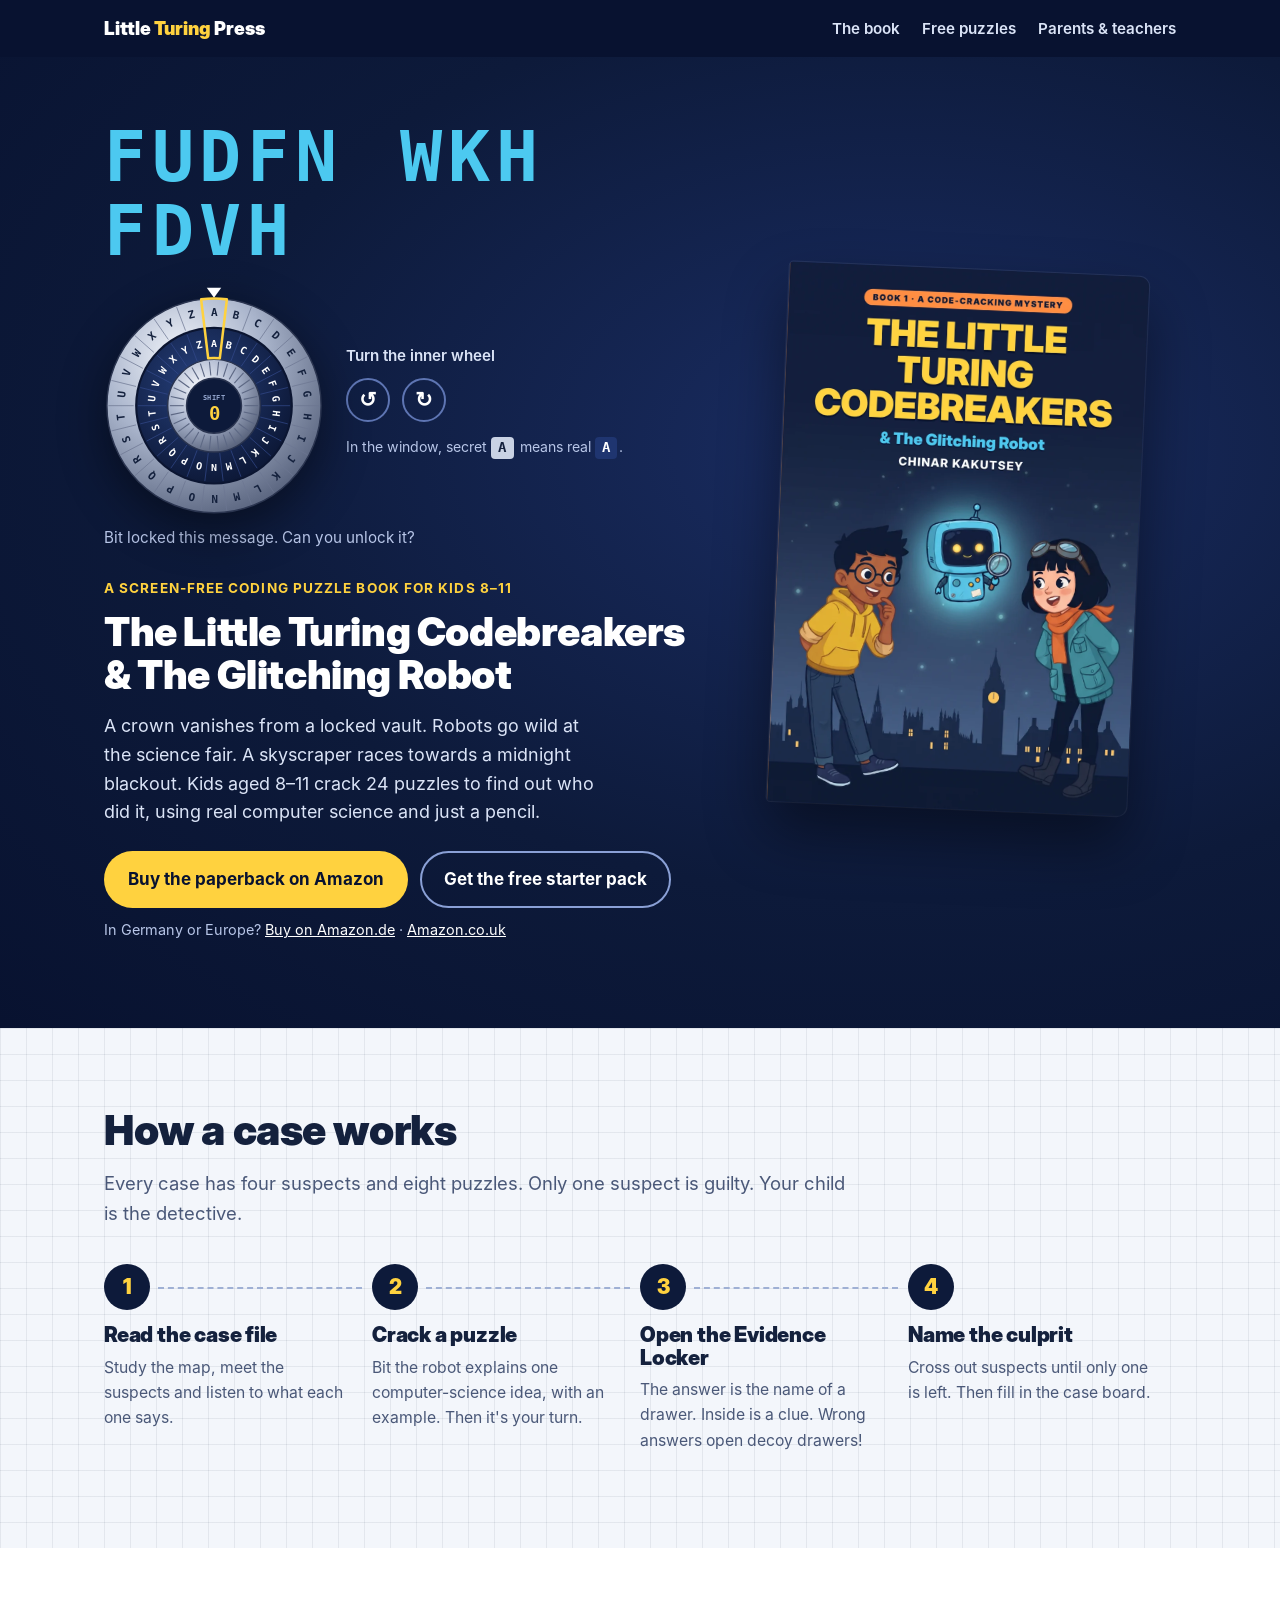
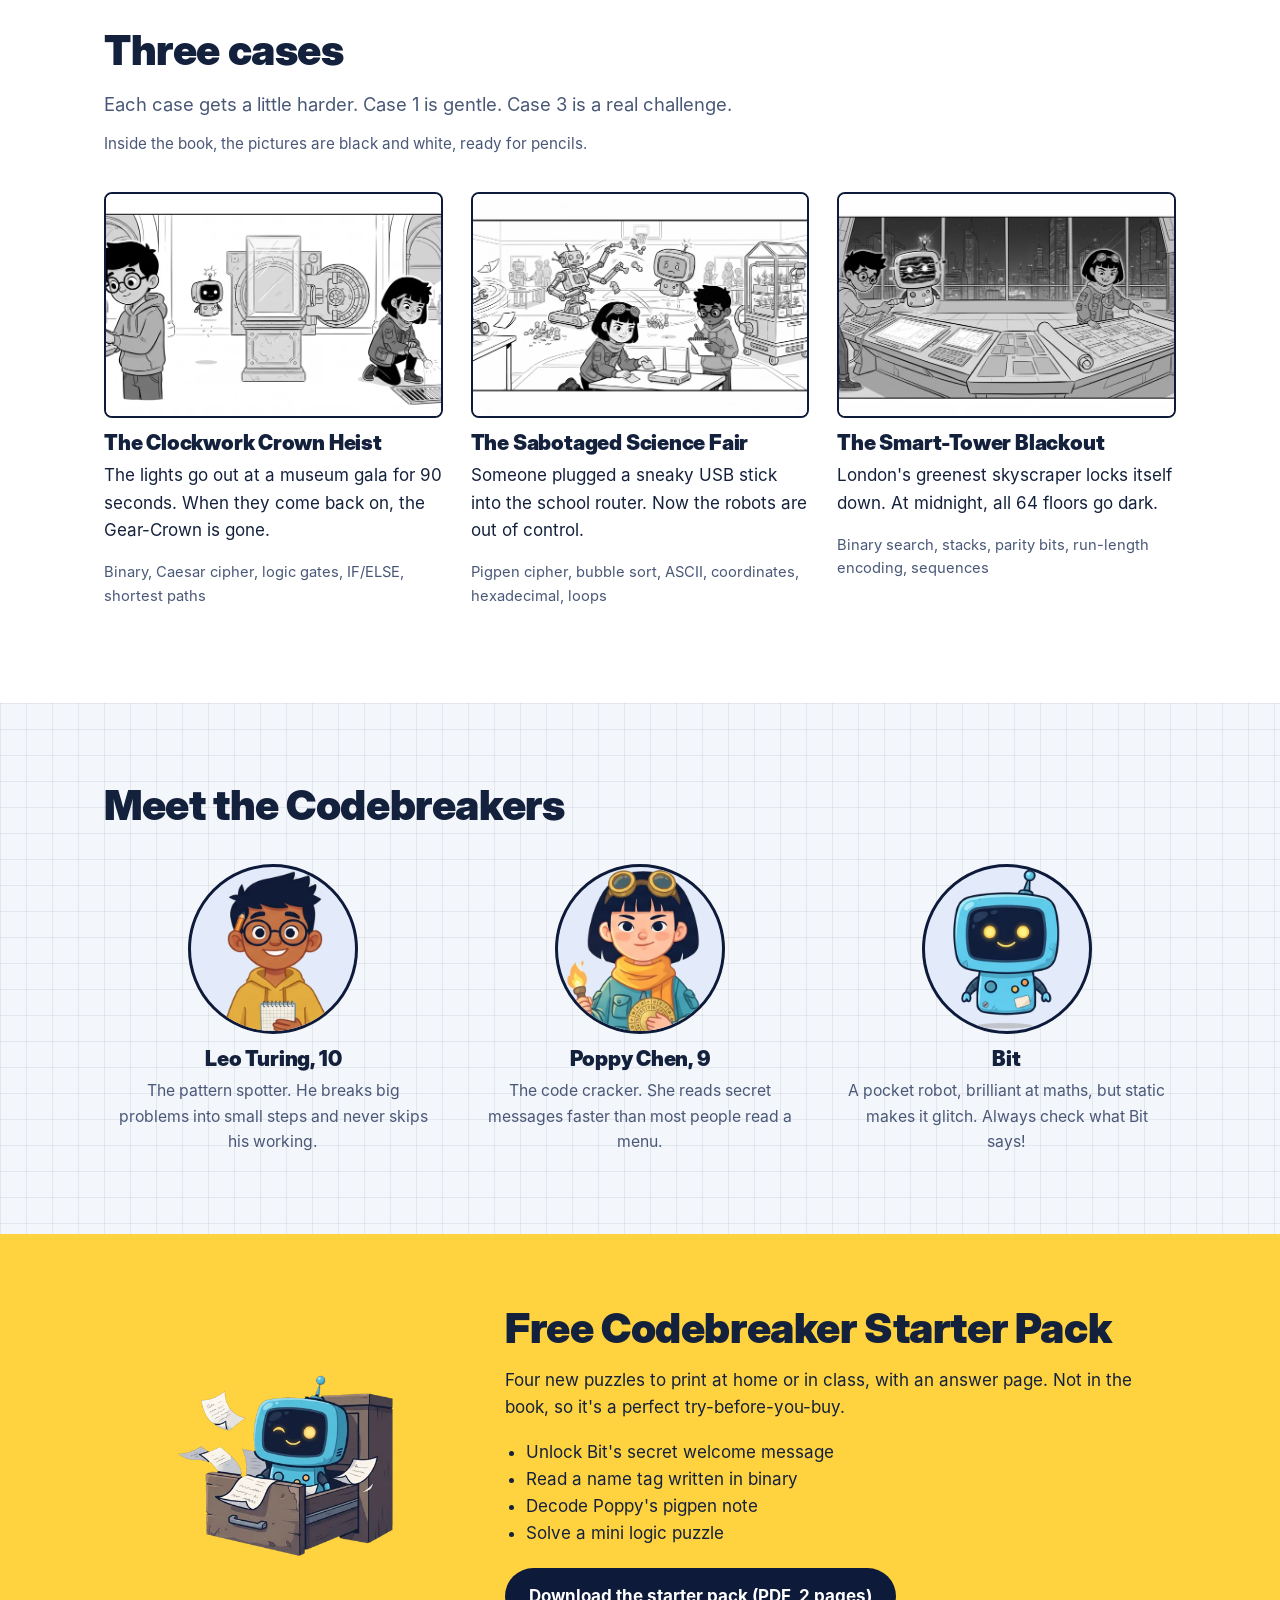
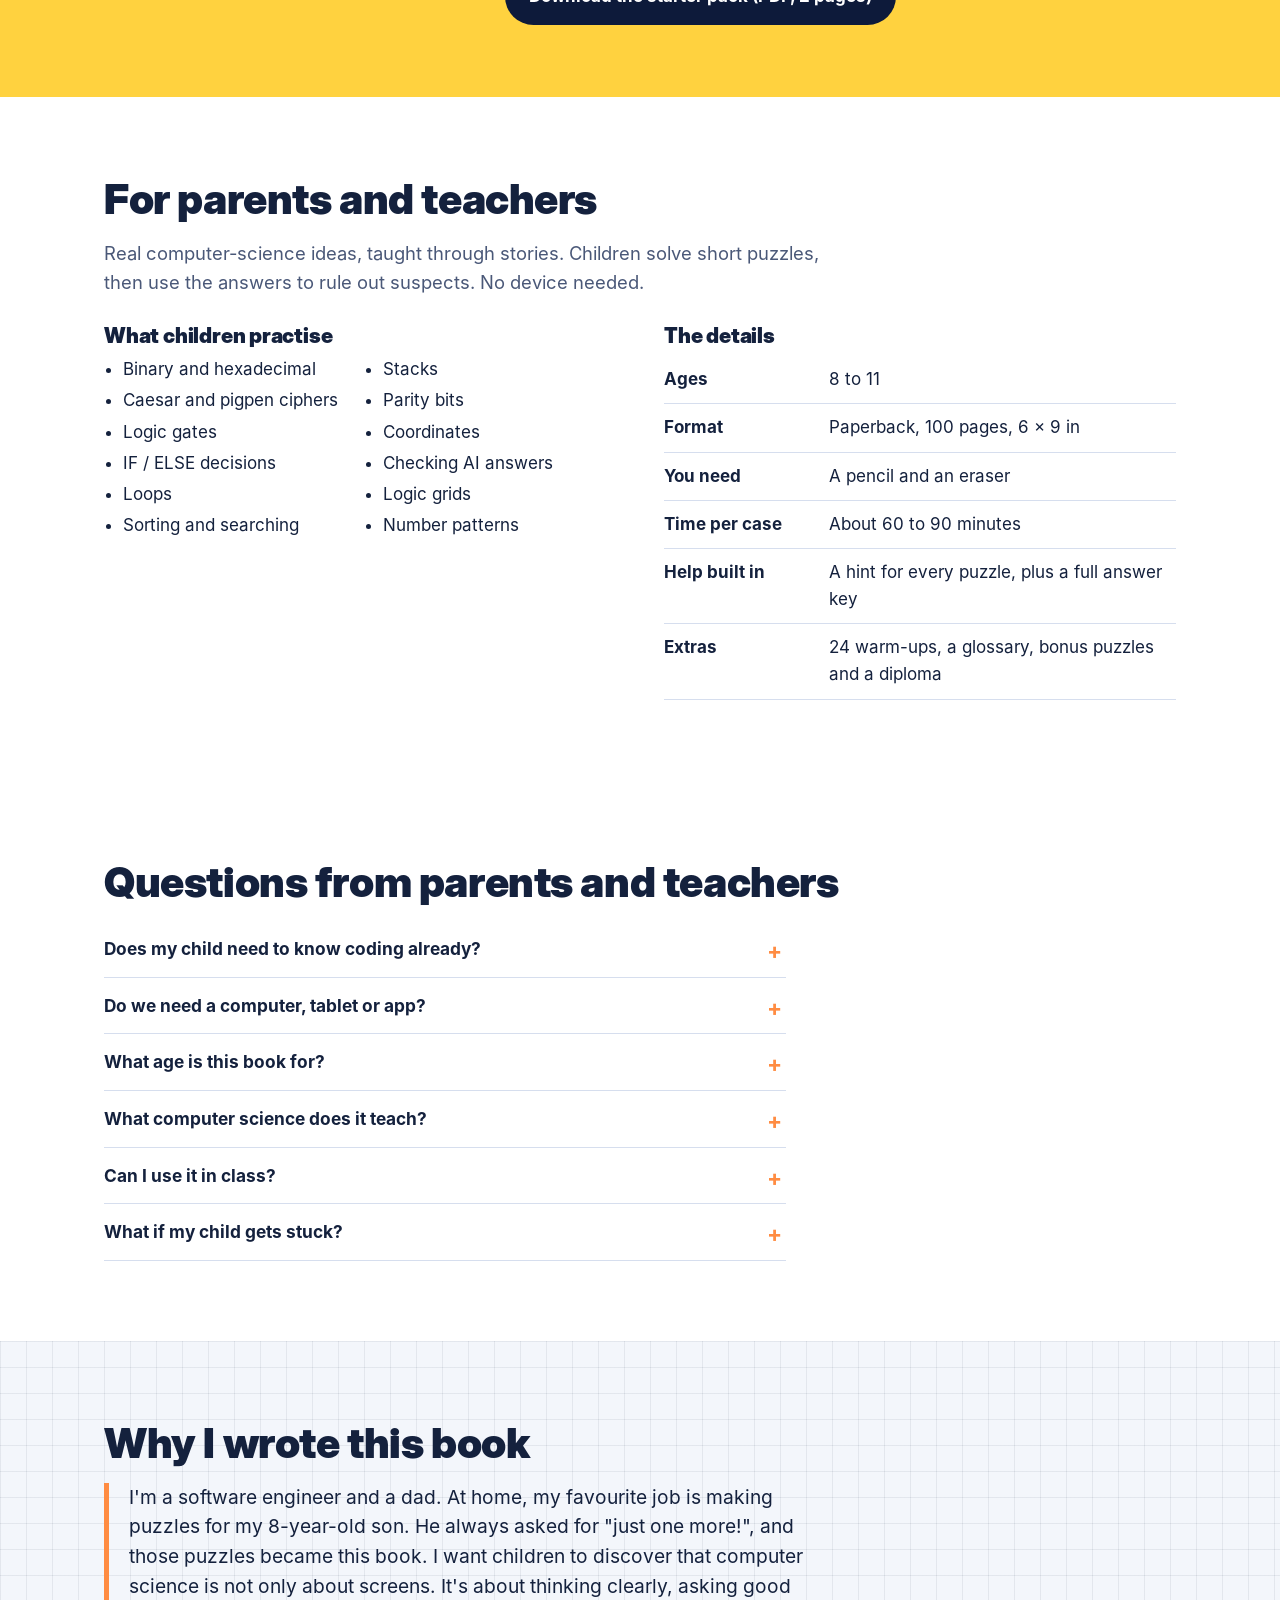
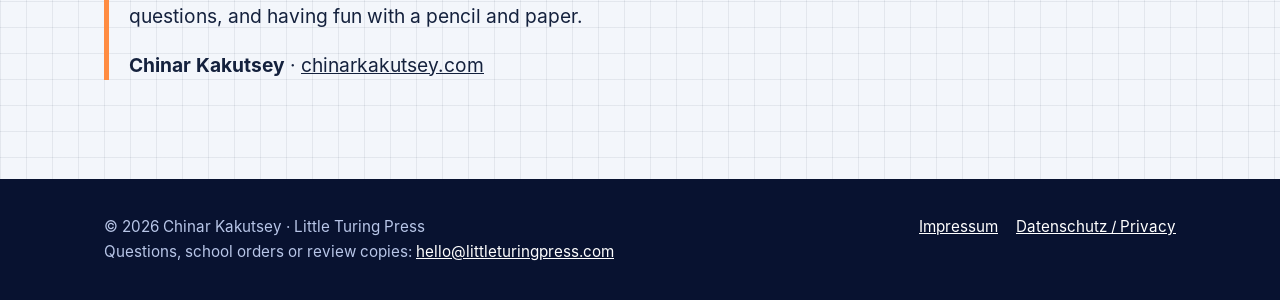
==== index.html @ 8d41c8ba "Link the buy buttons to the live book on Amazon Co-Authored-By: Claude Opus 5.5 <noreply@anthropic.c" ====
<!doctype html>
<html lang="en">
<head>
<meta charset="utf-8">
<meta name="viewport" content="width=device-width, initial-scale=1">
<title>Coding Puzzle Book for Kids 8–11 · The Little Turing Codebreakers</title>
<meta name="description" content="Three mysteries, 24 code-cracking puzzles. Kids aged 8–11 learn binary, ciphers, logic and algorithms with a pencil, no screen needed. Free printable starter pack.">
<meta name="author" content="Chinar Kakutsey">
<meta name="theme-color" content="#0d1a3a">
<link rel="canonical" href="https://littleturingpress.com/">
<link rel="icon" href="assets/favicon.svg" type="image/svg+xml">
<link rel="apple-touch-icon" href="assets/apple-touch-icon.png">
<link rel="preload" href="assets/fonts/InterDisplay-Black.woff" as="font" type="font/woff" crossorigin>
<link rel="stylesheet" href="assets/site.css?v=5">
<meta property="og:site_name" content="Little Turing Press">
<meta property="og:locale" content="en_GB">
<meta property="og:title" content="The Little Turing Codebreakers & The Glitching Robot">
<meta property="og:description" content="A screen-free coding mystery for kids 8–11. Crack the codes, open the Evidence Locker, catch the culprit.">
<meta property="og:image" content="https://littleturingpress.com/assets/img/og-image.jpg">
<meta property="og:image:width" content="1200">
<meta property="og:image:height" content="630">
<meta property="og:image:alt" content="The Little Turing Codebreakers book cover with Leo, Poppy and Bit the robot.">
<meta property="og:url" content="https://littleturingpress.com/">
<meta property="og:type" content="book">
<meta property="book:author" content="Chinar Kakutsey">
<meta name="twitter:card" content="summary_large_image">
<script type="application/ld+json">
{
  "@context": "https://schema.org",
  "@graph": [
    {
      "@type": "Organization",
      "@id": "https://littleturingpress.com/#publisher",
      "name": "Little Turing Press",
      "url": "https://littleturingpress.com/",
      "logo": "https://littleturingpress.com/assets/apple-touch-icon.png",
      "email": "hello@littleturingpress.com",
      "founder": { "@id": "https://chinarkakutsey.com/#person" }
    },
    {
      "@type": "Person",
      "@id": "https://chinarkakutsey.com/#person",
      "name": "Chinar Kakutsey",
      "url": "https://chinarkakutsey.com/",
      "jobTitle": "Software engineer and children's author"
    },
    {
      "@type": "WebSite",
      "@id": "https://littleturingpress.com/#website",
      "url": "https://littleturingpress.com/",
      "name": "Little Turing Press",
      "inLanguage": "en",
      "publisher": { "@id": "https://littleturingpress.com/#publisher" }
    },
    {
      "@type": "Book",
      "@id": "https://littleturingpress.com/#book",
      "name": "The Little Turing Codebreakers & The Glitching Robot",
      "alternateName": "The Little Turing Codebreakers, Book 1",
      "description": "A screen-free coding mystery puzzle book for kids aged 8–11. Three cases and 24 puzzles teach binary, ciphers, logic gates, loops, sorting and searching with just a pencil.",
      "url": "https://littleturingpress.com/",
      "image": "https://littleturingpress.com/assets/img/cover.webp",
      "author": { "@id": "https://chinarkakutsey.com/#person" },
      "publisher": { "@id": "https://littleturingpress.com/#publisher" },
      "inLanguage": "en",
      "bookFormat": "https://schema.org/Paperback",
      "numberOfPages": 100,
      "genre": ["Children's puzzle book", "Mystery", "Computer science for kids"],
      "isPartOf": { "@type": "BookSeries", "name": "The Little Turing Codebreakers" },
      "position": 1,
      "typicalAgeRange": "8-11",
      "audience": { "@type": "PeopleAudience", "suggestedMinAge": 8, "suggestedMaxAge": 11 },
      "about": ["Binary numbers", "Caesar cipher", "Pigpen cipher", "Logic gates", "Algorithms", "Sorting", "Binary search", "Hexadecimal", "Computational thinking"],
      "character": [
        { "@type": "Person", "name": "Leo Turing" },
        { "@type": "Person", "name": "Poppy Chen" },
        { "@type": "Person", "name": "Bit" }
      ]
    }
  ]
}
</script>
</head>
<body>

<header class="site-head">
  <div class="wrap">
    <a class="brand" href="./">Little <span>Turing</span> Press</a>
    <nav class="nav" aria-label="Main">
      <a href="#book">The book</a>
      <a href="#free">Free puzzles</a>
      <a href="#parents">Parents &amp; teachers</a>
    </nav>
  </div>
</header>

<main>
<section class="hero" id="book">
  <div class="wrap">
    <div>
      <div class="cipher" id="cipher">
        <p class="cipher-text" id="cipher-text" aria-live="polite">FUDFN WKH FDVH</p>
        <div class="dial">
          <svg class="wheel" id="wheel" viewBox="-152 -164 304 316" role="slider" tabindex="0" aria-label="Cipher wheel" aria-valuemin="0" aria-valuemax="25" aria-valuenow="0">
            <defs>
              <radialGradient id="w-metal" cx="35%" cy="28%" r="85%"><stop offset="0" stop-color="#f4f7fc"/><stop offset=".45" stop-color="#aab5cc"/><stop offset="1" stop-color="#4a5570"/></radialGradient>
              <radialGradient id="w-face" cx="40%" cy="35%" r="75%"><stop offset="0" stop-color="#26407c"/><stop offset="1" stop-color="#0a1430"/></radialGradient>
              <radialGradient id="w-knob" cx="35%" cy="30%" r="80%"><stop offset="0" stop-color="#f6f8fd"/><stop offset=".5" stop-color="#a9b4cc"/><stop offset="1" stop-color="#4b556e"/></radialGradient>
            </defs>
            <polygon class="w-ptr" points="0,-149 -10,-163 10,-163"/>
            <circle r="148" fill="url(#w-metal)"/>
            <circle r="148" fill="none" stroke="#2b3550" stroke-width="2"/>
            <g class="w-outer"></g>
            <circle r="109" fill="#0b1531"/>
            <g class="w-rot">
              <circle r="106" fill="url(#w-face)"/>
              <g class="w-inner"></g>
              <circle r="64" fill="url(#w-knob)" stroke="#2b3550" stroke-width="2"/>
              <g class="w-grip"></g>
            </g>
            <circle r="38" fill="#0d1a3a" stroke="#2b3550" stroke-width="2"/>
            <text class="w-cap" y="-8" text-anchor="middle">SHIFT</text>
            <text class="w-num" id="wheel-num" y="20" text-anchor="middle">0</text>
            <path class="w-win" d=""/>
          </svg>
          <div class="dial-side">
            <p class="dial-label">Turn the inner wheel</p>
            <div class="dial-ctl">
              <button class="dial-btn" type="button" id="dial-minus" aria-label="Turn the wheel back one step">↺</button>
              <button class="dial-btn" type="button" id="dial-plus" aria-label="Turn the wheel forward one step">↻</button>
            </div>
            <p class="dial-key">In the window, secret <b>A</b> means real <b class="real" id="key-real">A</b>.</p>
          </div>
        </div>
        <p class="cipher-note" id="cipher-note">Bit locked this message. Can you unlock it?</p>
      </div>

      <p class="eyebrow">A screen-free coding puzzle book for kids 8–11</p>
      <h1>The Little Turing Codebreakers &amp; The Glitching Robot</h1>
      <p class="sub">A crown vanishes from a locked vault. Robots go wild at the science fair. A skyscraper races towards a midnight blackout. Kids aged 8–11 crack 24 puzzles to find out who did it, using real computer science and just a pencil.</p>
      <div class="buttons">
        <a class="btn btn-primary" href="https://www.amazon.com/dp/B0HQVKLBCB" rel="noopener" data-goatcounter-click="buy-amazon-com">Buy the paperback on Amazon</a>
        <a class="btn btn-ghost" href="#free">Get the free starter pack</a>
      </div>
      <p class="store-note">In Germany or Europe? <a href="https://www.amazon.de/dp/B0HQVKLBCB" rel="noopener" data-goatcounter-click="buy-amazon-de">Buy on Amazon.de</a> · <a href="https://www.amazon.co.uk/dp/B0HQVKLBCB" rel="noopener" data-goatcounter-click="buy-amazon-co-uk">Amazon.co.uk</a></p>
    </div>
    <img class="cover" src="assets/img/cover.webp" width="900" height="1350" alt="Book cover: Bit the robot holding a magnifying glass, with Leo and Poppy, above the London skyline at night.">
  </div>
</section>

<section class="paper">
  <div class="wrap">
    <h2>How a case works</h2>
    <p class="lead measure">Every case has four suspects and eight puzzles. Only one suspect is guilty. Your child is the detective.</p>
    <ol class="steps">
      <li><h3>Read the case file</h3><p>Study the map, meet the suspects and listen to what each one says.</p></li>
      <li><h3>Crack a puzzle</h3><p>Bit the robot explains one computer-science idea, with an example. Then it's your turn.</p></li>
      <li><h3>Open the Evidence Locker</h3><p>The answer is the name of a drawer. Inside is a clue. Wrong answers open decoy drawers!</p></li>
      <li><h3>Name the culprit</h3><p>Cross out suspects until only one is left. Then fill in the case board.</p></li>
    </ol>
  </div>
</section>

<section class="paper plain">
  <div class="wrap">
    <h2>Three cases</h2>
    <p class="lead measure">Each case gets a little harder. Case 1 is gentle. Case 3 is a real challenge.</p>
    <p class="inside-note">Inside the book, the pictures are black and white, ready for pencils.</p>
    <div class="cases">
      <article class="case">
        <img src="assets/img/case1.webp" width="1100" height="467" alt="Leo, Poppy and Bit at the empty display case in a museum vault." loading="lazy">
        <h3>The Clockwork Crown Heist</h3>
        <p>The lights go out at a museum gala for 90 seconds. When they come back on, the Gear-Crown is gone.</p>
        <p class="topics">Binary, Caesar cipher, logic gates, IF/ELSE, shortest paths</p>
      </article>
      <article class="case">
        <img src="assets/img/case2.webp" width="1100" height="467" alt="Robots going wild in a school gym while Poppy finds a note by the router." loading="lazy">
        <h3>The Sabotaged Science Fair</h3>
        <p>Someone plugged a sneaky USB stick into the school router. Now the robots are out of control.</p>
        <p class="topics">Pigpen cipher, bubble sort, ASCII, coordinates, hexadecimal, loops</p>
      </article>
      <article class="case">
        <img src="assets/img/case3.webp" width="1100" height="467" alt="Leo plugs Bit into a control desk at the top of a dark skyscraper." loading="lazy">
        <h3>The Smart-Tower Blackout</h3>
        <p>London's greenest skyscraper locks itself down. At midnight, all 64 floors go dark.</p>
        <p class="topics">Binary search, stacks, parity bits, run-length encoding, sequences</p>
      </article>
    </div>
  </div>
</section>

<section class="paper">
  <div class="wrap">
    <h2>Meet the Codebreakers</h2>
    <div class="team">
      <div class="member"><img src="assets/img/leo.webp" width="420" height="420" alt="Leo, a boy with glasses and a yellow hoodie, holding a notebook." loading="lazy"><h3>Leo Turing, 10</h3><p>The pattern spotter. He breaks big problems into small steps and never skips his working.</p></div>
      <div class="member"><img src="assets/img/poppy.webp" width="420" height="420" alt="Poppy, a girl with goggles and an orange scarf, holding a torch and a cipher wheel." loading="lazy"><h3>Poppy Chen, 9</h3><p>The code cracker. She reads secret messages faster than most people read a menu.</p></div>
      <div class="member"><img src="assets/img/bit.webp" width="420" height="420" alt="Bit, a small blue robot with a screen for a face." loading="lazy"><h3>Bit</h3><p>A pocket robot, brilliant at maths, but static makes it glitch. Always check what Bit says!</p></div>
    </div>
  </div>
</section>

<section class="freebie" id="free">
  <div class="wrap">
    <img src="assets/img/bit-drawer.webp" width="500" height="500" alt="Bit the robot popping out of a filing drawer full of papers." loading="lazy">
    <div>
      <h2>Free Codebreaker Starter Pack</h2>
      <p class="measure">Four new puzzles to print at home or in class, with an answer page. Not in the book, so it's a perfect try-before-you-buy.</p>
      <ul>
        <li>Unlock Bit's secret welcome message</li>
        <li>Read a name tag written in binary</li>
        <li>Decode Poppy's pigpen note</li>
        <li>Solve a mini logic puzzle</li>
      </ul>
      <a class="btn btn-primary" href="assets/Codebreaker-Starter-Pack.pdf" download data-goatcounter-click="starter-pack-download" data-goatcounter-title="Starter pack download">Download the starter pack (PDF, 2 pages)</a>
    </div>
  </div>
</section>

<section class="paper plain" id="parents">
  <div class="wrap">
    <h2>For parents and teachers</h2>
    <p class="lead measure">Real computer-science ideas, taught through stories. Children solve short puzzles, then use the answers to rule out suspects. No device needed.</p>
    <div class="two">
      <div>
        <h3>What children practise</h3>
        <ul class="topic-list">
          <li>Binary and hexadecimal</li><li>Caesar and pigpen ciphers</li><li>Logic gates</li><li>IF / ELSE decisions</li>
          <li>Loops</li><li>Sorting and searching</li><li>Stacks</li><li>Parity bits</li>
          <li>Coordinates</li><li>Checking AI answers</li><li>Logic grids</li><li>Number patterns</li>
        </ul>
      </div>
      <div>
        <h3>The details</h3>
        <ul class="facts">
          <li><b>Ages</b>8 to 11</li>
          <li><b>Format</b>Paperback, 100 pages, 6 × 9 in</li>
          <li><b>You need</b>A pencil and an eraser</li>
          <li><b>Time per case</b>About 60 to 90 minutes</li>
          <li><b>Help built in</b>A hint for every puzzle, plus a full answer key</li>
          <li><b>Extras</b>24 warm-ups, a glossary, bonus puzzles and a diploma</li>
        </ul>
      </div>
    </div>
  </div>
</section>

<section class="paper plain" id="faq">
  <div class="wrap">
    <h2>Questions from parents and teachers</h2>
    <div class="faq measure">
      <details><summary>Does my child need to know coding already?</summary><p>No. Bit the robot explains each idea with an example before every puzzle. Case 1 is gentle, so complete beginners can start there.</p></details>
      <details><summary>Do we need a computer, tablet or app?</summary><p>No. Everything happens on paper. Your child only needs a pencil and an eraser.</p></details>
      <details><summary>What age is this book for?</summary><p>Ages 8 to 11. Younger children can solve it with a parent. Older children will enjoy the harder cases.</p></details>
      <details><summary>What computer science does it teach?</summary><p>Binary and hexadecimal, Caesar and pigpen ciphers, logic gates, IF / ELSE, loops, sorting, binary search, stacks, parity bits and more. These match the ideas in many primary computing curricula.</p></details>
      <details><summary>Can I use it in class?</summary><p>Yes. Each case takes about 60 to 90 minutes and works well for a coding club or a computing lesson. The free starter pack is ready to print. For school orders, write to <a href="mailto:hello@littleturingpress.com">hello@littleturingpress.com</a>.</p></details>
      <details><summary>What if my child gets stuck?</summary><p>Every puzzle has a hint. There is also a full answer key at the back of the book.</p></details>
    </div>
  </div>
</section>

<section class="paper">
  <div class="wrap author">
    <h2>Why I wrote this book</h2>
    <blockquote>
      <p>I'm a software engineer and a dad. At home, my favourite job is making puzzles for my 8-year-old son. He always asked for "just one more!", and those puzzles became this book. I want children to discover that computer science is not only about screens. It's about thinking clearly, asking good questions, and having fun with a pencil and paper.</p>
      <p><b>Chinar Kakutsey</b> · <a href="https://chinarkakutsey.com">chinarkakutsey.com</a></p>
    </blockquote>
  </div>
</section>
</main>

<footer class="site-foot">
  <div class="wrap">
    <div>© 2026 Chinar Kakutsey · Little Turing Press<br>Questions, school orders or review copies: <a href="mailto:hello@littleturingpress.com">hello@littleturingpress.com</a></div>
    <nav aria-label="Legal"><a href="impressum.html">Impressum</a><a href="datenschutz.html">Datenschutz / Privacy</a></nav>
  </div>
</footer>

<script src="assets/site.js?v=5" defer></script>
<script data-goatcounter="https://littleturingpress.goatcounter.com/count" async src="//gc.zgo.at/count.js"></script>
</body>
</html>
---- assets/site.css ----
/* Little Turing Press — site styles */
@font-face { font-family: "Inter Display"; font-weight: 900; font-display: swap; src: url("fonts/InterDisplay-Black.woff") format("woff"); }
@font-face { font-family: "Inter"; font-weight: 400; font-display: swap; src: url("fonts/Inter-Regular.woff") format("woff"); }
@font-face { font-family: "Inter"; font-weight: 600; font-display: swap; src: url("fonts/Inter-SemiBold.woff") format("woff"); }
@font-face { font-family: "Inter"; font-weight: 700; font-display: swap; src: url("fonts/Inter-Bold.woff") format("woff"); }
@font-face { font-family: "Code"; font-weight: 700; font-display: swap; src: url("fonts/DejaVuSansMono-Bold.woff") format("woff"); }

:root {
  --night: #0d1a3a;
  --ink: #081230;
  --signal: #ffd23f;
  --cyan: #4cc9f0;
  --tang: #ff8c42;
  --paper: #f3f6fb;
  --text: #14213d;
  --muted: #4a5878;
  --gridline: rgba(13, 26, 58, 0.07);
  --radius-lg: 18px;
  --radius-sm: 8px;
}

* { box-sizing: border-box; }
html { scroll-behavior: smooth; }
@media (prefers-reduced-motion: reduce) { html { scroll-behavior: auto; } * { transition: none !important; animation: none !important; } }
body { margin: 0; font-family: "Inter", system-ui, sans-serif; font-size: 1.0625rem; line-height: 1.6; color: var(--text); background: var(--paper); }
img { max-width: 100%; height: auto; display: block; }
a { color: inherit; }
:focus-visible { outline: 3px solid var(--signal); outline-offset: 3px; border-radius: 4px; }
.wrap { max-width: 1120px; margin: 0 auto; padding: 0 24px; }
.measure { max-width: 62ch; }
h1, h2, h3 { font-family: "Inter Display", "Inter", sans-serif; font-weight: 900; line-height: 1.08; letter-spacing: -0.01em; margin: 0 0 0.4em; }
h2 { font-size: clamp(1.9rem, 3.6vw, 2.6rem); }
h3 { font-size: 1.3rem; }
p { margin: 0 0 1em; }

/* ---------- header ---------- */
.site-head { background: var(--ink); color: #fff; }
.site-head .wrap { display: flex; align-items: center; justify-content: space-between; gap: 16px; padding-top: 14px; padding-bottom: 14px; }
.brand { font-family: "Inter Display"; font-weight: 900; font-size: 1.15rem; text-decoration: none; color: #fff; }
.brand span { color: var(--signal); }
.nav { display: flex; gap: 22px; font-weight: 600; font-size: 0.95rem; }
.nav a { text-decoration: none; color: #dbe4f7; }
.nav a:hover { color: var(--signal); }
@media (max-width: 640px) { .nav { display: none; } }

/* ---------- hero ---------- */
.hero { background: radial-gradient(ellipse at 70% 40%, #1a2d63 0%, var(--night) 55%, var(--ink) 100%); color: #fff; overflow: hidden; }
.hero .wrap { display: grid; grid-template-columns: 1.15fr 0.85fr; gap: 48px; align-items: center; padding-top: 64px; padding-bottom: 72px; }
@media (max-width: 860px) { .hero .wrap { grid-template-columns: 1fr; padding-top: 40px; } }

.cipher { margin-bottom: 28px; }
.cipher-text { margin: 0; font-family: "Code", monospace; font-size: clamp(2.1rem, 6.2vw, 4.4rem); line-height: 1.05; letter-spacing: 0.08em; color: var(--cyan); word-spacing: 0.15em; min-height: 1.1em; transition: color .25s; }
.cipher.solved .cipher-text { color: var(--signal); }
.dial { display: flex; align-items: center; gap: 22px; margin-top: 18px; flex-wrap: wrap; }
.wheel { width: 220px; height: auto; flex: none; touch-action: none; user-select: none; -webkit-user-select: none; cursor: grab; filter: drop-shadow(0 14px 24px rgba(0, 0, 0, 0.45)); }
.wheel:active { cursor: grabbing; }
.wheel:focus-visible { outline: none; }
.wheel:focus-visible .w-win { stroke-width: 5; }
.w-rot { transform-origin: 0 0; }
.w-ptr { fill: #fff; transition: fill .25s; }
.w-win { fill: none; stroke: var(--signal); stroke-width: 3.5; stroke-linejoin: round; }
.w-out { font-family: "Code", monospace; font-size: 15px; fill: #14213d; }
.w-in { font-family: "Code", monospace; font-size: 14px; fill: #fff; }
.w-cap { font-family: "Code", monospace; font-size: 10px; fill: #8ea0c8; letter-spacing: .08em; }
.w-num { font-family: "Code", monospace; font-size: 26px; fill: var(--signal); }
.cipher.solved .w-ptr { fill: var(--signal); }
.dial-side { flex: 1 1 180px; min-width: 0; }
.dial-label { font-weight: 600; color: #dbe4f7; font-size: 0.95rem; margin: 0 0 10px; }
.dial-ctl { display: flex; gap: 12px; }
.dial-btn { background: transparent; color: #fff; border: 2px solid #5e75b3; border-radius: 50%; width: 44px; height: 44px; font-size: 1.3rem; font-weight: 700; cursor: pointer; flex: none; display: grid; place-items: center; padding: 0; line-height: 1; }
.dial-btn:hover { border-color: var(--signal); }
.dial-key { font-size: 0.88rem; color: #b8c6e8; margin: 14px 0 0; line-height: 1.5; }
.dial-key b { font-family: "Code", monospace; display: inline-grid; place-items: center; width: 1.6em; height: 1.6em; border-radius: 4px; background: #c9d2e4; color: #14213d; margin-right: 2px; }
.dial-key b.real { background: #1f3570; color: #fff; }
@media (max-width: 480px) { .wheel { width: min(190px, 50vw); } .dial { gap: 16px; flex-wrap: nowrap; } .dial-side { flex: 1 1 auto; } .dial-key { display: none; } }
.cipher-note { margin-top: 10px; font-size: 0.95rem; color: #b8c6e8; min-height: 1.6em; }
.cipher.solved .cipher-note { color: var(--signal); font-weight: 600; }

.hero h1 { font-size: clamp(1.7rem, 3.4vw, 2.5rem); color: #fff; }
.hero .sub { color: #dbe4f7; font-size: 1.12rem; max-width: 46ch; }
.buttons { display: flex; flex-wrap: wrap; gap: 12px; margin-top: 24px; }
.btn { display: inline-block; text-decoration: none; font-weight: 700; padding: 13px 22px; border-radius: 999px; border: 2px solid transparent; }
.btn-primary { background: var(--signal); color: var(--ink); }
.btn-primary:hover { background: #ffe07a; }
.btn-ghost { border-color: #8aa0d6; color: #fff; }
.btn-ghost:hover { border-color: var(--signal); color: var(--signal); }
.btn-soon { border: 2px dashed #8aa0d6; color: #dbe4f7; cursor: default; }
.store-note { font-size: 0.9rem; color: #b8c6e8; margin-top: 10px; }
.store-note a { color: #fff; }

.cover { justify-self: center; width: min(360px, 80vw); transform: rotate(2.5deg); box-shadow: 0 30px 60px rgba(0, 0, 0, 0.45), 0 0 0 1px rgba(255,255,255,.08); border-radius: 4px 10px 10px 4px; }

/* ---------- paper sections ---------- */
.paper { background-color: var(--paper); background-image: linear-gradient(var(--gridline) 1px, transparent 1px), linear-gradient(90deg, var(--gridline) 1px, transparent 1px); background-size: 26px 26px; padding: 80px 0; }
.paper.plain { background-image: none; background: #fff; }
.lead { font-size: 1.15rem; color: var(--muted); }

/* steps — a real sequence, so numbered */
.steps { list-style: none; padding: 0; margin: 36px 0 0; display: grid; grid-template-columns: repeat(4, 1fr); gap: 0; counter-reset: step; }
.steps li { position: relative; padding: 0 22px 0 0; counter-increment: step; }
.steps li::before { content: counter(step); display: grid; place-items: center; width: 46px; height: 46px; border-radius: 50%; background: var(--night); color: var(--signal); font-family: "Inter Display"; font-weight: 900; font-size: 1.3rem; margin-bottom: 14px; }
.steps li::after { content: ""; position: absolute; top: 23px; left: 54px; right: 10px; border-top: 2px dashed #9fb0d4; }
.steps li:last-child::after { display: none; }
.steps p { color: var(--muted); font-size: 0.98rem; }
@media (max-width: 860px) { .steps { grid-template-columns: 1fr 1fr; row-gap: 28px; } .steps li::after { display: none; } }
@media (max-width: 520px) { .steps { grid-template-columns: 1fr; } }

/* cases */
.cases { display: grid; grid-template-columns: repeat(3, 1fr); gap: 28px; margin-top: 36px; }
.case img { border: 2px solid var(--night); border-radius: var(--radius-sm); aspect-ratio: 3 / 2; object-fit: cover; background: #fff; }
.case h3 { margin-top: 14px; }
.case .topics { font-size: 0.92rem; color: var(--muted); }
@media (max-width: 860px) { .cases { grid-template-columns: 1fr; max-width: 560px; } }

/* team */
.team { display: grid; grid-template-columns: repeat(3, 1fr); gap: 28px; margin-top: 36px; }
.member { text-align: center; }
.member img { width: 170px; height: 170px; object-fit: cover; object-position: 50% 20%; margin: 0 auto 14px; background: #e3ebfa; border-radius: 50%; border: 3px solid var(--night); }
.inside-note { font-size: 0.95rem; color: var(--muted); margin-top: -0.4em; }
.member p { color: var(--muted); font-size: 0.98rem; max-width: 32ch; margin: 0 auto; }
@media (max-width: 700px) { .team { grid-template-columns: 1fr; } }

/* free pack */
.freebie { background: var(--signal); padding: 72px 0; }
.freebie .wrap { display: grid; grid-template-columns: 0.7fr 1.3fr; gap: 40px; align-items: center; }
.freebie img { width: min(300px, 70vw); justify-self: center; }
.freebie .btn-primary { background: var(--night); color: #fff; }
.freebie .btn-primary:hover { background: var(--ink); }
.freebie ul { margin: 0 0 1.2em; padding-left: 1.2em; }
@media (max-width: 760px) { .freebie .wrap { grid-template-columns: 1fr; } }

/* parents */
.two { display: grid; grid-template-columns: 1fr 1fr; gap: 48px; margin-top: 28px; }
@media (max-width: 760px) { .two { grid-template-columns: 1fr; } }
.facts { list-style: none; padding: 0; margin: 0; }
.facts li { display: grid; grid-template-columns: 9em 1fr; gap: 12px; padding: 10px 0; border-bottom: 1px solid #d6deee; }
.topic-list { columns: 2; column-gap: 28px; padding-left: 1.1em; margin: 0; }
.topic-list li { margin-bottom: 4px; break-inside: avoid; }

/* author */
.author blockquote { max-width: 62ch; }
.author blockquote { margin: 0; font-size: 1.2rem; line-height: 1.55; border-left: 5px solid var(--tang); padding-left: 20px; }

/* footer */
.site-foot { background: var(--ink); color: #b8c6e8; padding: 36px 0; font-size: 0.95rem; }
.site-foot .wrap { display: flex; flex-wrap: wrap; justify-content: space-between; gap: 16px; }
.site-foot a { color: #fff; }
.site-foot nav { display: flex; gap: 18px; }

/* legal pages */
.legal { padding: 56px 0 80px; background: #fff; }
.legal h1 { font-size: 2.2rem; }
.legal h2 { font-size: 1.35rem; margin-top: 1.6em; }
.todo { background: #fff3c4; border: 2px dashed #c79a00; padding: 1px 6px; border-radius: 4px; }

/* SEO additions: keyword line and FAQ */
.eyebrow { margin: 28px 0 10px; font-weight: 700; font-size: .85rem; letter-spacing: .08em; text-transform: uppercase; color: var(--signal); }
.faq details { border-bottom: 1px solid #d6deee; padding: 14px 0; }
.faq summary { cursor: pointer; font-weight: 700; font-size: 1.08rem; list-style: none; position: relative; padding-right: 32px; }
.faq summary::-webkit-details-marker { display: none; }
.faq summary::after { content: "+"; position: absolute; right: 4px; top: -2px; font-size: 1.4rem; color: var(--tang); }
.faq details[open] summary::after { content: "−"; }
.faq p { margin: 10px 0 2px; color: var(--muted); }
.faq a { color: var(--text); }
.eyebrow + h1 { margin-top: 0; }
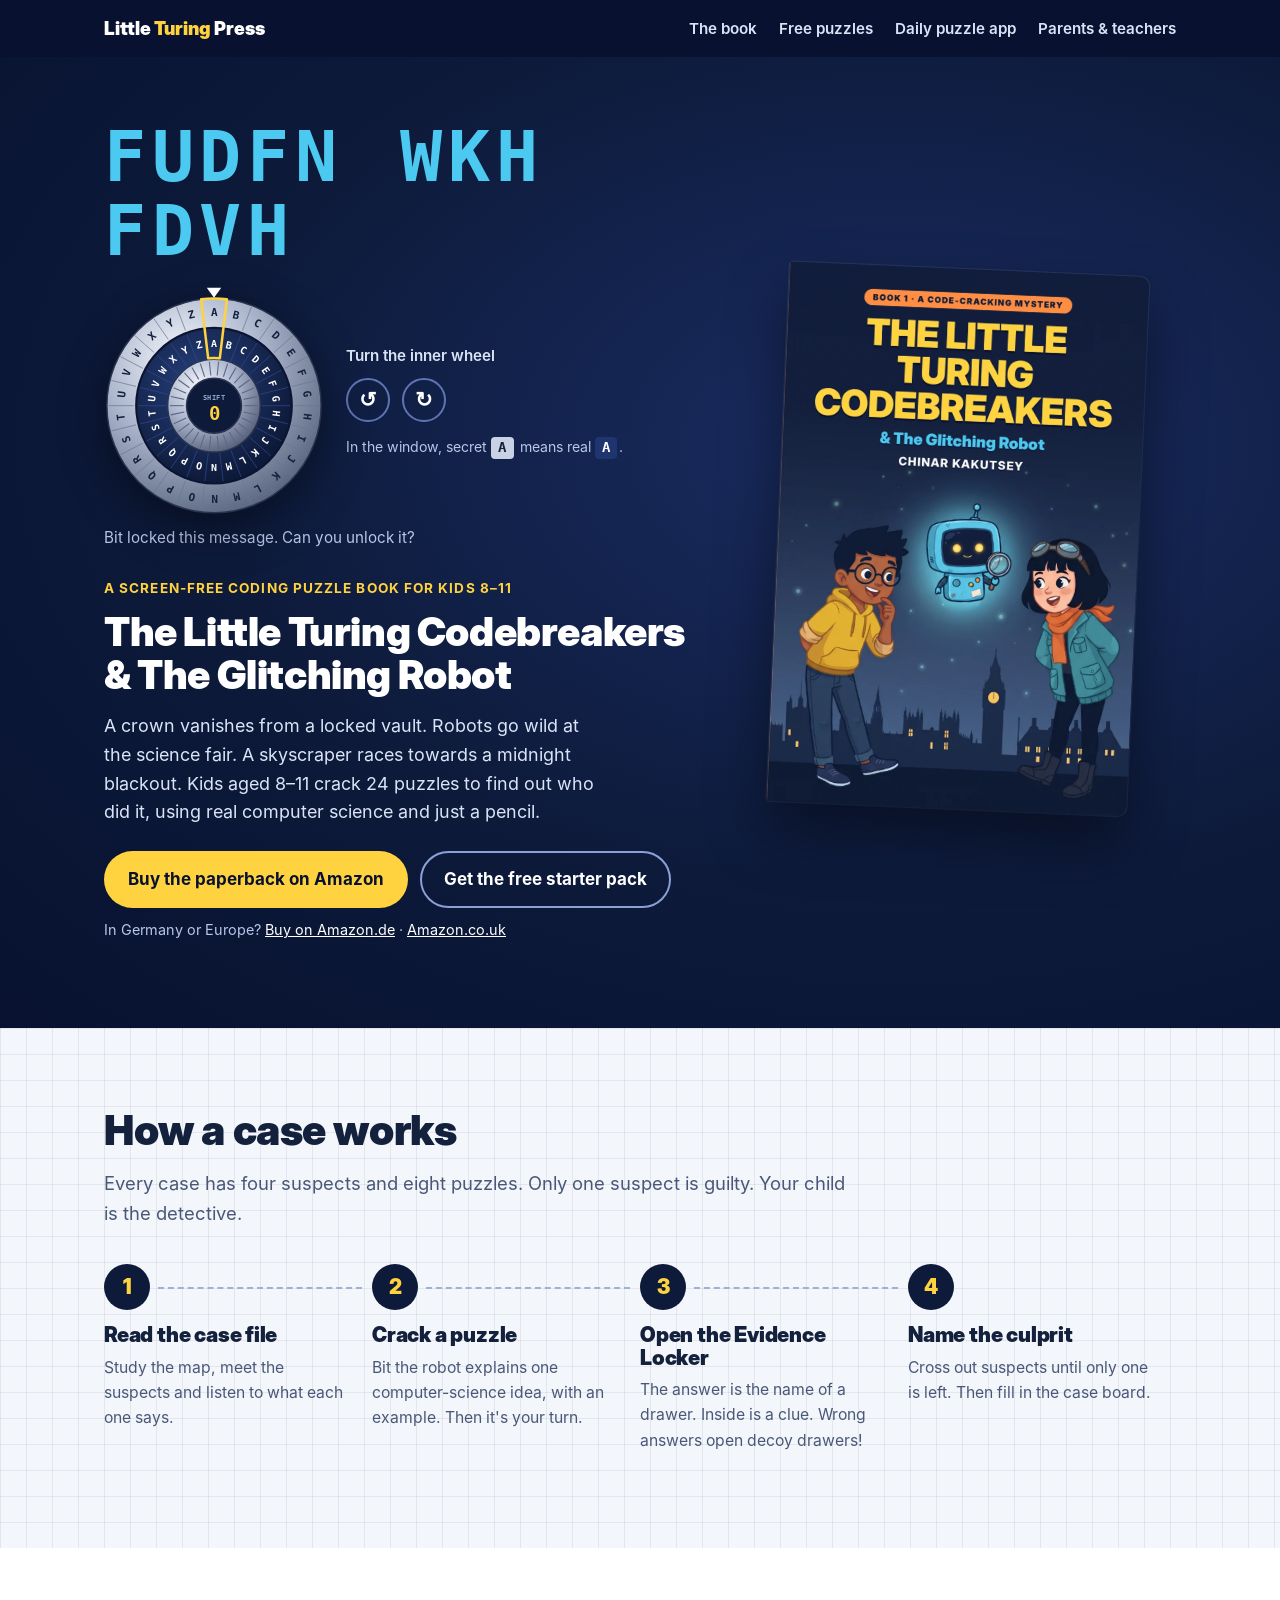
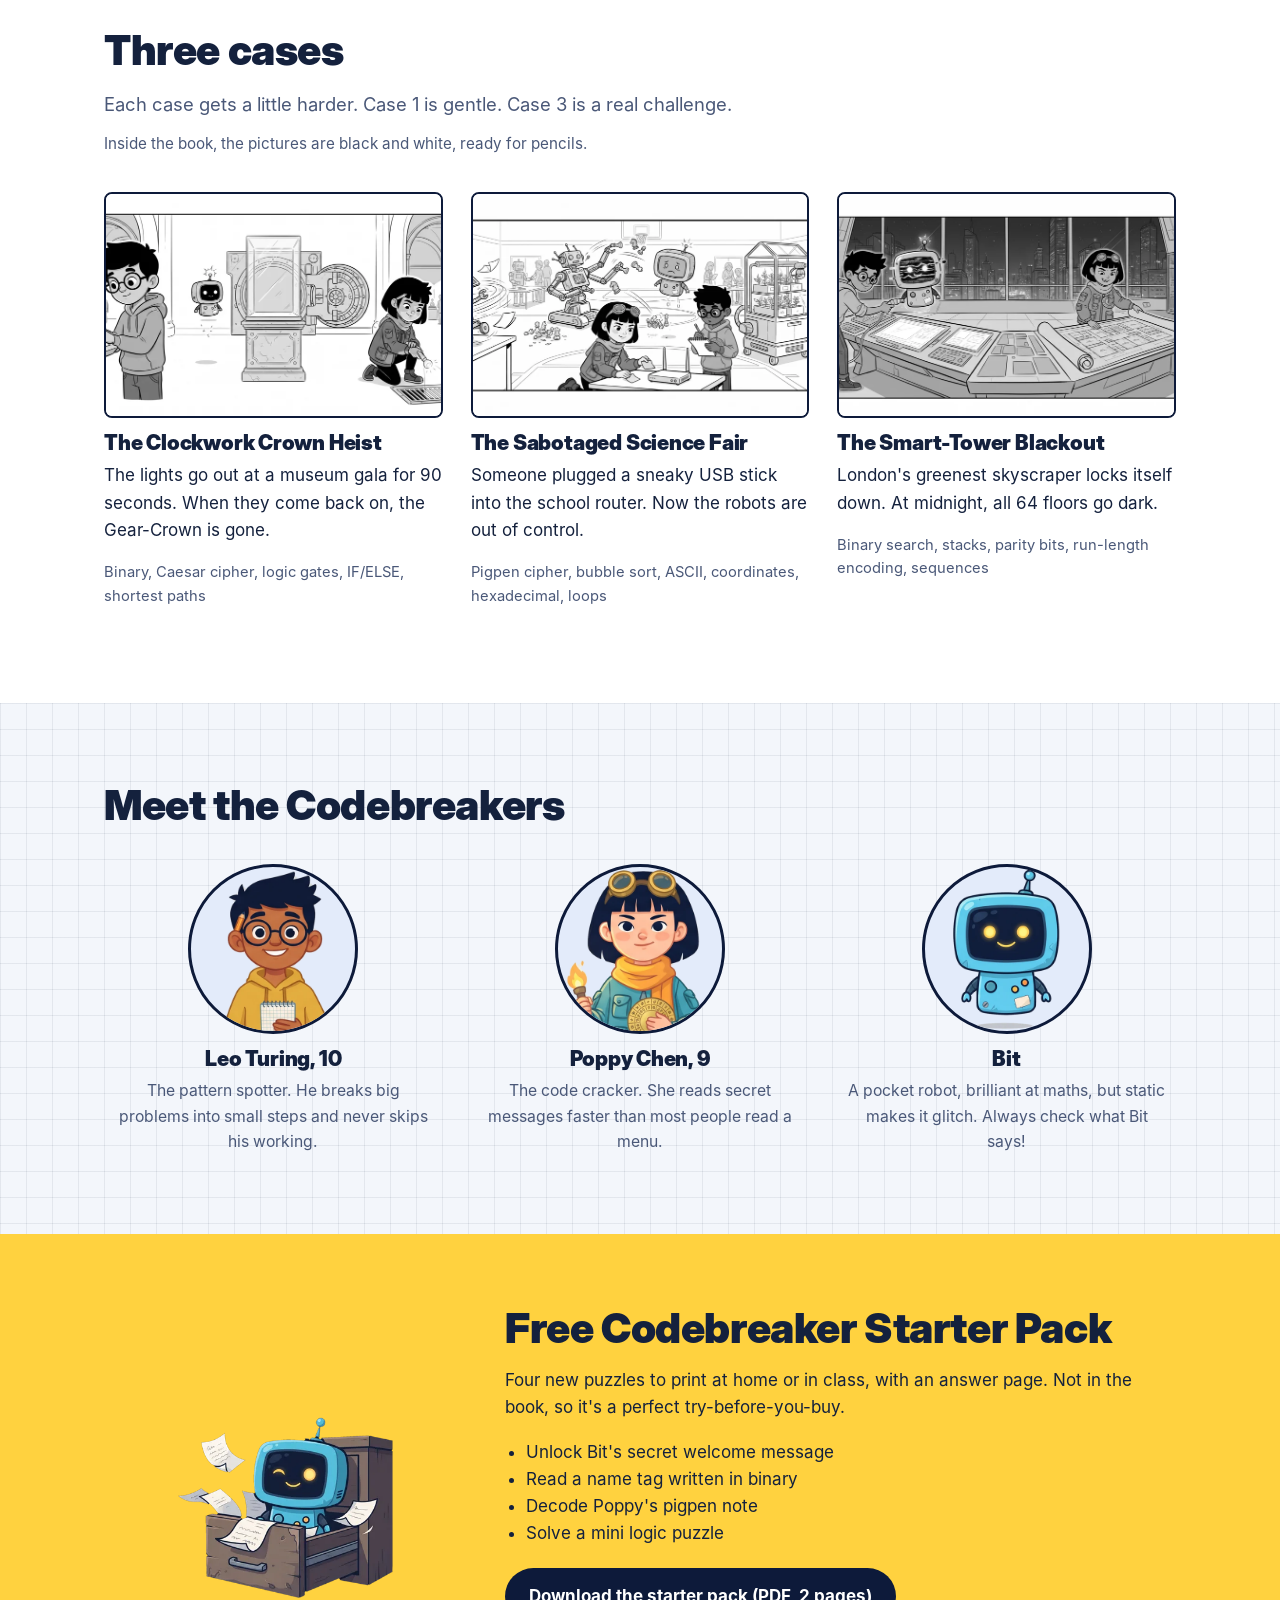
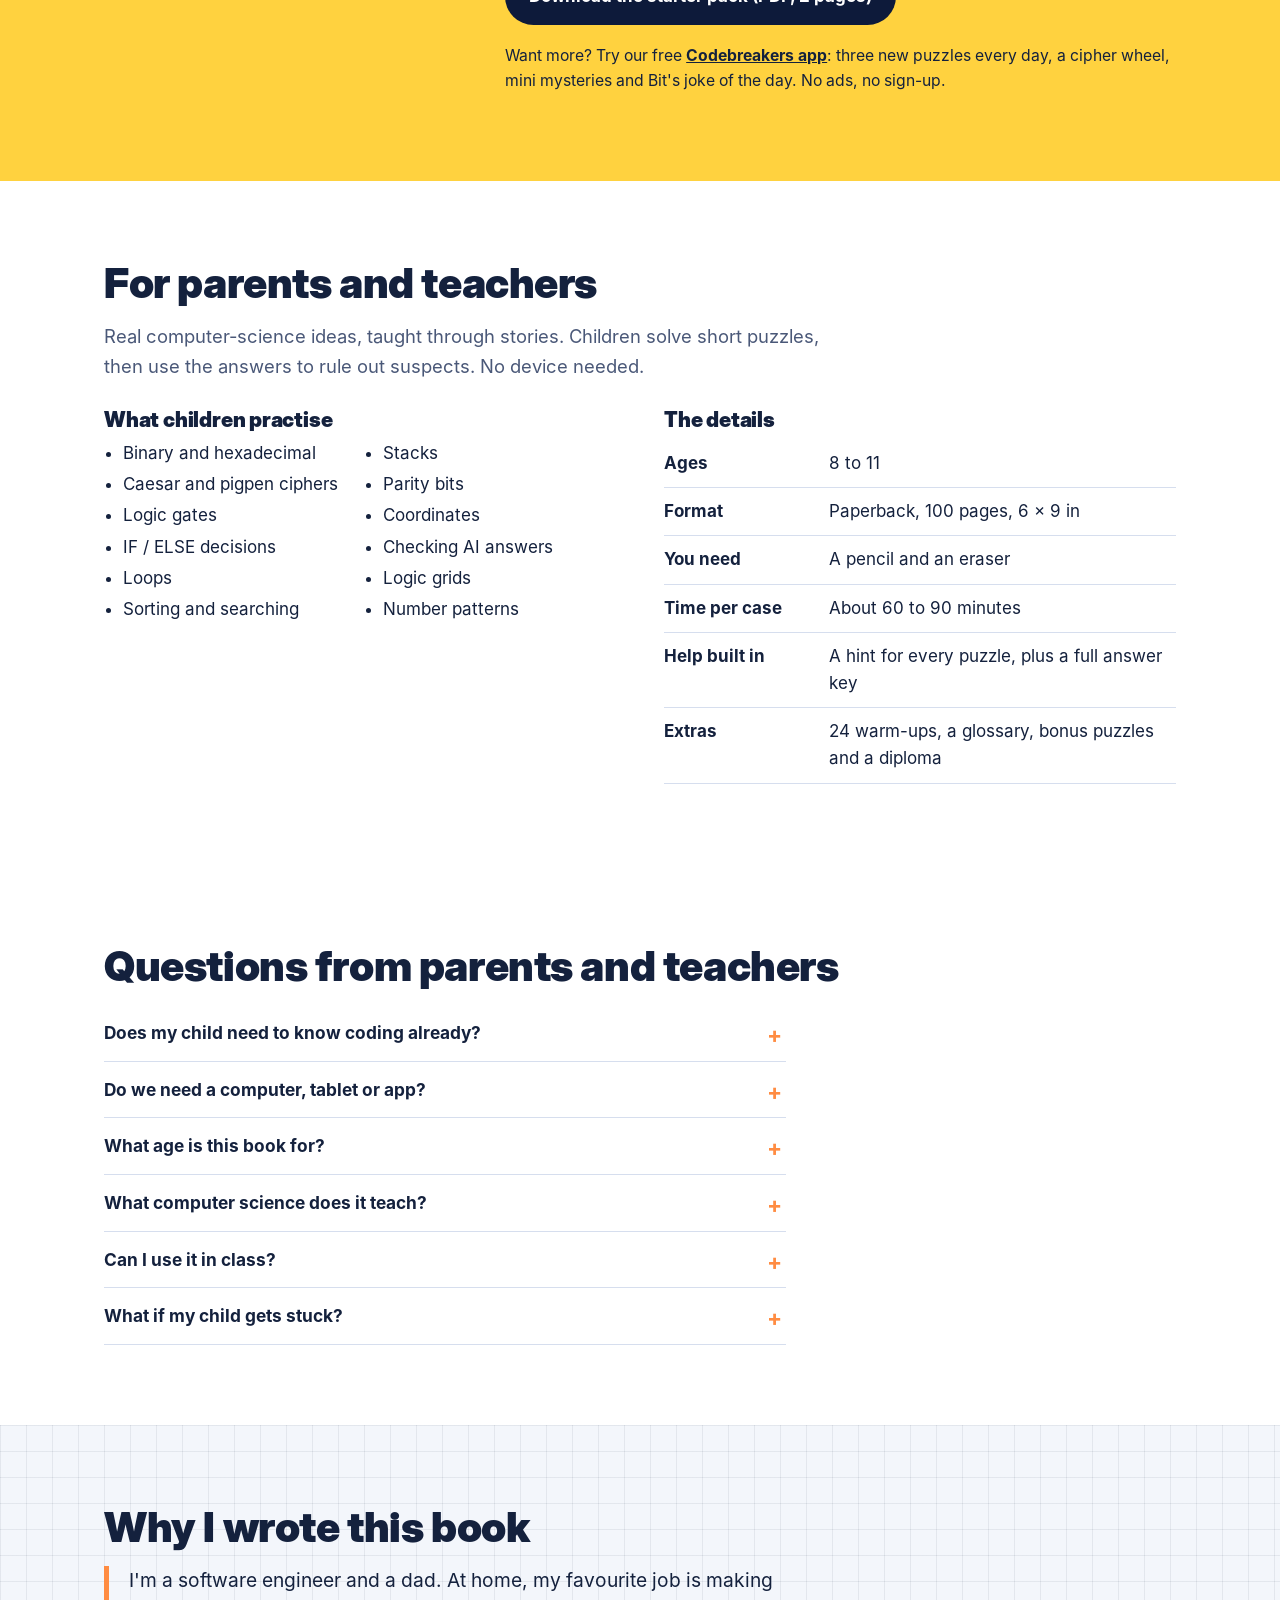
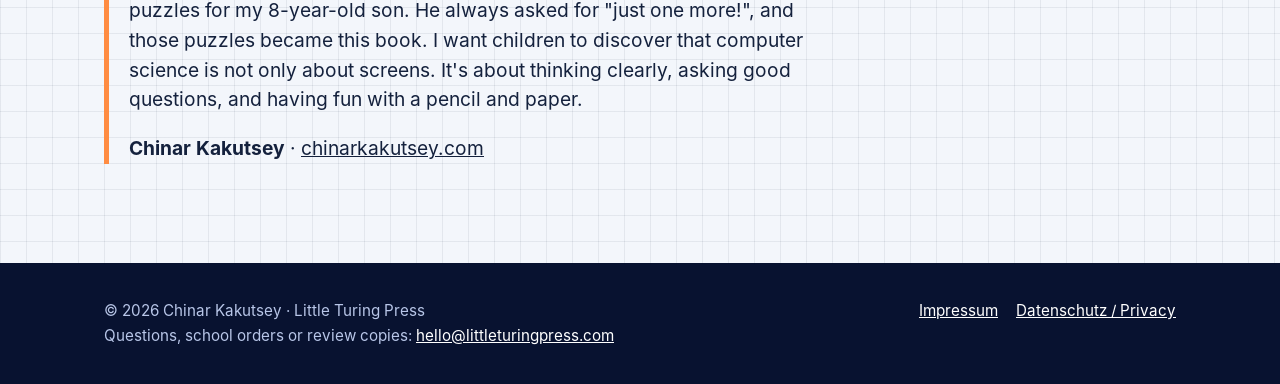
==== commit 68bddf23: "Launch the Codebreakers app at /app Daily puzzles, Code Lab, Learn topics, the first mini mystery an" ====
--- a/index.html
+++ b/index.html
@@ -89,6 +89,7 @@
     <nav class="nav" aria-label="Main">
       <a href="#book">The book</a>
       <a href="#free">Free puzzles</a>
+      <a href="app/">Daily puzzle app</a>
       <a href="#parents">Parents &amp; teachers</a>
     </nav>
   </div>
@@ -213,6 +214,7 @@
         <li>Solve a mini logic puzzle</li>
       </ul>
       <a class="btn btn-primary" href="assets/Codebreaker-Starter-Pack.pdf" download data-goatcounter-click="starter-pack-download" data-goatcounter-title="Starter pack download">Download the starter pack (PDF, 2 pages)</a>
+      <p class="app-note">Want more? Try our free <a href="app/">Codebreakers app</a>: three new puzzles every day, a cipher wheel, mini mysteries and Bit's joke of the day. No ads, no sign-up.</p>
     </div>
   </div>
 </section>
--- a/assets/site.css
+++ b/assets/site.css
@@ -126,6 +126,8 @@
 .freebie img { width: min(300px, 70vw); justify-self: center; }
 .freebie .btn-primary { background: var(--night); color: #fff; }
 .freebie .btn-primary:hover { background: var(--ink); }
+.app-note { margin-top: 18px; font-size: 0.98rem; }
+.app-note a { font-weight: 700; }
 .freebie ul { margin: 0 0 1.2em; padding-left: 1.2em; }
 @media (max-width: 760px) { .freebie .wrap { grid-template-columns: 1fr; } }
 
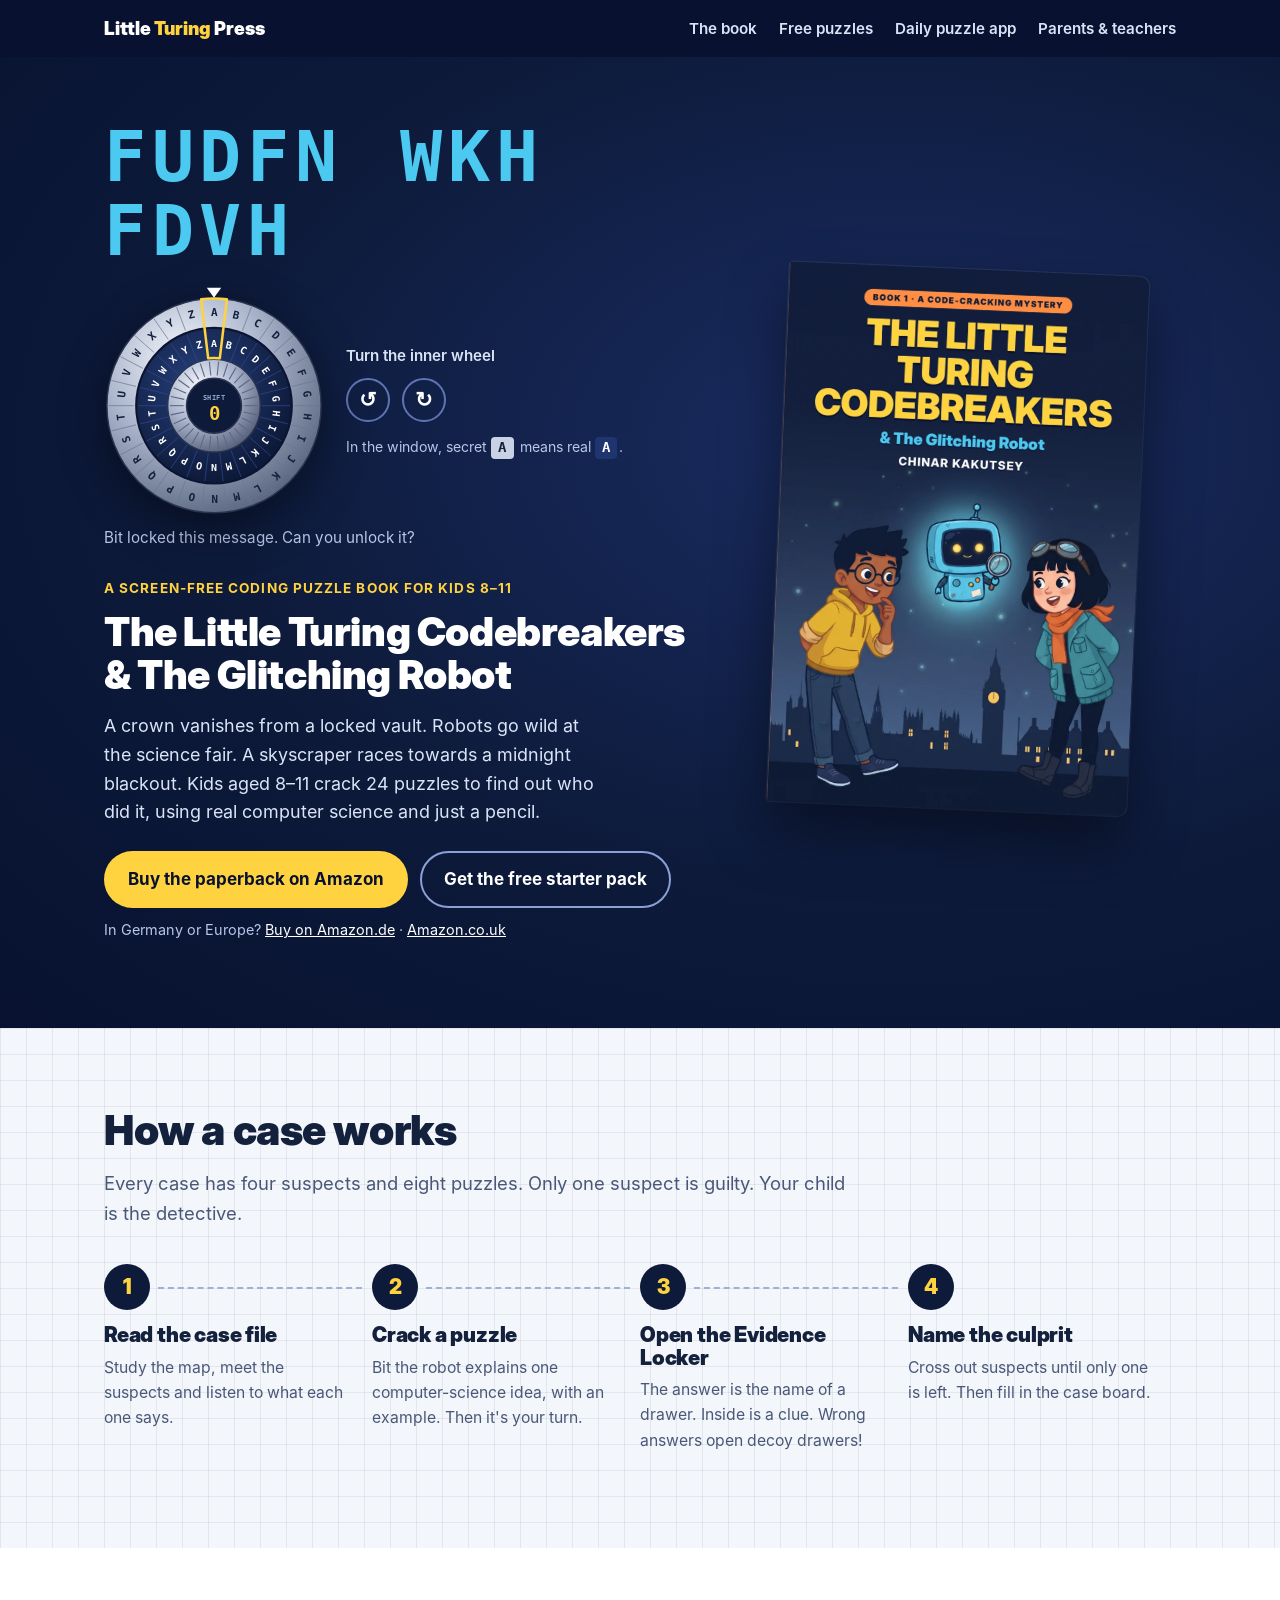
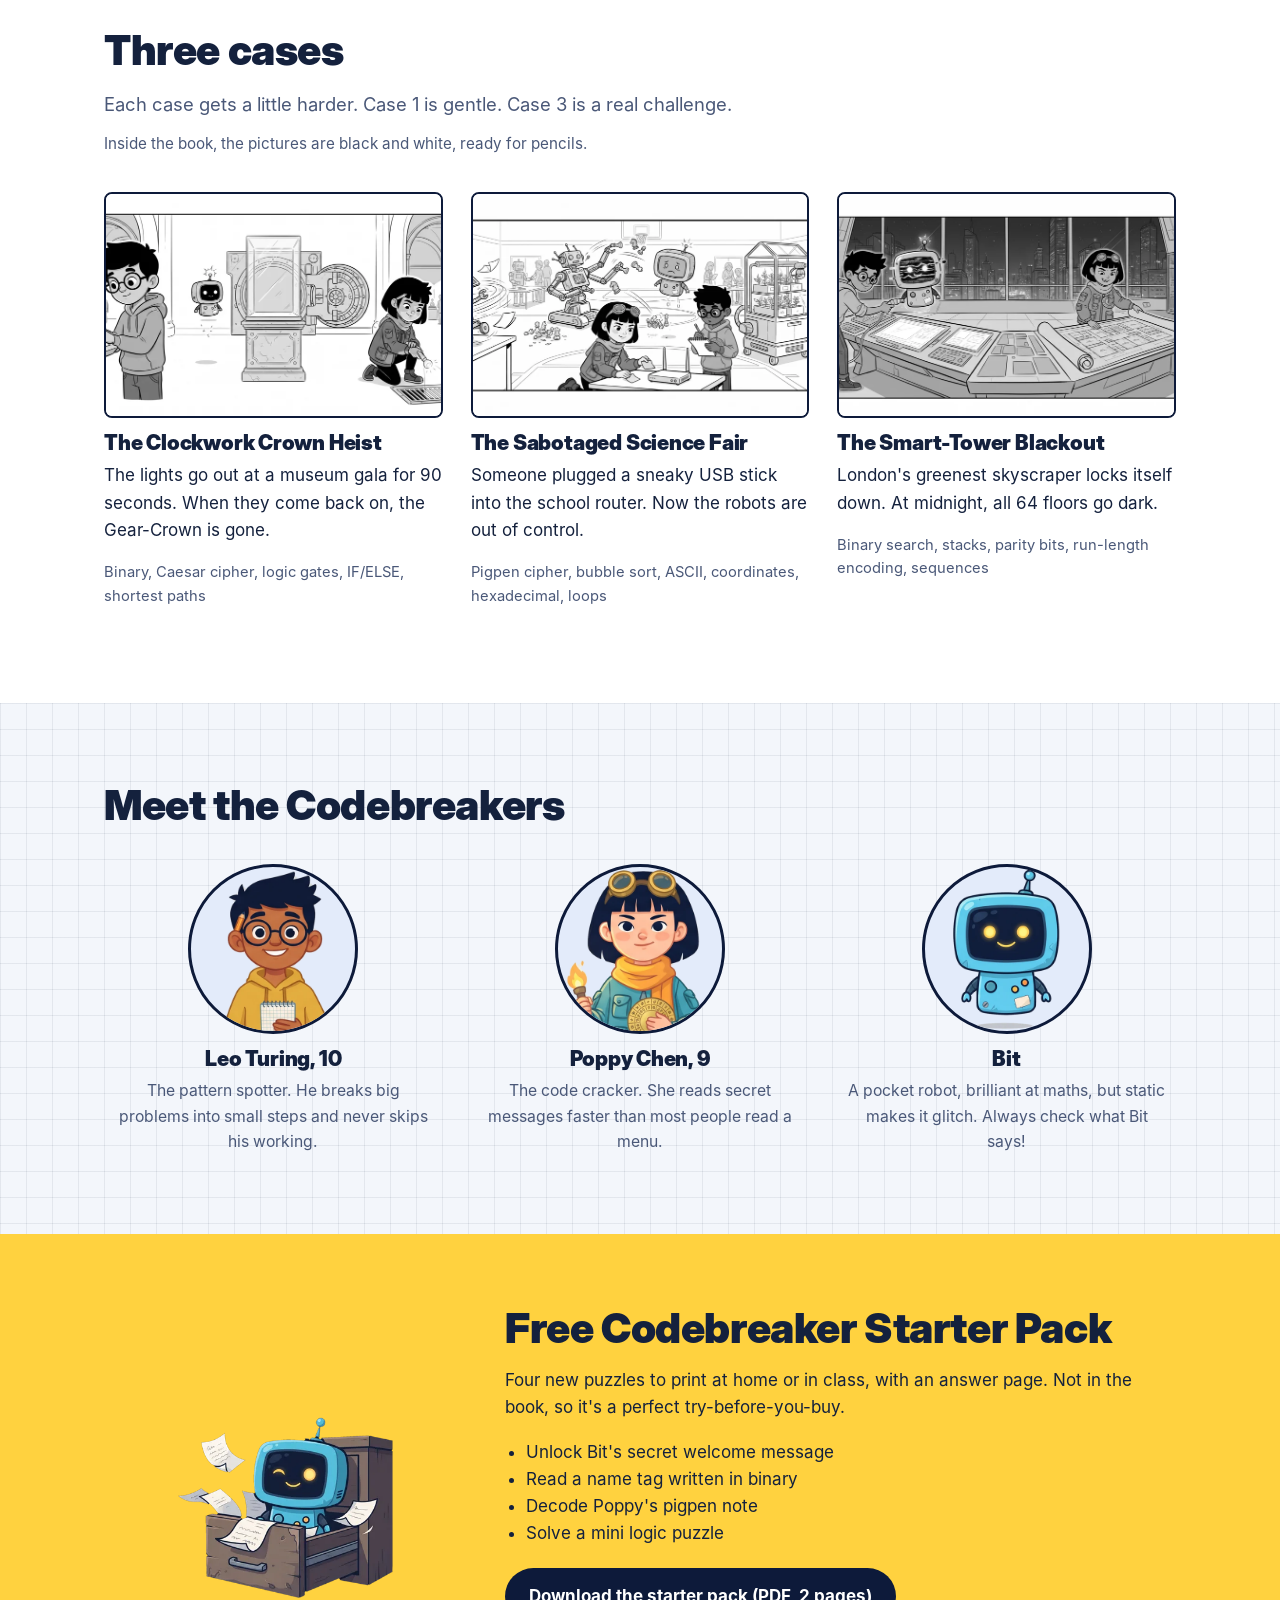
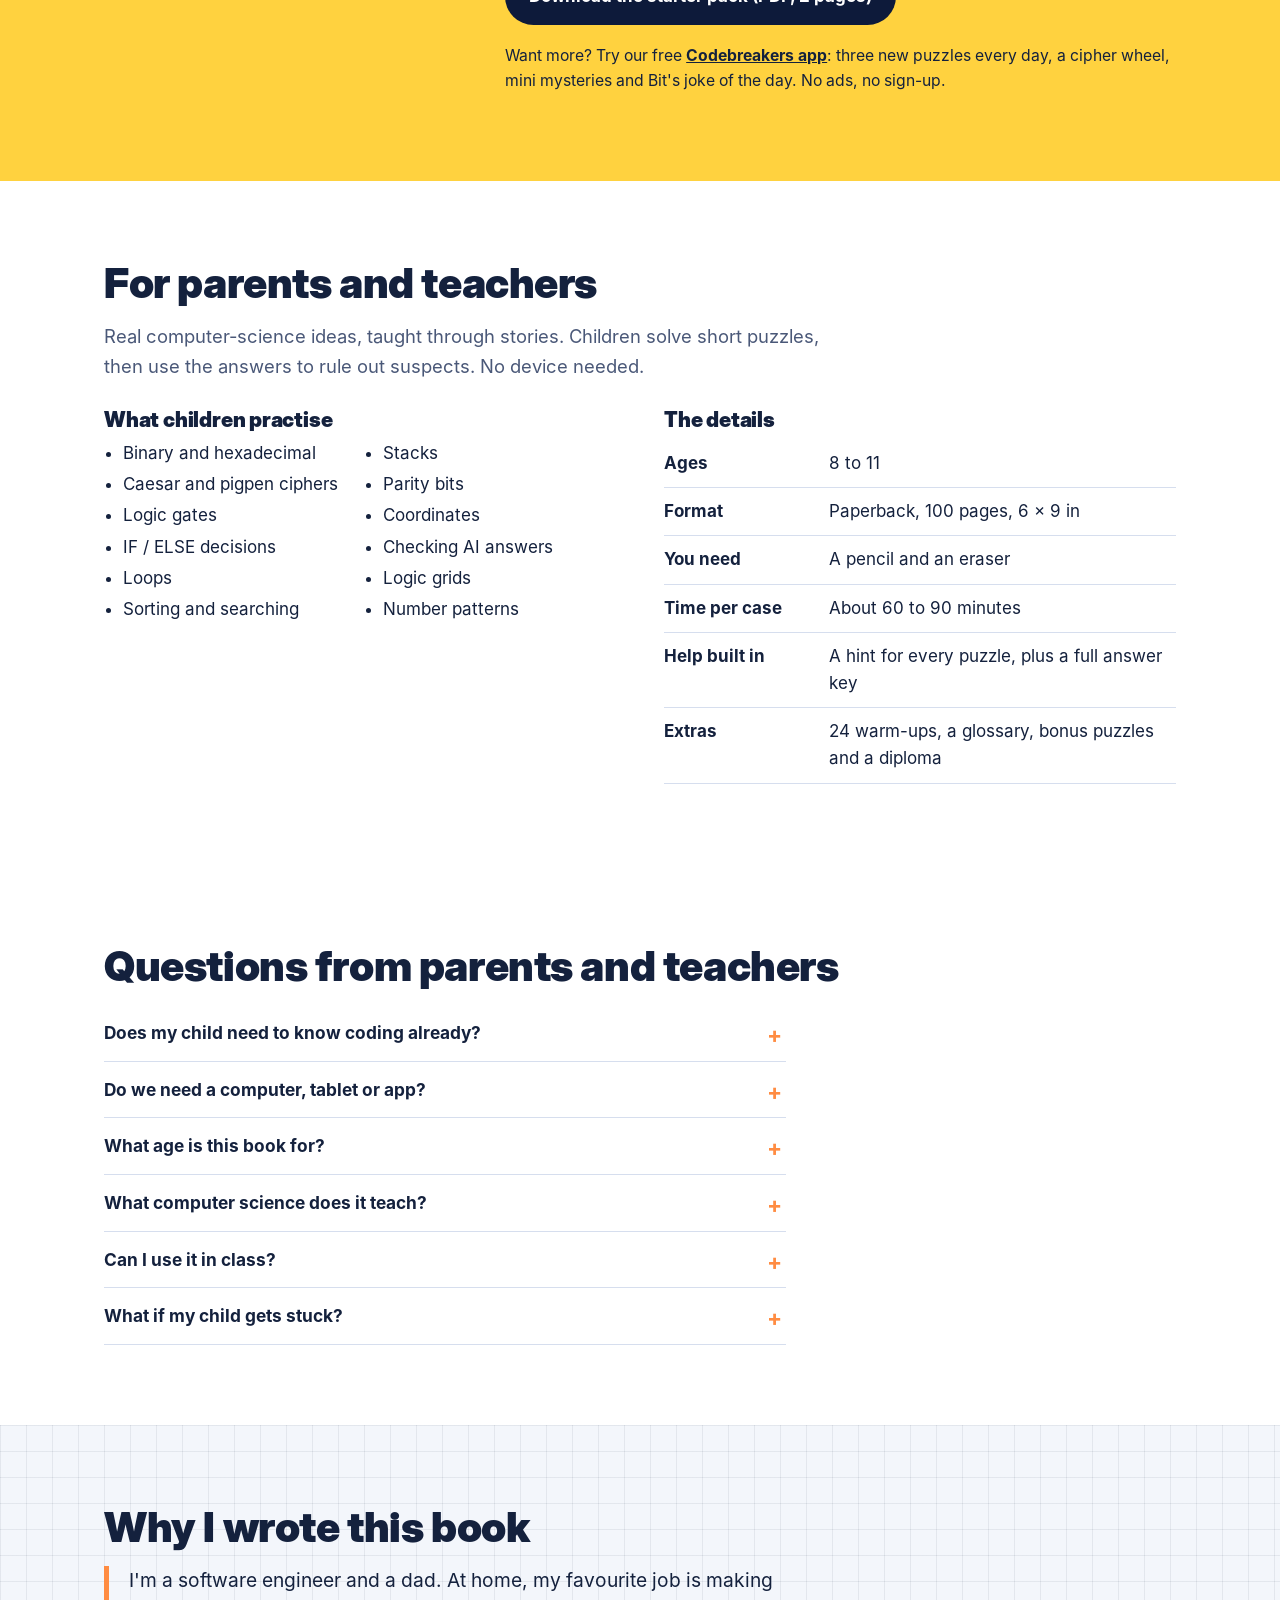
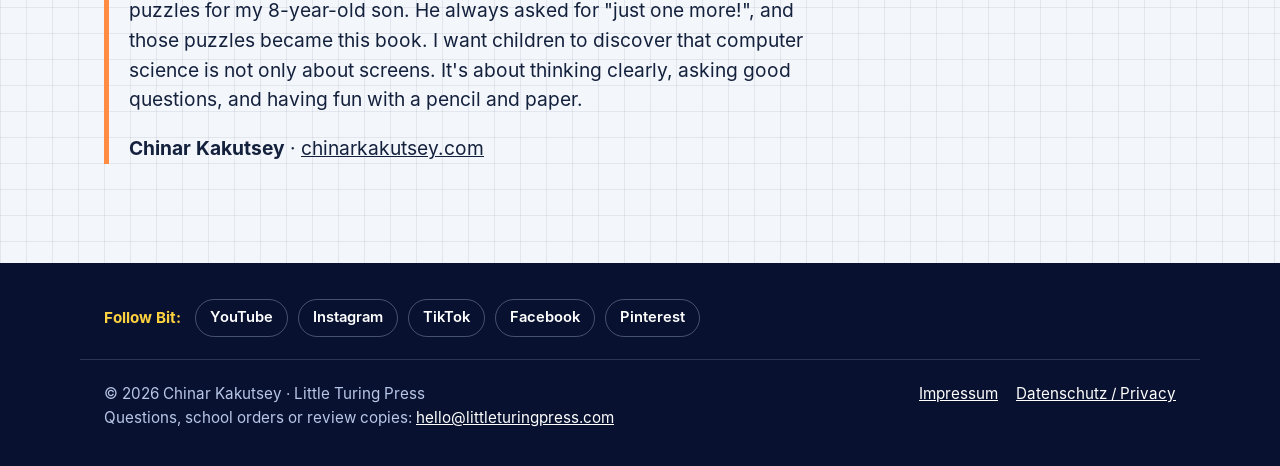
==== commit d581f090: "Add social media links to site footer, structured data and app Co-Authored-By: Claude Opus 5.5 <nore" ====
--- a/index.html
+++ b/index.html
@@ -11,7 +11,7 @@
 <link rel="icon" href="assets/favicon.svg" type="image/svg+xml">
 <link rel="apple-touch-icon" href="assets/apple-touch-icon.png">
 <link rel="preload" href="assets/fonts/InterDisplay-Black.woff" as="font" type="font/woff" crossorigin>
-<link rel="stylesheet" href="assets/site.css?v=5">
+<link rel="stylesheet" href="assets/site.css?v=6">
 <meta property="og:site_name" content="Little Turing Press">
 <meta property="og:locale" content="en_GB">
 <meta property="og:title" content="The Little Turing Codebreakers & The Glitching Robot">
@@ -35,6 +35,7 @@
       "url": "https://littleturingpress.com/",
       "logo": "https://littleturingpress.com/assets/apple-touch-icon.png",
       "email": "hello@littleturingpress.com",
+      "sameAs": ["https://www.youtube.com/@littleturingpress", "https://www.instagram.com/littleturingpress/", "https://www.tiktok.com/@littleturingpress", "https://www.facebook.com/profile.php?id=61596338522125", "https://www.pinterest.com/littleturingpress/"],
       "founder": { "@id": "https://chinarkakutsey.com/#person" }
     },
     {
@@ -273,6 +274,7 @@
 </main>
 
 <footer class="site-foot">
+  <div class="wrap social"><span>Follow Bit:</span><a href="https://www.youtube.com/@littleturingpress" target="_blank" rel="noopener me" data-goatcounter-click="social-youtube" data-goatcounter-title="Social: YouTube">YouTube</a><a href="https://www.instagram.com/littleturingpress/" target="_blank" rel="noopener me" data-goatcounter-click="social-instagram" data-goatcounter-title="Social: Instagram">Instagram</a><a href="https://www.tiktok.com/@littleturingpress" target="_blank" rel="noopener me" data-goatcounter-click="social-tiktok" data-goatcounter-title="Social: TikTok">TikTok</a><a href="https://www.facebook.com/profile.php?id=61596338522125" target="_blank" rel="noopener me" data-goatcounter-click="social-facebook" data-goatcounter-title="Social: Facebook">Facebook</a><a href="https://www.pinterest.com/littleturingpress/" target="_blank" rel="noopener me" data-goatcounter-click="social-pinterest" data-goatcounter-title="Social: Pinterest">Pinterest</a></div>
   <div class="wrap">
     <div>© 2026 Chinar Kakutsey · Little Turing Press<br>Questions, school orders or review copies: <a href="mailto:hello@littleturingpress.com">hello@littleturingpress.com</a></div>
     <nav aria-label="Legal"><a href="impressum.html">Impressum</a><a href="datenschutz.html">Datenschutz / Privacy</a></nav>
--- a/assets/site.css
+++ b/assets/site.css
@@ -149,6 +149,11 @@
 .site-foot a { color: #fff; }
 .site-foot nav { display: flex; gap: 18px; }
 
+.site-foot .social { align-items: center; justify-content: flex-start; gap: 10px; margin-bottom: 22px; padding-bottom: 22px; border-bottom: 1px solid rgba(184,198,232,.2); }
+.site-foot .social span { font-weight: 700; color: var(--signal); margin-right: 4px; }
+.site-foot .social a { color: #fff; text-decoration: none; font-weight: 600; font-size: .92rem; border: 1.5px solid rgba(184,198,232,.35); border-radius: 999px; padding: 6px 14px; }
+.site-foot .social a:hover { border-color: var(--signal); color: var(--signal); }
+
 /* legal pages */
 .legal { padding: 56px 0 80px; background: #fff; }
 .legal h1 { font-size: 2.2rem; }
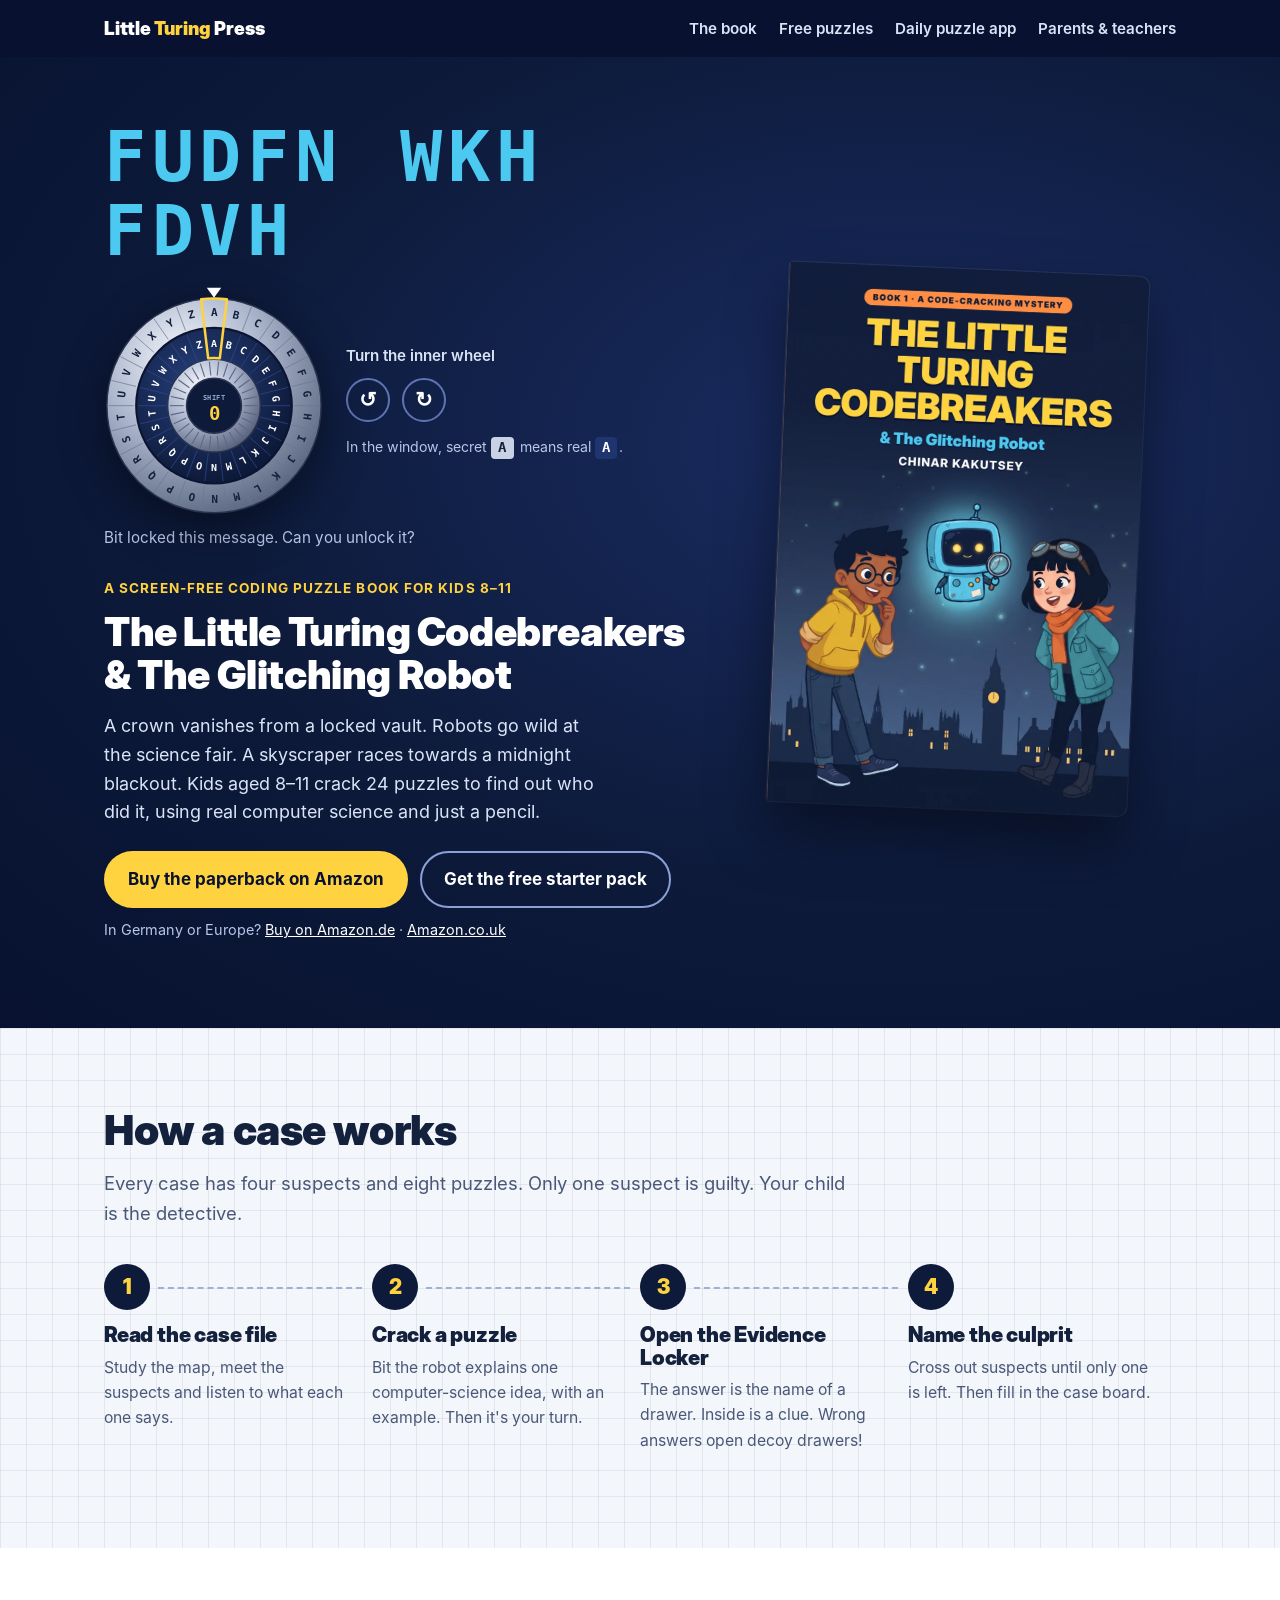
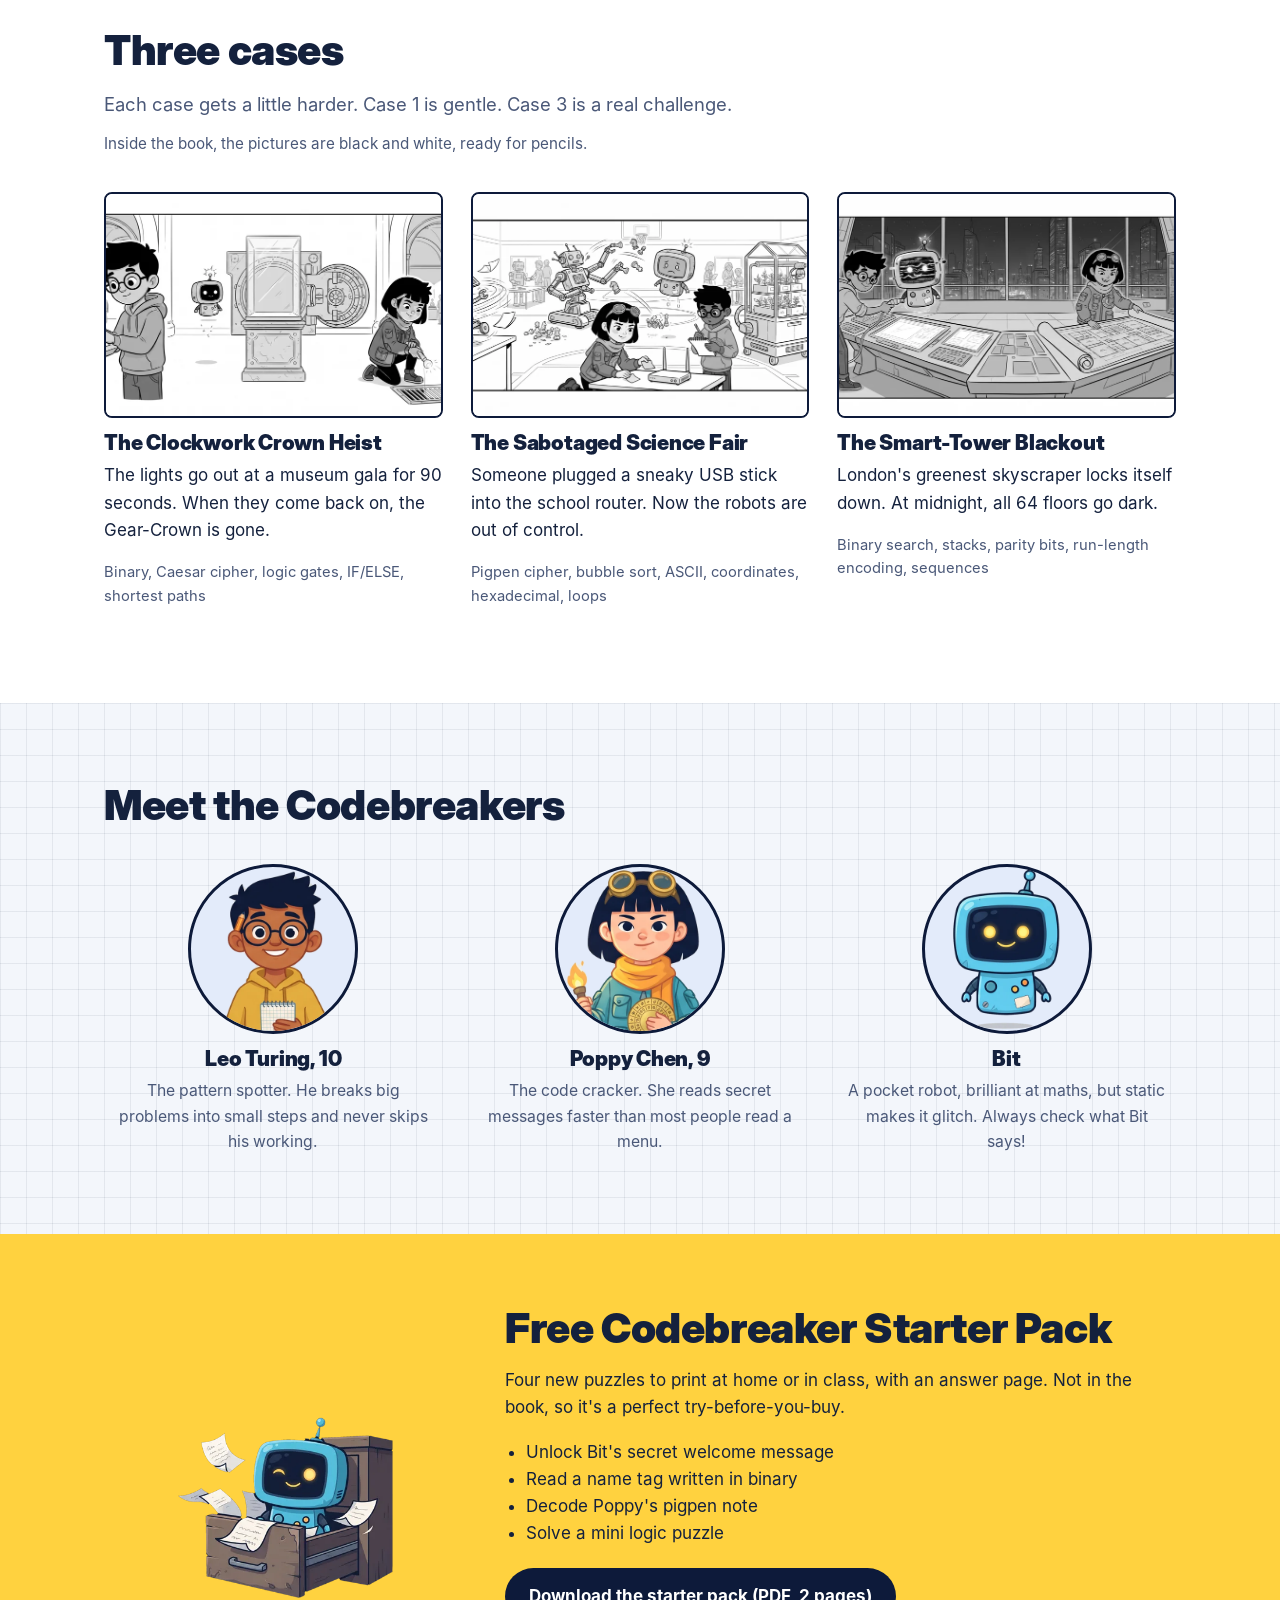
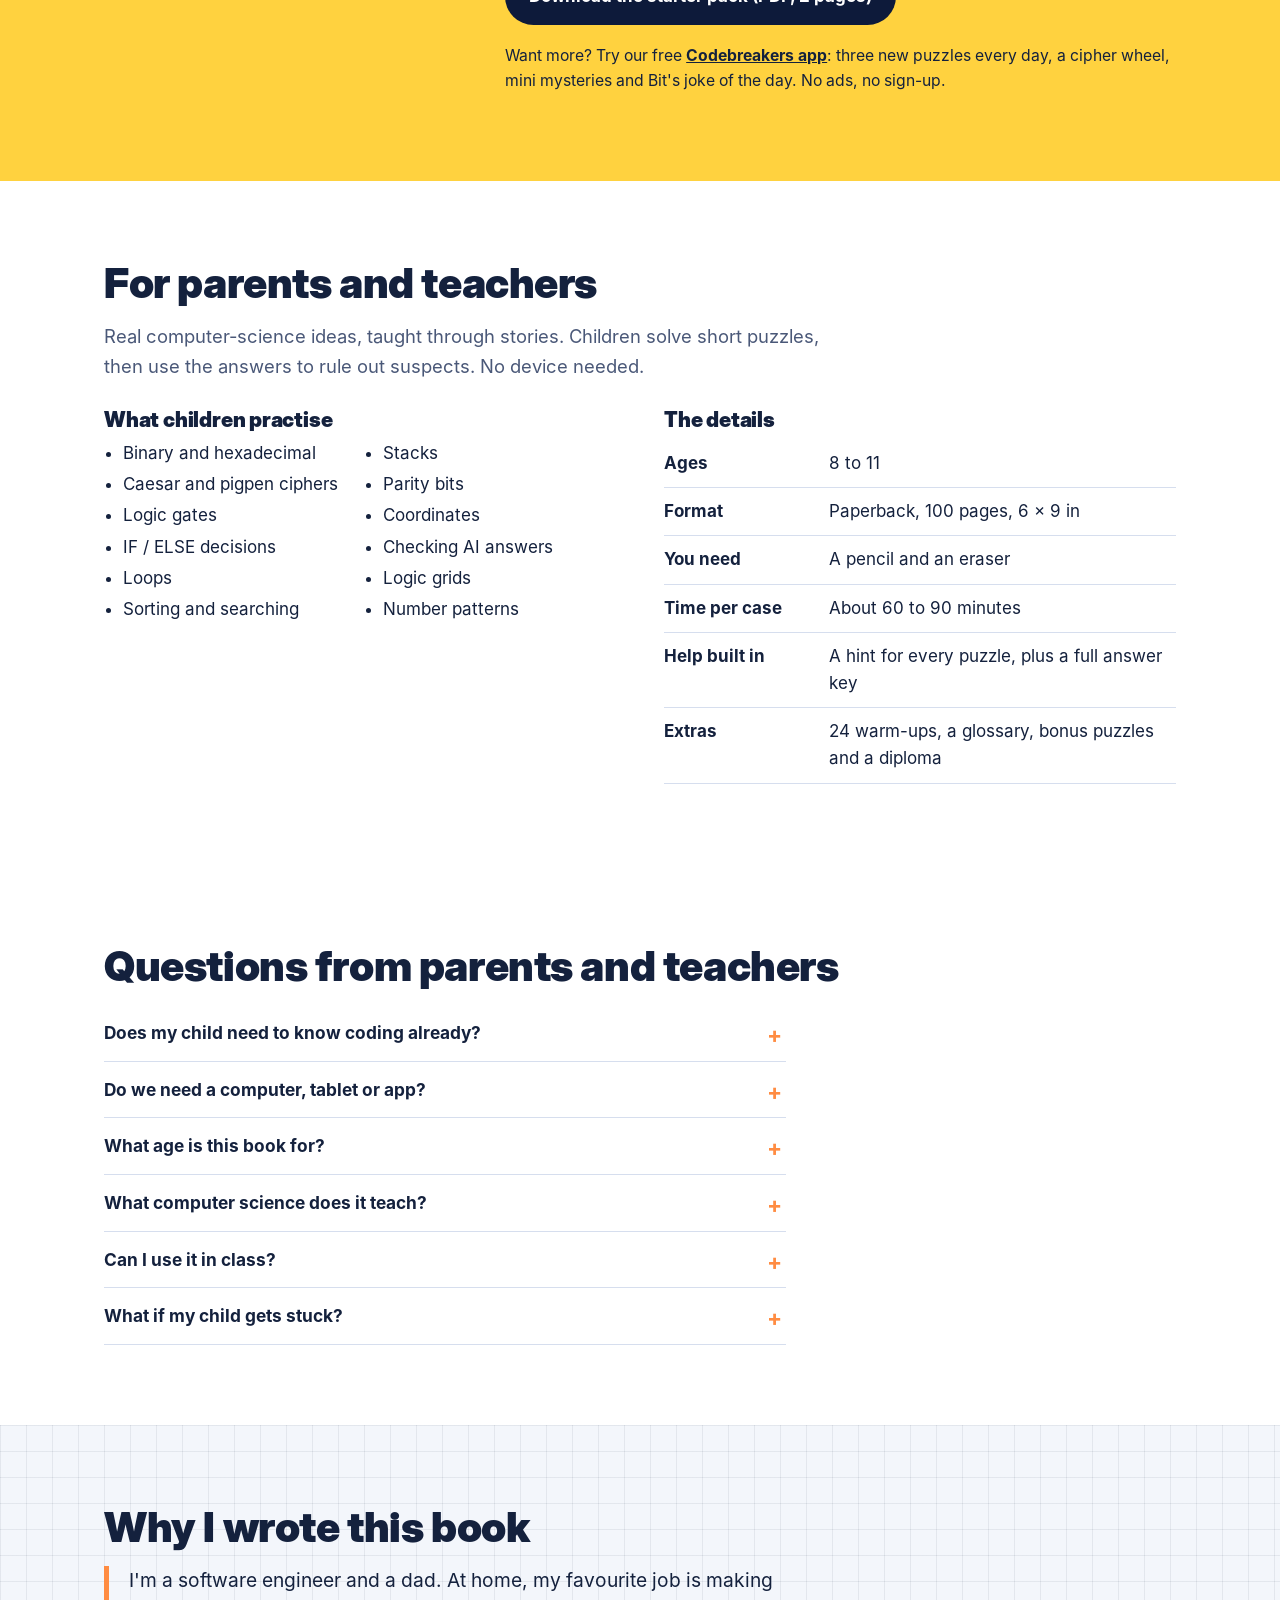
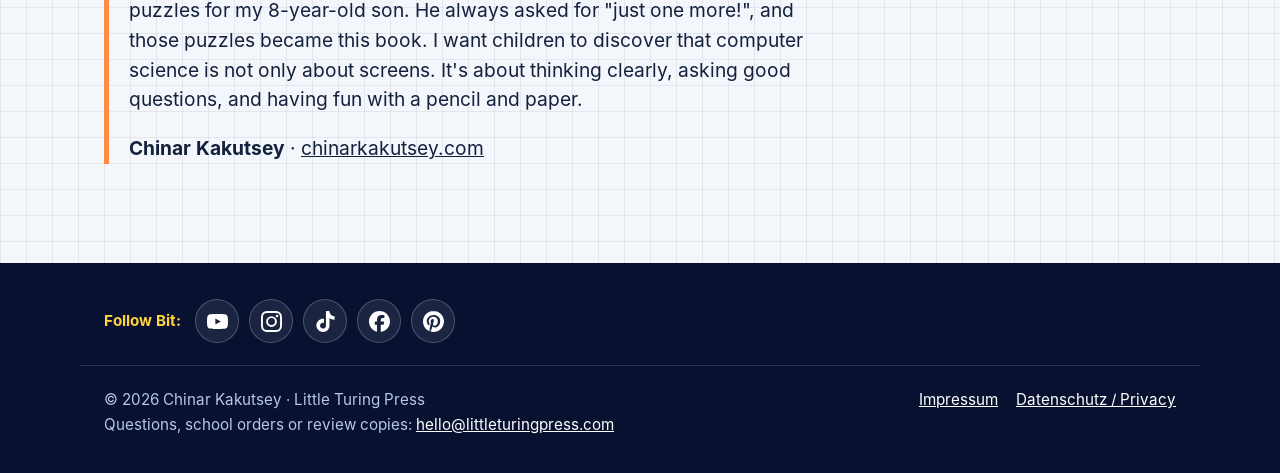
==== commit 5c9aa1e4: "Use brand icons for social links Co-Authored-By: Claude Opus 5.5 <noreply@anthropic.com> Claude-Sess" ====
--- a/index.html
+++ b/index.html
@@ -11,7 +11,7 @@
 <link rel="icon" href="assets/favicon.svg" type="image/svg+xml">
 <link rel="apple-touch-icon" href="assets/apple-touch-icon.png">
 <link rel="preload" href="assets/fonts/InterDisplay-Black.woff" as="font" type="font/woff" crossorigin>
-<link rel="stylesheet" href="assets/site.css?v=6">
+<link rel="stylesheet" href="assets/site.css?v=7">
 <meta property="og:site_name" content="Little Turing Press">
 <meta property="og:locale" content="en_GB">
 <meta property="og:title" content="The Little Turing Codebreakers & The Glitching Robot">
@@ -274,7 +274,7 @@
 </main>
 
 <footer class="site-foot">
-  <div class="wrap social"><span>Follow Bit:</span><a href="https://www.youtube.com/@littleturingpress" target="_blank" rel="noopener me" data-goatcounter-click="social-youtube" data-goatcounter-title="Social: YouTube">YouTube</a><a href="https://www.instagram.com/littleturingpress/" target="_blank" rel="noopener me" data-goatcounter-click="social-instagram" data-goatcounter-title="Social: Instagram">Instagram</a><a href="https://www.tiktok.com/@littleturingpress" target="_blank" rel="noopener me" data-goatcounter-click="social-tiktok" data-goatcounter-title="Social: TikTok">TikTok</a><a href="https://www.facebook.com/profile.php?id=61596338522125" target="_blank" rel="noopener me" data-goatcounter-click="social-facebook" data-goatcounter-title="Social: Facebook">Facebook</a><a href="https://www.pinterest.com/littleturingpress/" target="_blank" rel="noopener me" data-goatcounter-click="social-pinterest" data-goatcounter-title="Social: Pinterest">Pinterest</a></div>
+  <div class="wrap social"><span>Follow Bit:</span><a href="https://www.youtube.com/@littleturingpress" target="_blank" rel="noopener me" aria-label="YouTube" title="YouTube" data-goatcounter-click="social-youtube" data-goatcounter-title="Social: YouTube"><svg viewBox="0 0 24 24" aria-hidden="true"><path d="M23.498 6.186a3.02 3.02 0 0 0-2.122-2.136C19.505 3.545 12 3.545 12 3.545s-7.505 0-9.377.505A3.02 3.02 0 0 0 .502 6.186C0 8.07 0 12 0 12s0 3.93.502 5.814a3.02 3.02 0 0 0 2.122 2.136c1.871.505 9.376.505 9.376.505s7.505 0 9.377-.505a3.02 3.02 0 0 0 2.122-2.136C24 15.93 24 12 24 12s0-3.93-.502-5.814M9.545 15.568V8.432L15.818 12z"/></svg></a><a href="https://www.instagram.com/littleturingpress/" target="_blank" rel="noopener me" aria-label="Instagram" title="Instagram" data-goatcounter-click="social-instagram" data-goatcounter-title="Social: Instagram"><svg viewBox="0 0 24 24" aria-hidden="true"><path d="M7.03.084c-1.277.06-2.149.264-2.91.563a5.9 5.9 0 0 0-2.124 1.388 5.9 5.9 0 0 0-1.38 2.127C.321 4.926.12 5.8.064 7.076s-.069 1.688-.063 4.947.021 3.667.083 4.947c.061 1.277.264 2.149.563 2.911.308.789.72 1.457 1.388 2.123a5.9 5.9 0 0 0 2.129 1.38c.763.295 1.636.496 2.913.552 1.278.056 1.689.069 4.947.063s3.668-.021 4.947-.082c1.28-.06 2.147-.265 2.91-.563a5.9 5.9 0 0 0 2.123-1.388 5.9 5.9 0 0 0 1.38-2.129c.295-.763.496-1.636.551-2.912.056-1.28.07-1.69.063-4.948-.006-3.258-.02-3.667-.081-4.947-.06-1.28-.264-2.148-.564-2.911a5.9 5.9 0 0 0-1.387-2.123 5.86 5.86 0 0 0-2.128-1.38C19.074.322 18.202.12 16.924.066 15.647.009 15.236-.006 11.977 0S8.31.021 7.03.084m.14 21.693c-1.17-.05-1.805-.245-2.228-.408a3.7 3.7 0 0 1-1.382-.895 3.7 3.7 0 0 1-.9-1.378c-.165-.423-.363-1.058-.417-2.228-.06-1.264-.072-1.644-.08-4.848-.006-3.204.006-3.583.061-4.848.05-1.169.246-1.805.408-2.228.216-.561.477-.96.895-1.382a3.7 3.7 0 0 1 1.379-.9c.423-.165 1.057-.361 2.227-.417 1.265-.06 1.644-.072 4.848-.08 3.203-.006 3.583.006 4.85.062 1.168.05 1.804.244 2.227.408.56.216.96.475 1.382.895s.681.817.9 1.378c.165.422.362 1.056.417 2.227.06 1.265.074 1.645.08 4.848.005 3.203-.006 3.583-.061 4.848-.051 1.17-.245 1.805-.408 2.23-.216.56-.477.96-.896 1.38a3.7 3.7 0 0 1-1.378.9c-.422.165-1.058.362-2.226.418-1.266.06-1.645.072-4.85.079s-3.582-.006-4.848-.06m9.783-16.192a1.44 1.44 0 1 0 1.437-1.442 1.44 1.44 0 0 0-1.437 1.442M5.839 12.012a6.161 6.161 0 1 0 12.323-.024 6.162 6.162 0 0 0-12.323.024M8 12.008A4 4 0 1 1 12.008 16 4 4 0 0 1 8 12.008"/></svg></a><a href="https://www.tiktok.com/@littleturingpress" target="_blank" rel="noopener me" aria-label="TikTok" title="TikTok" data-goatcounter-click="social-tiktok" data-goatcounter-title="Social: TikTok"><svg viewBox="0 0 24 24" aria-hidden="true"><path d="M12.525.02c1.31-.02 2.61-.01 3.91-.02.08 1.53.63 3.09 1.75 4.17 1.12 1.11 2.7 1.62 4.24 1.79v4.03c-1.44-.05-2.89-.35-4.2-.97-.57-.26-1.1-.59-1.62-.93-.01 2.92.01 5.84-.02 8.75-.08 1.4-.54 2.79-1.35 3.94-1.31 1.92-3.58 3.17-5.91 3.21-1.43.08-2.86-.31-4.08-1.03-2.02-1.19-3.44-3.37-3.65-5.71-.02-.5-.03-1-.01-1.49.18-1.9 1.12-3.72 2.58-4.96 1.66-1.44 3.98-2.13 6.15-1.72.02 1.48-.04 2.96-.04 4.44-.99-.32-2.15-.23-3.02.37-.63.41-1.11 1.04-1.36 1.75-.21.51-.15 1.07-.14 1.61.24 1.64 1.82 3.02 3.5 2.87 1.12-.01 2.19-.66 2.77-1.61.19-.33.4-.67.41-1.06.1-1.79.06-3.57.07-5.36.01-4.03-.01-8.05.02-12.07"/></svg></a><a href="https://www.facebook.com/profile.php?id=61596338522125" target="_blank" rel="noopener me" aria-label="Facebook" title="Facebook" data-goatcounter-click="social-facebook" data-goatcounter-title="Social: Facebook"><svg viewBox="0 0 24 24" aria-hidden="true"><path d="M9.101 23.691v-7.98H6.627v-3.667h2.474v-1.58c0-4.085 1.848-5.978 5.858-5.978.401 0 .955.042 1.468.103a9 9 0 0 1 1.141.195v3.325a9 9 0 0 0-.653-.036 27 27 0 0 0-.733-.009c-.707 0-1.259.096-1.675.309a1.7 1.7 0 0 0-.679.622c-.258.42-.374.995-.374 1.752v1.297h3.919l-.386 2.103-.287 1.564h-3.246v8.245C19.396 23.238 24 18.179 24 12.044c0-6.627-5.373-12-12-12s-12 5.373-12 12c0 5.628 3.874 10.35 9.101 11.647"/></svg></a><a href="https://www.pinterest.com/littleturingpress/" target="_blank" rel="noopener me" aria-label="Pinterest" title="Pinterest" data-goatcounter-click="social-pinterest" data-goatcounter-title="Social: Pinterest"><svg viewBox="0 0 24 24" aria-hidden="true"><path d="M12.017 0C5.396 0 .029 5.367.029 11.987c0 5.079 3.158 9.417 7.618 11.162-.105-.949-.199-2.403.041-3.439.219-.937 1.406-5.957 1.406-5.957s-.359-.72-.359-1.781c0-1.663.967-2.911 2.168-2.911 1.024 0 1.518.769 1.518 1.688 0 1.029-.653 2.567-.992 3.992-.285 1.193.6 2.165 1.775 2.165 2.128 0 3.768-2.245 3.768-5.487 0-2.861-2.063-4.869-5.008-4.869-3.41 0-5.409 2.562-5.409 5.199 0 1.033.394 2.143.889 2.741.099.12.112.225.085.345-.09.375-.293 1.199-.334 1.363-.053.225-.172.271-.401.165-1.495-.69-2.433-2.878-2.433-4.646 0-3.776 2.748-7.252 7.92-7.252 4.158 0 7.392 2.967 7.392 6.923 0 4.135-2.607 7.462-6.233 7.462-1.214 0-2.354-.629-2.758-1.379l-.749 2.848c-.269 1.045-1.004 2.352-1.498 3.146 1.123.345 2.306.535 3.55.535 6.607 0 11.985-5.365 11.985-11.987C23.97 5.39 18.592.026 11.985.026z"/></svg></a></div>
   <div class="wrap">
     <div>© 2026 Chinar Kakutsey · Little Turing Press<br>Questions, school orders or review copies: <a href="mailto:hello@littleturingpress.com">hello@littleturingpress.com</a></div>
     <nav aria-label="Legal"><a href="impressum.html">Impressum</a><a href="datenschutz.html">Datenschutz / Privacy</a></nav>
--- a/assets/site.css
+++ b/assets/site.css
@@ -151,8 +151,11 @@
 
 .site-foot .social { align-items: center; justify-content: flex-start; gap: 10px; margin-bottom: 22px; padding-bottom: 22px; border-bottom: 1px solid rgba(184,198,232,.2); }
 .site-foot .social span { font-weight: 700; color: var(--signal); margin-right: 4px; }
-.site-foot .social a { color: #fff; text-decoration: none; font-weight: 600; font-size: .92rem; border: 1.5px solid rgba(184,198,232,.35); border-radius: 999px; padding: 6px 14px; }
-.site-foot .social a:hover { border-color: var(--signal); color: var(--signal); }
+.site-foot .social a { display: grid; place-items: center; width: 44px; height: 44px; border-radius: 50%; background: rgba(255,255,255,.08); border: 1.5px solid rgba(184,198,232,.3); transition: background .15s, border-color .15s; }
+.site-foot .social svg { width: 21px; height: 21px; fill: #fff; transition: fill .15s; }
+.site-foot .social a:hover { background: var(--signal); border-color: var(--signal); }
+.site-foot .social a:hover svg { fill: var(--ink); }
+@media (max-width: 480px) { .site-foot .social { gap: 8px; } .site-foot .social a { width: 40px; height: 40px; } .site-foot .social svg { width: 19px; height: 19px; } }
 
 /* legal pages */
 .legal { padding: 56px 0 80px; background: #fff; }
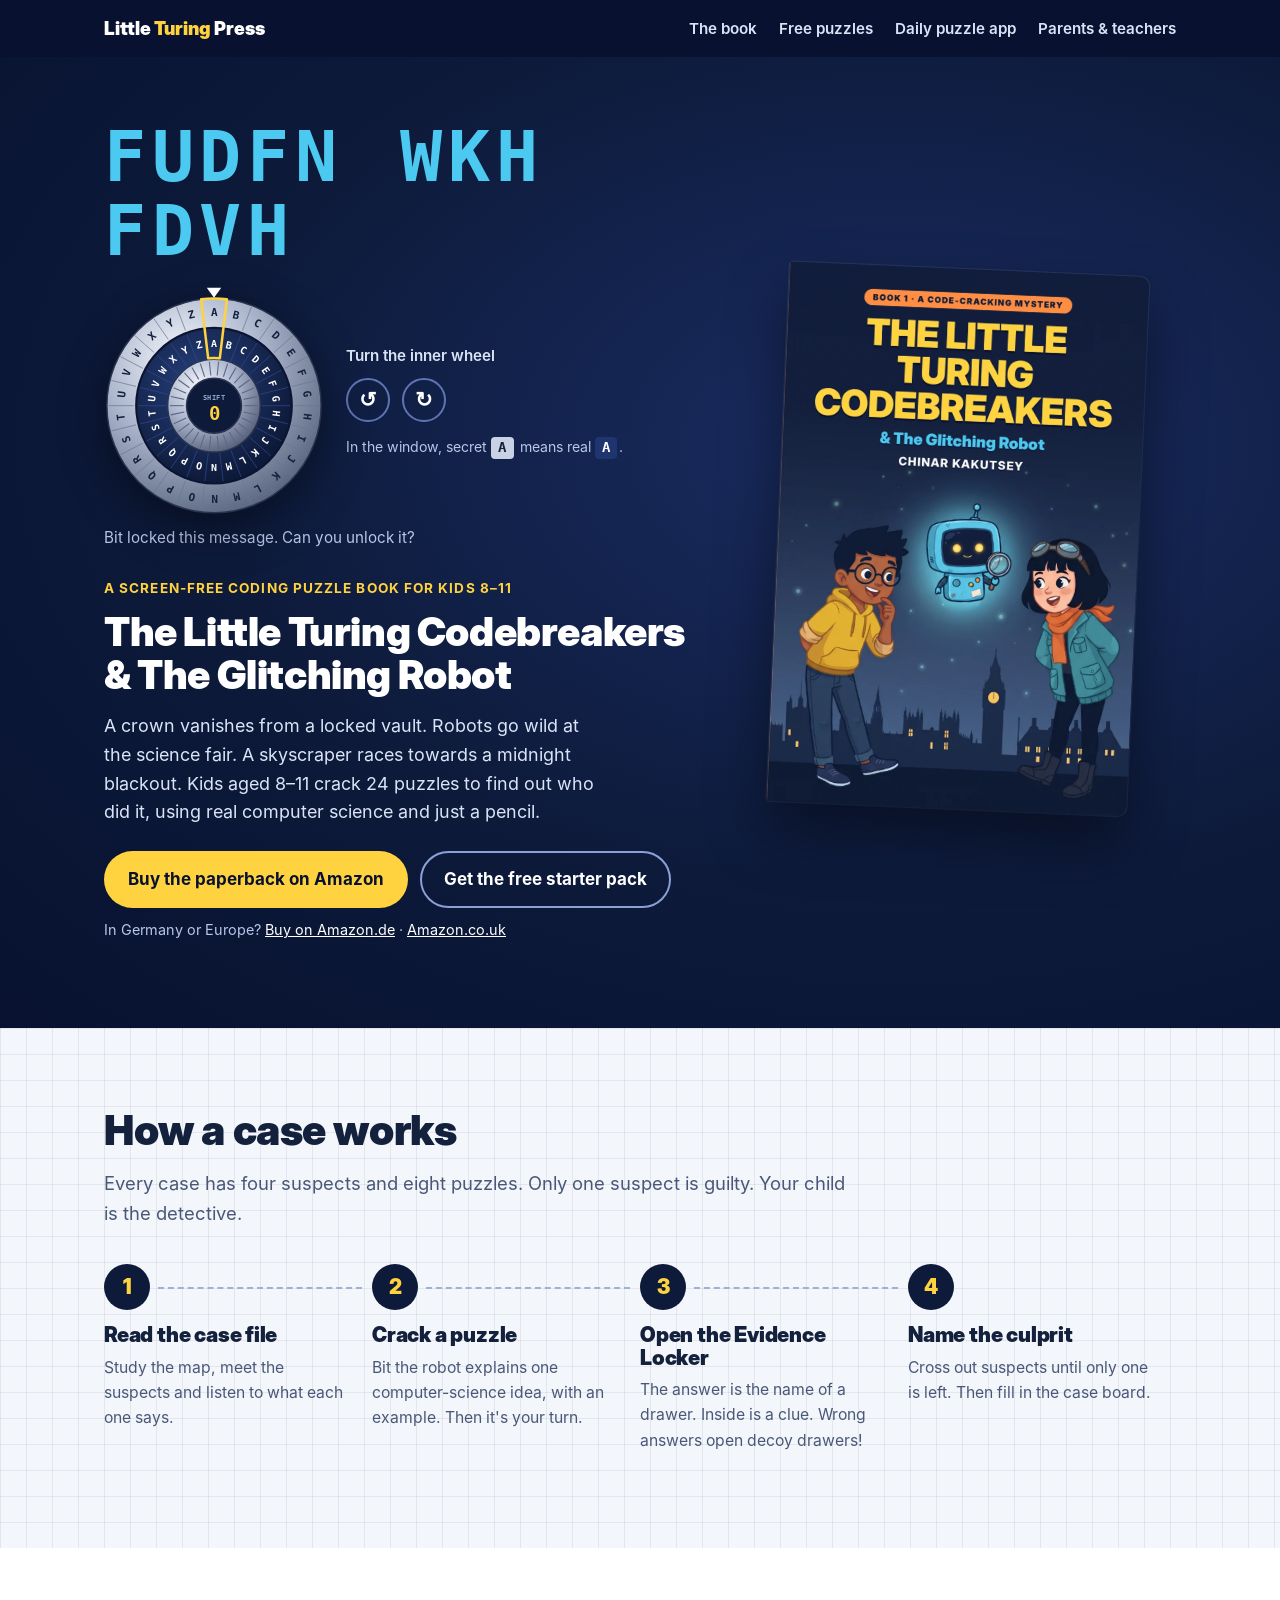
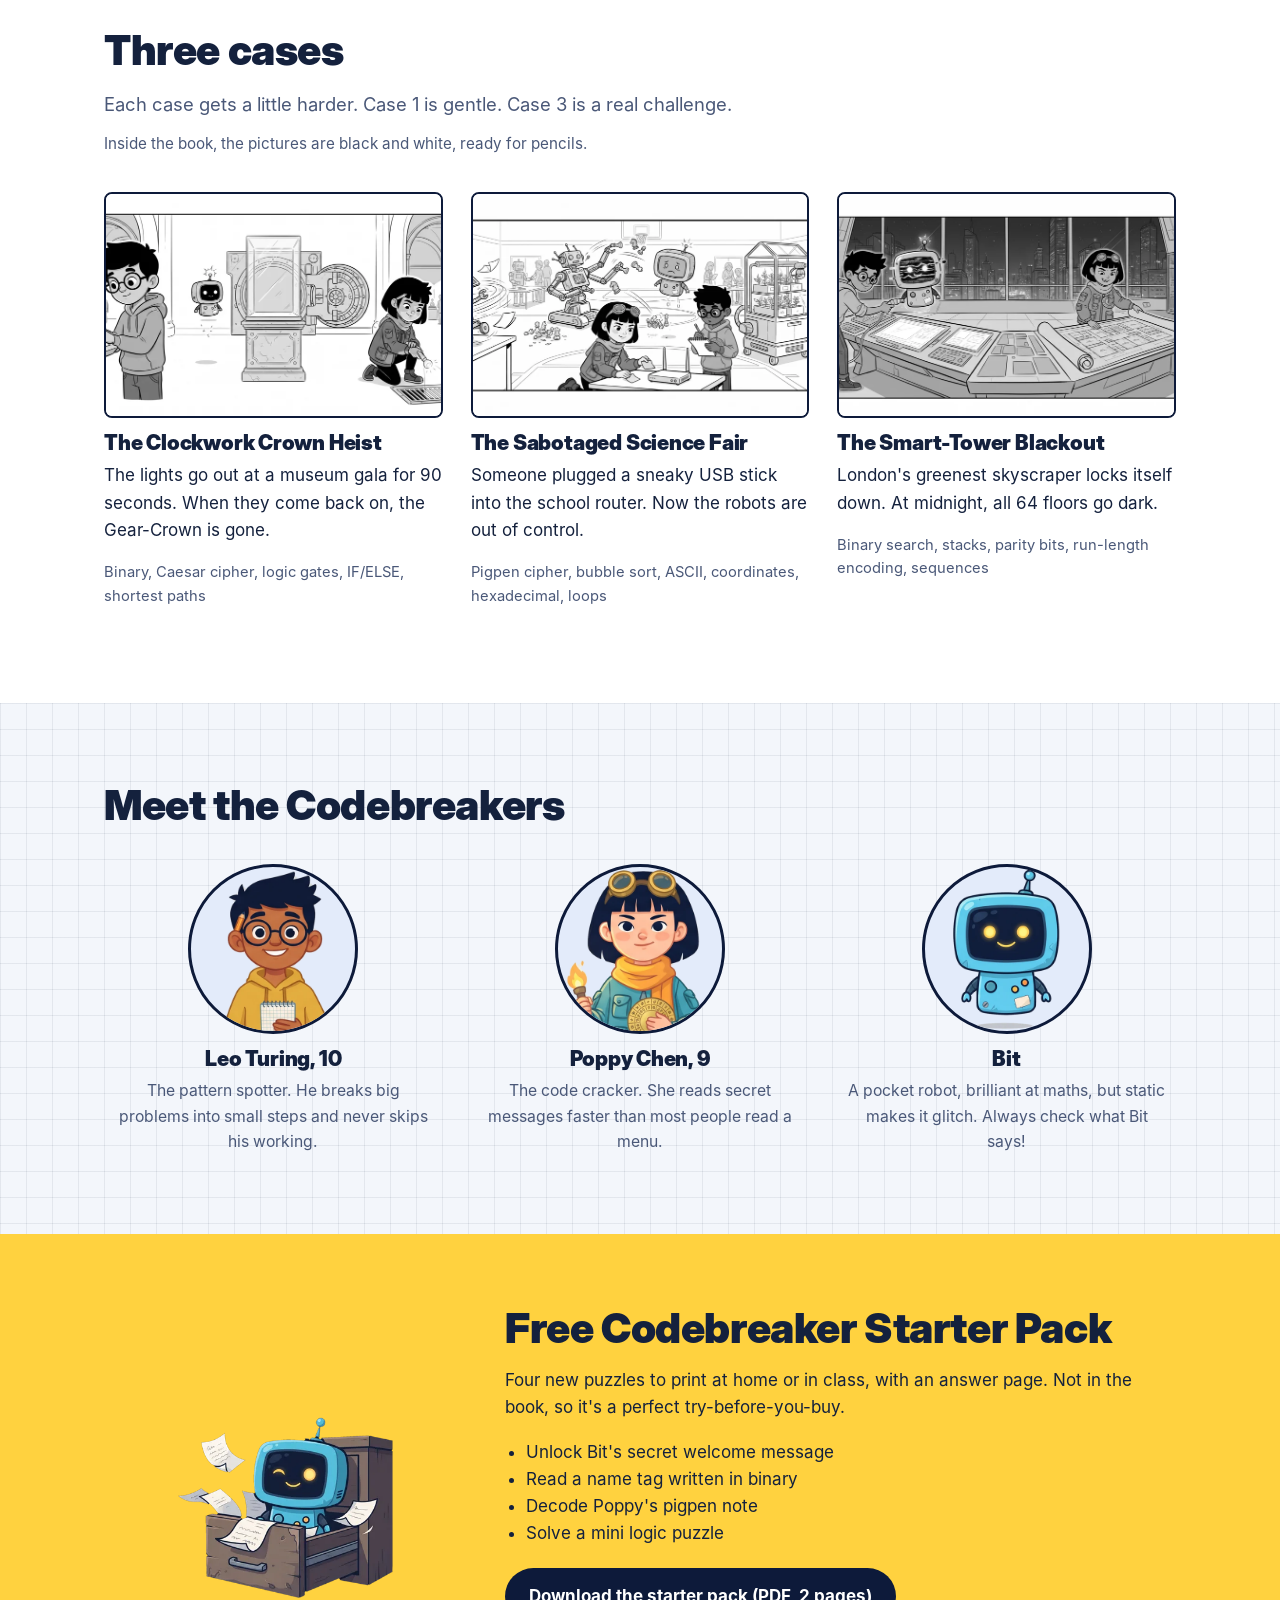
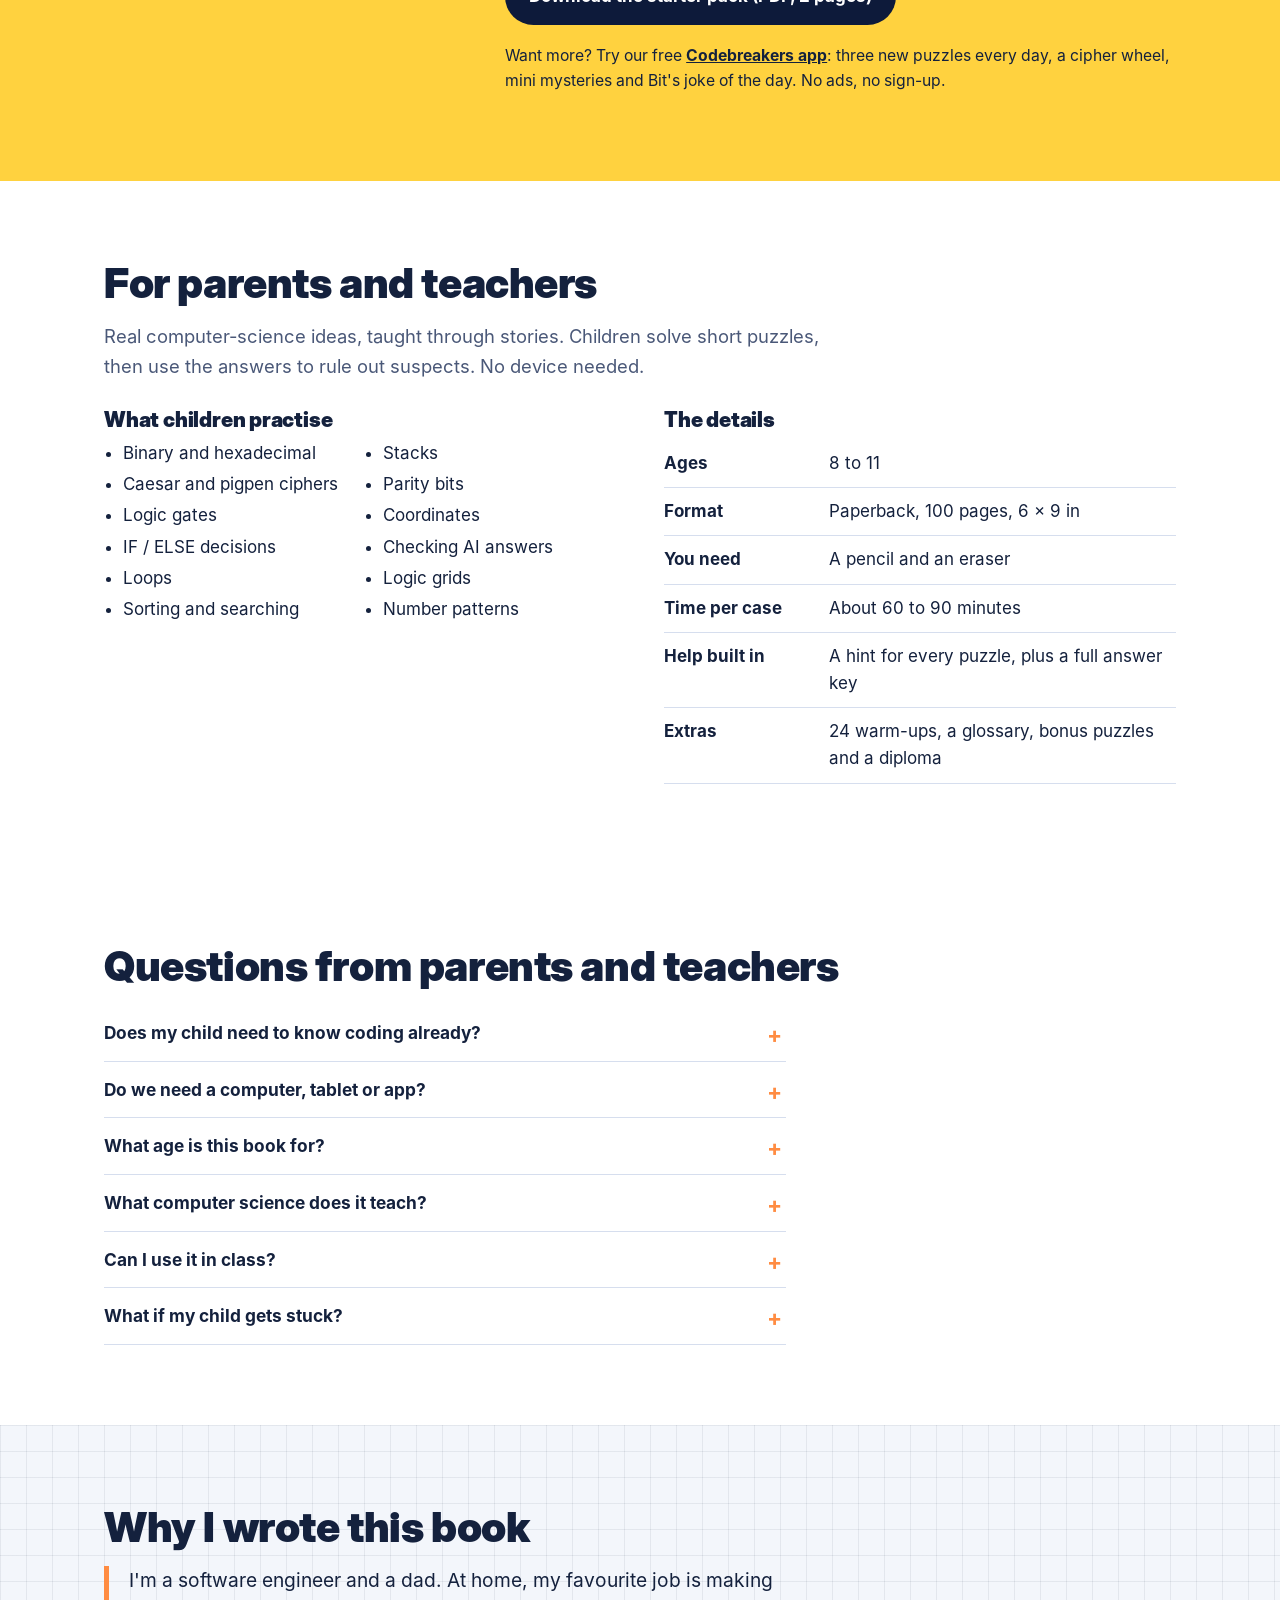
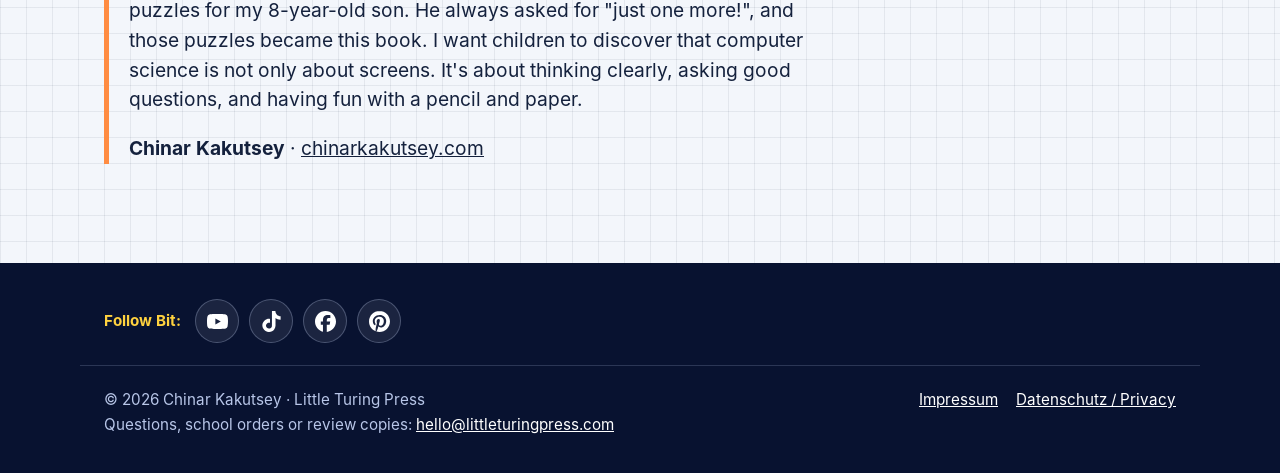
==== commit 9520e921: "Remove Instagram links (account disabled) Co-Authored-By: Claude Opus 5.5 <noreply@anthropic.com> Cl" ====
--- a/index.html
+++ b/index.html
@@ -35,7 +35,7 @@
       "url": "https://littleturingpress.com/",
       "logo": "https://littleturingpress.com/assets/apple-touch-icon.png",
       "email": "hello@littleturingpress.com",
-      "sameAs": ["https://www.youtube.com/@littleturingpress", "https://www.instagram.com/littleturingpress/", "https://www.tiktok.com/@littleturingpress", "https://www.facebook.com/profile.php?id=61596338522125", "https://www.pinterest.com/littleturingpress/"],
+      "sameAs": ["https://www.youtube.com/@littleturingpress", "https://www.tiktok.com/@littleturingpress", "https://www.facebook.com/profile.php?id=61596338522125", "https://www.pinterest.com/littleturingpress/"],
       "founder": { "@id": "https://chinarkakutsey.com/#person" }
     },
     {
@@ -274,7 +274,7 @@
 </main>
 
 <footer class="site-foot">
-  <div class="wrap social"><span>Follow Bit:</span><a href="https://www.youtube.com/@littleturingpress" target="_blank" rel="noopener me" aria-label="YouTube" title="YouTube" data-goatcounter-click="social-youtube" data-goatcounter-title="Social: YouTube"><svg viewBox="0 0 24 24" aria-hidden="true"><path d="M23.498 6.186a3.02 3.02 0 0 0-2.122-2.136C19.505 3.545 12 3.545 12 3.545s-7.505 0-9.377.505A3.02 3.02 0 0 0 .502 6.186C0 8.07 0 12 0 12s0 3.93.502 5.814a3.02 3.02 0 0 0 2.122 2.136c1.871.505 9.376.505 9.376.505s7.505 0 9.377-.505a3.02 3.02 0 0 0 2.122-2.136C24 15.93 24 12 24 12s0-3.93-.502-5.814M9.545 15.568V8.432L15.818 12z"/></svg></a><a href="https://www.instagram.com/littleturingpress/" target="_blank" rel="noopener me" aria-label="Instagram" title="Instagram" data-goatcounter-click="social-instagram" data-goatcounter-title="Social: Instagram"><svg viewBox="0 0 24 24" aria-hidden="true"><path d="M7.03.084c-1.277.06-2.149.264-2.91.563a5.9 5.9 0 0 0-2.124 1.388 5.9 5.9 0 0 0-1.38 2.127C.321 4.926.12 5.8.064 7.076s-.069 1.688-.063 4.947.021 3.667.083 4.947c.061 1.277.264 2.149.563 2.911.308.789.72 1.457 1.388 2.123a5.9 5.9 0 0 0 2.129 1.38c.763.295 1.636.496 2.913.552 1.278.056 1.689.069 4.947.063s3.668-.021 4.947-.082c1.28-.06 2.147-.265 2.91-.563a5.9 5.9 0 0 0 2.123-1.388 5.9 5.9 0 0 0 1.38-2.129c.295-.763.496-1.636.551-2.912.056-1.28.07-1.69.063-4.948-.006-3.258-.02-3.667-.081-4.947-.06-1.28-.264-2.148-.564-2.911a5.9 5.9 0 0 0-1.387-2.123 5.86 5.86 0 0 0-2.128-1.38C19.074.322 18.202.12 16.924.066 15.647.009 15.236-.006 11.977 0S8.31.021 7.03.084m.14 21.693c-1.17-.05-1.805-.245-2.228-.408a3.7 3.7 0 0 1-1.382-.895 3.7 3.7 0 0 1-.9-1.378c-.165-.423-.363-1.058-.417-2.228-.06-1.264-.072-1.644-.08-4.848-.006-3.204.006-3.583.061-4.848.05-1.169.246-1.805.408-2.228.216-.561.477-.96.895-1.382a3.7 3.7 0 0 1 1.379-.9c.423-.165 1.057-.361 2.227-.417 1.265-.06 1.644-.072 4.848-.08 3.203-.006 3.583.006 4.85.062 1.168.05 1.804.244 2.227.408.56.216.96.475 1.382.895s.681.817.9 1.378c.165.422.362 1.056.417 2.227.06 1.265.074 1.645.08 4.848.005 3.203-.006 3.583-.061 4.848-.051 1.17-.245 1.805-.408 2.23-.216.56-.477.96-.896 1.38a3.7 3.7 0 0 1-1.378.9c-.422.165-1.058.362-2.226.418-1.266.06-1.645.072-4.85.079s-3.582-.006-4.848-.06m9.783-16.192a1.44 1.44 0 1 0 1.437-1.442 1.44 1.44 0 0 0-1.437 1.442M5.839 12.012a6.161 6.161 0 1 0 12.323-.024 6.162 6.162 0 0 0-12.323.024M8 12.008A4 4 0 1 1 12.008 16 4 4 0 0 1 8 12.008"/></svg></a><a href="https://www.tiktok.com/@littleturingpress" target="_blank" rel="noopener me" aria-label="TikTok" title="TikTok" data-goatcounter-click="social-tiktok" data-goatcounter-title="Social: TikTok"><svg viewBox="0 0 24 24" aria-hidden="true"><path d="M12.525.02c1.31-.02 2.61-.01 3.91-.02.08 1.53.63 3.09 1.75 4.17 1.12 1.11 2.7 1.62 4.24 1.79v4.03c-1.44-.05-2.89-.35-4.2-.97-.57-.26-1.1-.59-1.62-.93-.01 2.92.01 5.84-.02 8.75-.08 1.4-.54 2.79-1.35 3.94-1.31 1.92-3.58 3.17-5.91 3.21-1.43.08-2.86-.31-4.08-1.03-2.02-1.19-3.44-3.37-3.65-5.71-.02-.5-.03-1-.01-1.49.18-1.9 1.12-3.72 2.58-4.96 1.66-1.44 3.98-2.13 6.15-1.72.02 1.48-.04 2.96-.04 4.44-.99-.32-2.15-.23-3.02.37-.63.41-1.11 1.04-1.36 1.75-.21.51-.15 1.07-.14 1.61.24 1.64 1.82 3.02 3.5 2.87 1.12-.01 2.19-.66 2.77-1.61.19-.33.4-.67.41-1.06.1-1.79.06-3.57.07-5.36.01-4.03-.01-8.05.02-12.07"/></svg></a><a href="https://www.facebook.com/profile.php?id=61596338522125" target="_blank" rel="noopener me" aria-label="Facebook" title="Facebook" data-goatcounter-click="social-facebook" data-goatcounter-title="Social: Facebook"><svg viewBox="0 0 24 24" aria-hidden="true"><path d="M9.101 23.691v-7.98H6.627v-3.667h2.474v-1.58c0-4.085 1.848-5.978 5.858-5.978.401 0 .955.042 1.468.103a9 9 0 0 1 1.141.195v3.325a9 9 0 0 0-.653-.036 27 27 0 0 0-.733-.009c-.707 0-1.259.096-1.675.309a1.7 1.7 0 0 0-.679.622c-.258.42-.374.995-.374 1.752v1.297h3.919l-.386 2.103-.287 1.564h-3.246v8.245C19.396 23.238 24 18.179 24 12.044c0-6.627-5.373-12-12-12s-12 5.373-12 12c0 5.628 3.874 10.35 9.101 11.647"/></svg></a><a href="https://www.pinterest.com/littleturingpress/" target="_blank" rel="noopener me" aria-label="Pinterest" title="Pinterest" data-goatcounter-click="social-pinterest" data-goatcounter-title="Social: Pinterest"><svg viewBox="0 0 24 24" aria-hidden="true"><path d="M12.017 0C5.396 0 .029 5.367.029 11.987c0 5.079 3.158 9.417 7.618 11.162-.105-.949-.199-2.403.041-3.439.219-.937 1.406-5.957 1.406-5.957s-.359-.72-.359-1.781c0-1.663.967-2.911 2.168-2.911 1.024 0 1.518.769 1.518 1.688 0 1.029-.653 2.567-.992 3.992-.285 1.193.6 2.165 1.775 2.165 2.128 0 3.768-2.245 3.768-5.487 0-2.861-2.063-4.869-5.008-4.869-3.41 0-5.409 2.562-5.409 5.199 0 1.033.394 2.143.889 2.741.099.12.112.225.085.345-.09.375-.293 1.199-.334 1.363-.053.225-.172.271-.401.165-1.495-.69-2.433-2.878-2.433-4.646 0-3.776 2.748-7.252 7.92-7.252 4.158 0 7.392 2.967 7.392 6.923 0 4.135-2.607 7.462-6.233 7.462-1.214 0-2.354-.629-2.758-1.379l-.749 2.848c-.269 1.045-1.004 2.352-1.498 3.146 1.123.345 2.306.535 3.55.535 6.607 0 11.985-5.365 11.985-11.987C23.97 5.39 18.592.026 11.985.026z"/></svg></a></div>
+  <div class="wrap social"><span>Follow Bit:</span><a href="https://www.youtube.com/@littleturingpress" target="_blank" rel="noopener me" aria-label="YouTube" title="YouTube" data-goatcounter-click="social-youtube" data-goatcounter-title="Social: YouTube"><svg viewBox="0 0 24 24" aria-hidden="true"><path d="M23.498 6.186a3.02 3.02 0 0 0-2.122-2.136C19.505 3.545 12 3.545 12 3.545s-7.505 0-9.377.505A3.02 3.02 0 0 0 .502 6.186C0 8.07 0 12 0 12s0 3.93.502 5.814a3.02 3.02 0 0 0 2.122 2.136c1.871.505 9.376.505 9.376.505s7.505 0 9.377-.505a3.02 3.02 0 0 0 2.122-2.136C24 15.93 24 12 24 12s0-3.93-.502-5.814M9.545 15.568V8.432L15.818 12z"/></svg></a><a href="https://www.tiktok.com/@littleturingpress" target="_blank" rel="noopener me" aria-label="TikTok" title="TikTok" data-goatcounter-click="social-tiktok" data-goatcounter-title="Social: TikTok"><svg viewBox="0 0 24 24" aria-hidden="true"><path d="M12.525.02c1.31-.02 2.61-.01 3.91-.02.08 1.53.63 3.09 1.75 4.17 1.12 1.11 2.7 1.62 4.24 1.79v4.03c-1.44-.05-2.89-.35-4.2-.97-.57-.26-1.1-.59-1.62-.93-.01 2.92.01 5.84-.02 8.75-.08 1.4-.54 2.79-1.35 3.94-1.31 1.92-3.58 3.17-5.91 3.21-1.43.08-2.86-.31-4.08-1.03-2.02-1.19-3.44-3.37-3.65-5.71-.02-.5-.03-1-.01-1.49.18-1.9 1.12-3.72 2.58-4.96 1.66-1.44 3.98-2.13 6.15-1.72.02 1.48-.04 2.96-.04 4.44-.99-.32-2.15-.23-3.02.37-.63.41-1.11 1.04-1.36 1.75-.21.51-.15 1.07-.14 1.61.24 1.64 1.82 3.02 3.5 2.87 1.12-.01 2.19-.66 2.77-1.61.19-.33.4-.67.41-1.06.1-1.79.06-3.57.07-5.36.01-4.03-.01-8.05.02-12.07"/></svg></a><a href="https://www.facebook.com/profile.php?id=61596338522125" target="_blank" rel="noopener me" aria-label="Facebook" title="Facebook" data-goatcounter-click="social-facebook" data-goatcounter-title="Social: Facebook"><svg viewBox="0 0 24 24" aria-hidden="true"><path d="M9.101 23.691v-7.98H6.627v-3.667h2.474v-1.58c0-4.085 1.848-5.978 5.858-5.978.401 0 .955.042 1.468.103a9 9 0 0 1 1.141.195v3.325a9 9 0 0 0-.653-.036 27 27 0 0 0-.733-.009c-.707 0-1.259.096-1.675.309a1.7 1.7 0 0 0-.679.622c-.258.42-.374.995-.374 1.752v1.297h3.919l-.386 2.103-.287 1.564h-3.246v8.245C19.396 23.238 24 18.179 24 12.044c0-6.627-5.373-12-12-12s-12 5.373-12 12c0 5.628 3.874 10.35 9.101 11.647"/></svg></a><a href="https://www.pinterest.com/littleturingpress/" target="_blank" rel="noopener me" aria-label="Pinterest" title="Pinterest" data-goatcounter-click="social-pinterest" data-goatcounter-title="Social: Pinterest"><svg viewBox="0 0 24 24" aria-hidden="true"><path d="M12.017 0C5.396 0 .029 5.367.029 11.987c0 5.079 3.158 9.417 7.618 11.162-.105-.949-.199-2.403.041-3.439.219-.937 1.406-5.957 1.406-5.957s-.359-.72-.359-1.781c0-1.663.967-2.911 2.168-2.911 1.024 0 1.518.769 1.518 1.688 0 1.029-.653 2.567-.992 3.992-.285 1.193.6 2.165 1.775 2.165 2.128 0 3.768-2.245 3.768-5.487 0-2.861-2.063-4.869-5.008-4.869-3.41 0-5.409 2.562-5.409 5.199 0 1.033.394 2.143.889 2.741.099.12.112.225.085.345-.09.375-.293 1.199-.334 1.363-.053.225-.172.271-.401.165-1.495-.69-2.433-2.878-2.433-4.646 0-3.776 2.748-7.252 7.92-7.252 4.158 0 7.392 2.967 7.392 6.923 0 4.135-2.607 7.462-6.233 7.462-1.214 0-2.354-.629-2.758-1.379l-.749 2.848c-.269 1.045-1.004 2.352-1.498 3.146 1.123.345 2.306.535 3.55.535 6.607 0 11.985-5.365 11.985-11.987C23.97 5.39 18.592.026 11.985.026z"/></svg></a></div>
   <div class="wrap">
     <div>© 2026 Chinar Kakutsey · Little Turing Press<br>Questions, school orders or review copies: <a href="mailto:hello@littleturingpress.com">hello@littleturingpress.com</a></div>
     <nav aria-label="Legal"><a href="impressum.html">Impressum</a><a href="datenschutz.html">Datenschutz / Privacy</a></nav>
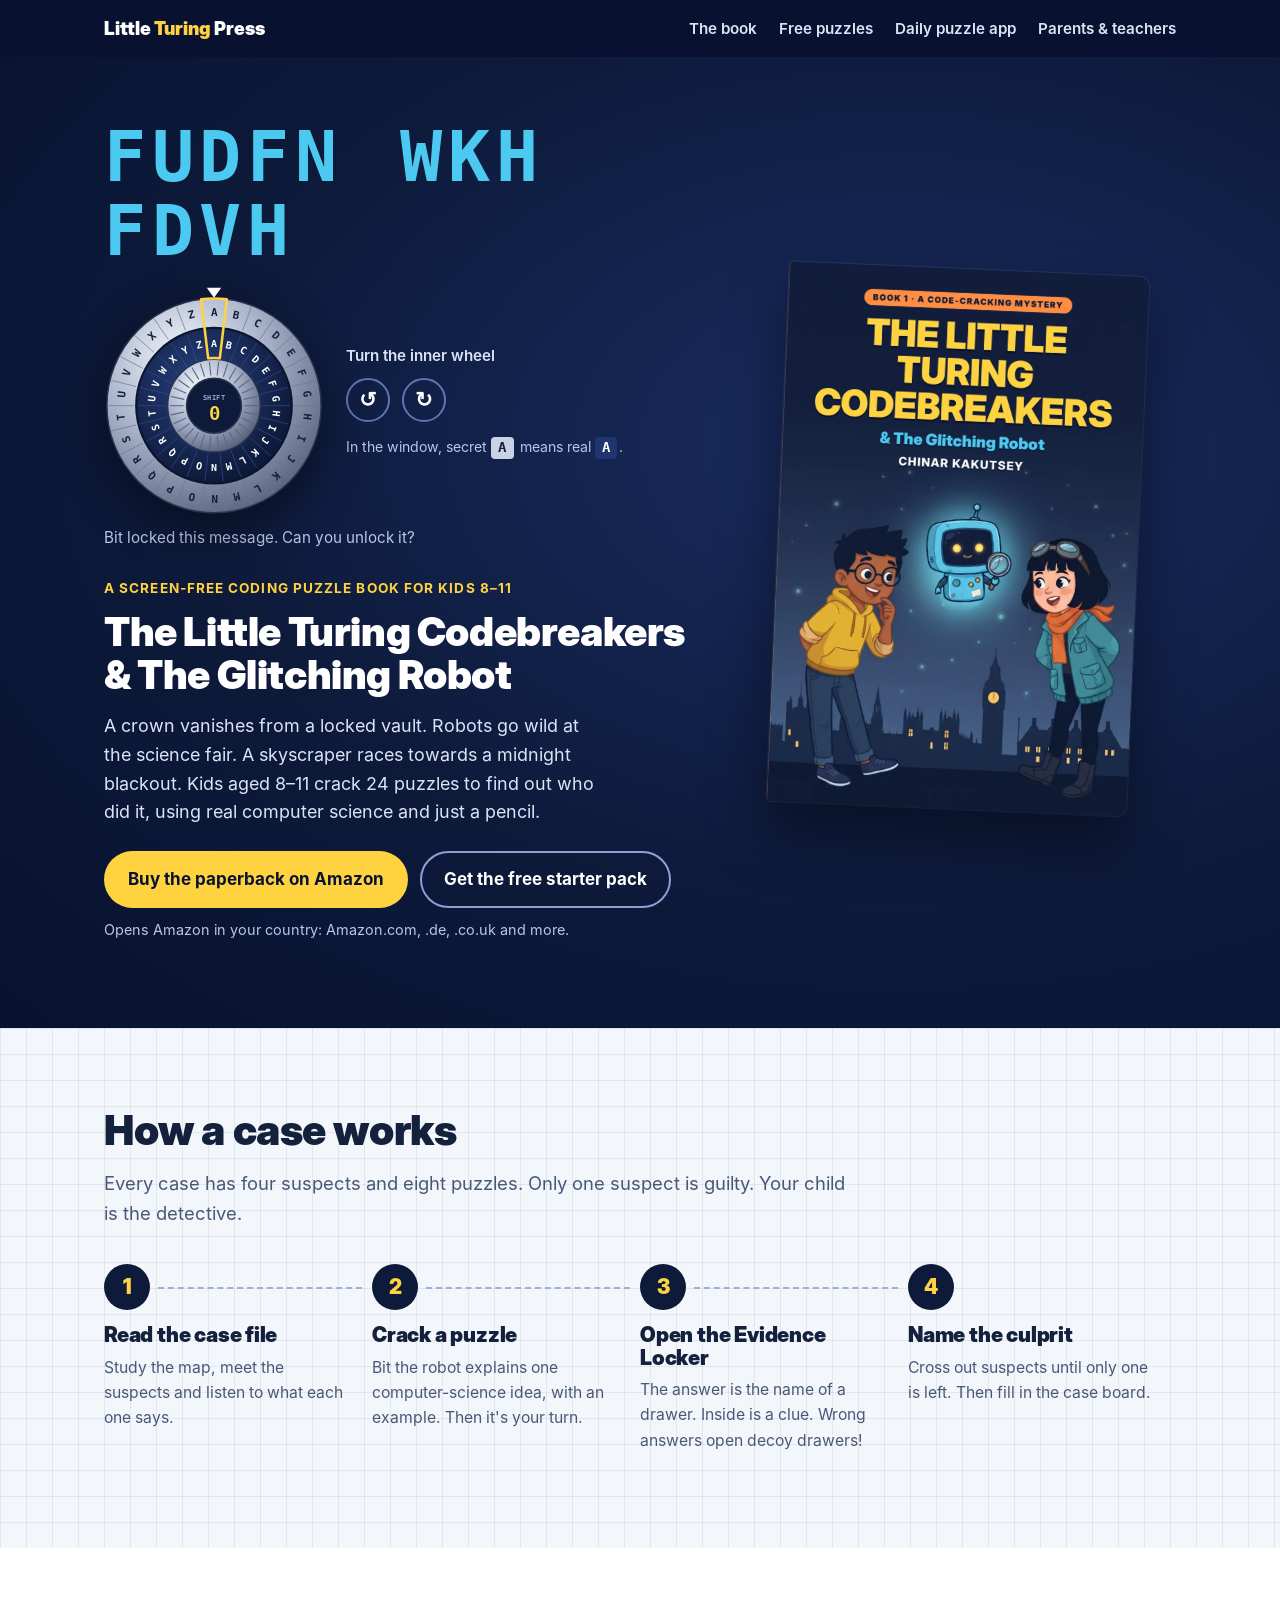
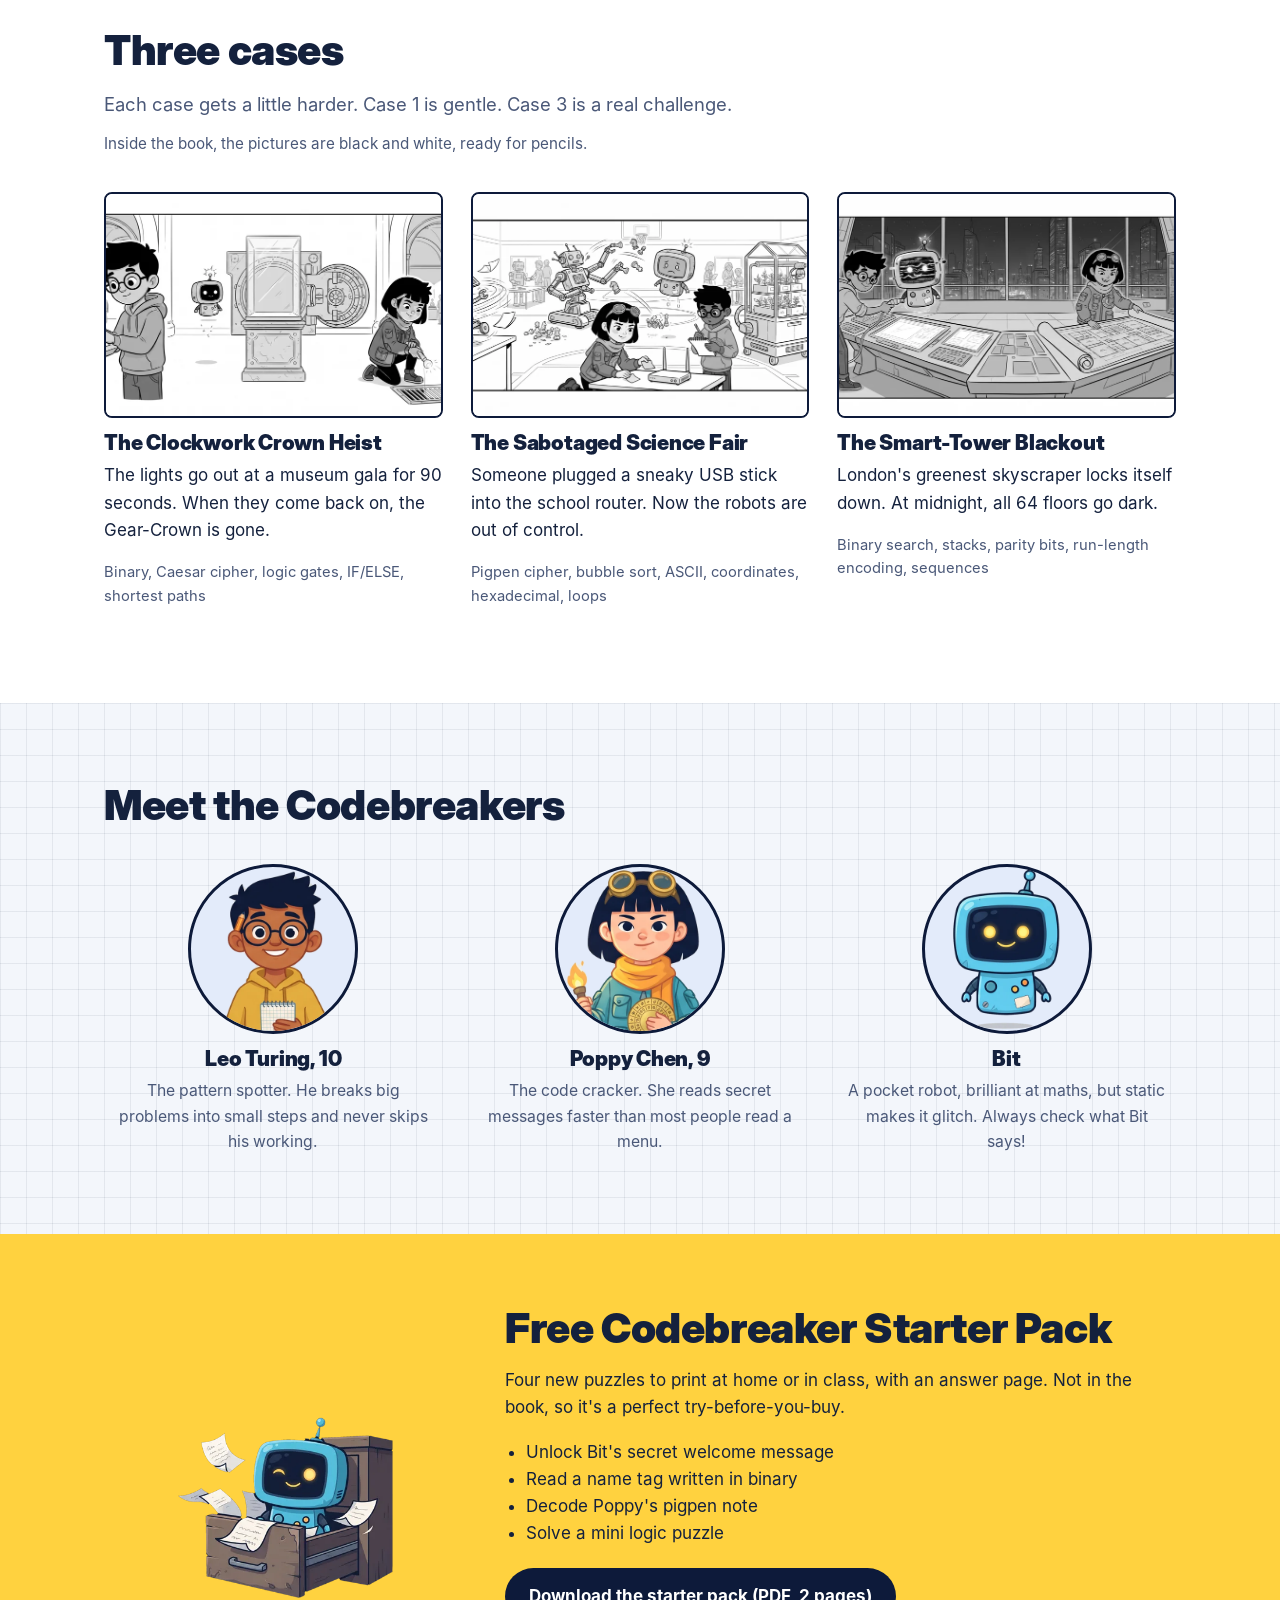
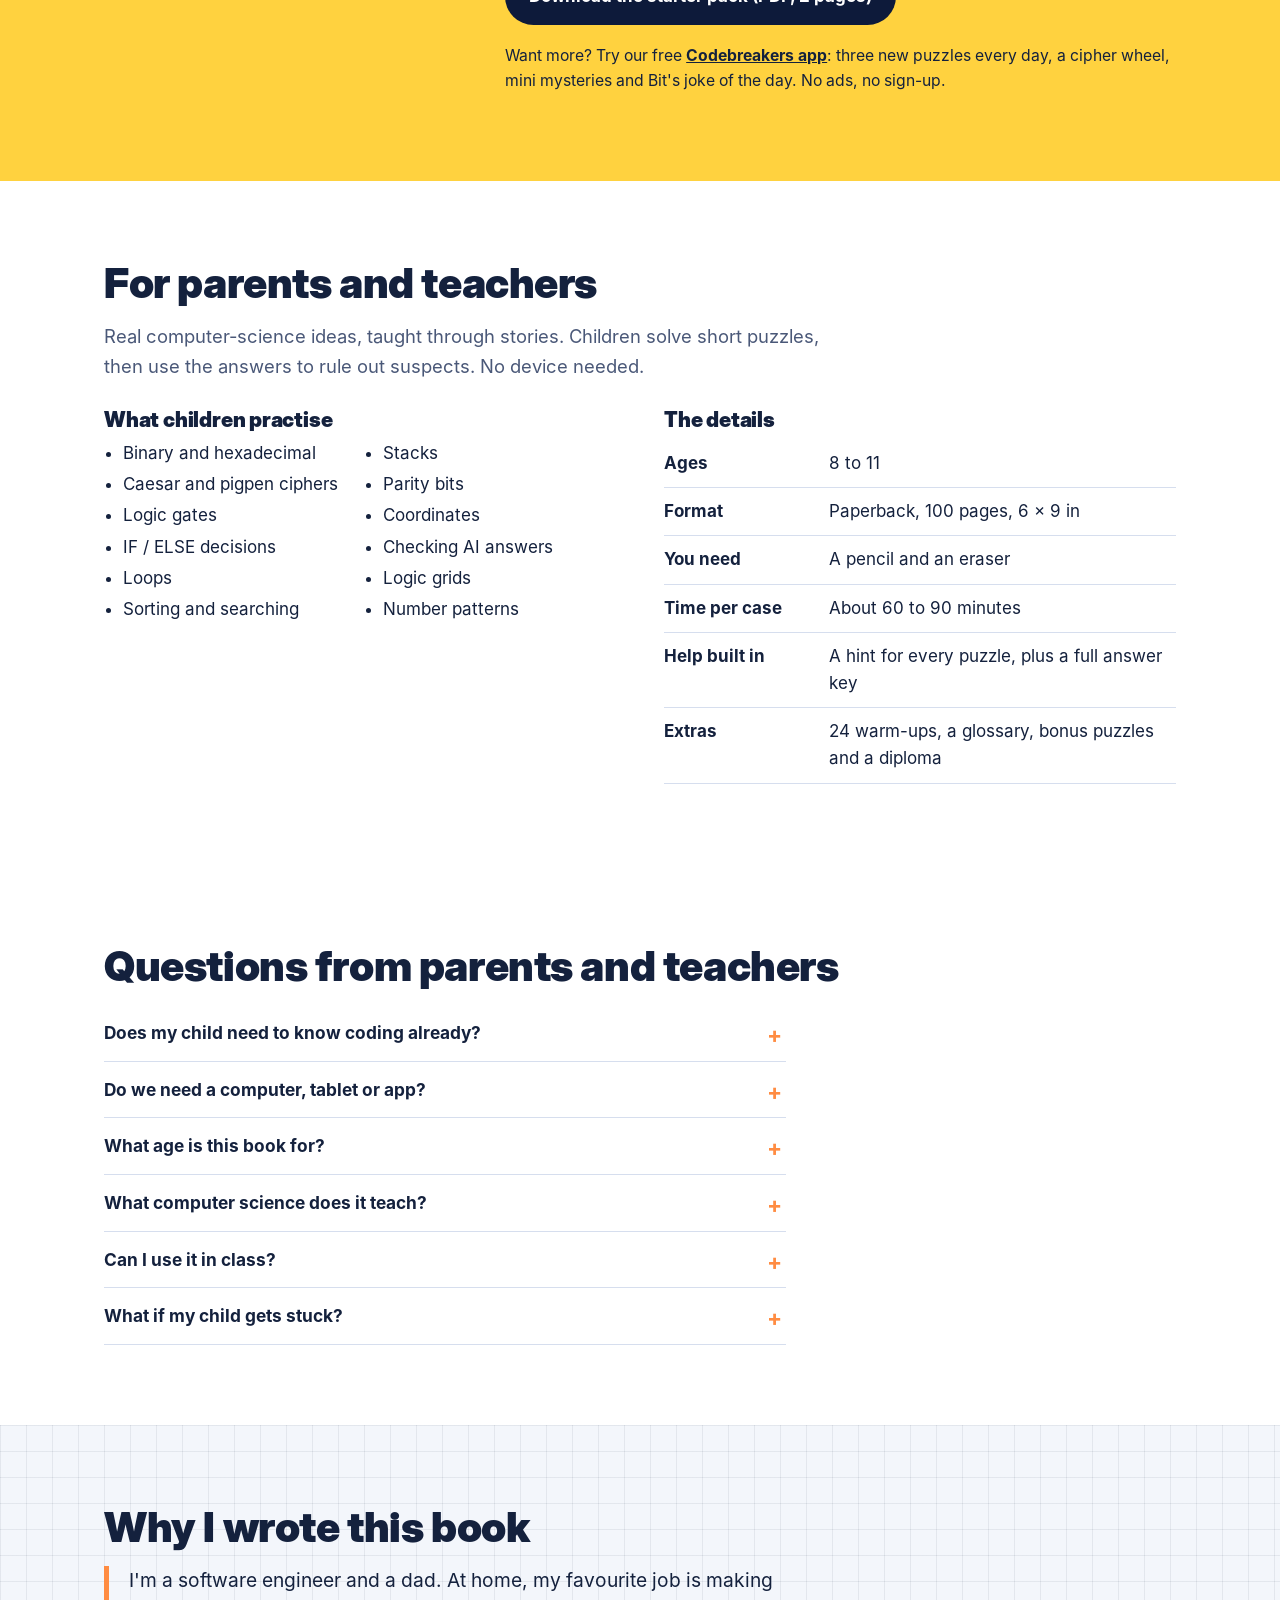
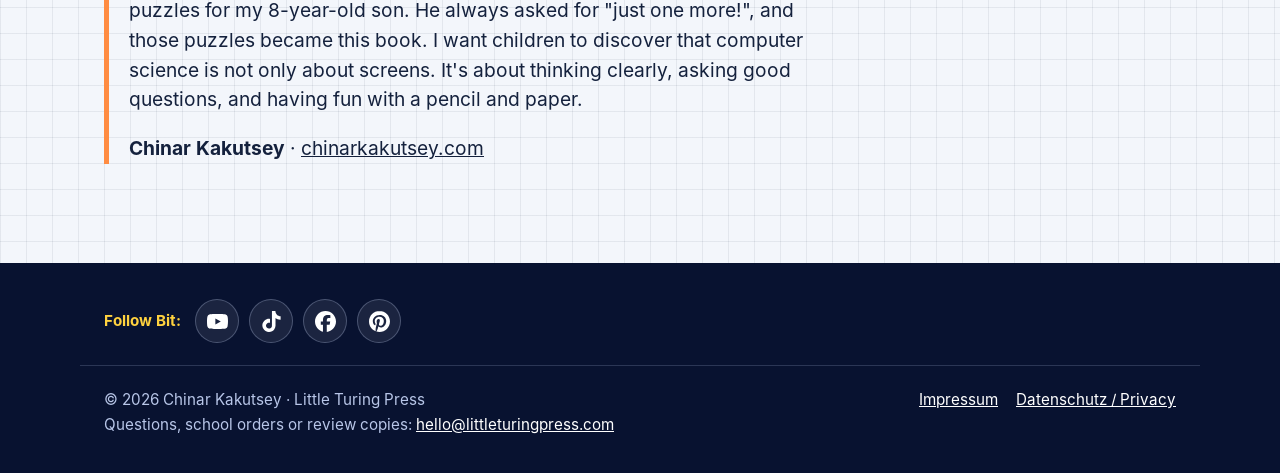
==== commit 840633fa: "Use universal book link (mybook.to) for Amazon buy buttons Co-Authored-By: Claude Opus 5.5 <noreply@" ====
--- a/index.html
+++ b/index.html
@@ -141,10 +141,10 @@
       <h1>The Little Turing Codebreakers &amp; The Glitching Robot</h1>
       <p class="sub">A crown vanishes from a locked vault. Robots go wild at the science fair. A skyscraper races towards a midnight blackout. Kids aged 8–11 crack 24 puzzles to find out who did it, using real computer science and just a pencil.</p>
       <div class="buttons">
-        <a class="btn btn-primary" href="https://www.amazon.com/dp/B0HQVKLBCB" rel="noopener" data-goatcounter-click="buy-amazon-com">Buy the paperback on Amazon</a>
+        <a class="btn btn-primary" href="https://mybook.to/aDLbyq" rel="noopener" data-goatcounter-click="buy-amazon">Buy the paperback on Amazon</a>
         <a class="btn btn-ghost" href="#free">Get the free starter pack</a>
       </div>
-      <p class="store-note">In Germany or Europe? <a href="https://www.amazon.de/dp/B0HQVKLBCB" rel="noopener" data-goatcounter-click="buy-amazon-de">Buy on Amazon.de</a> · <a href="https://www.amazon.co.uk/dp/B0HQVKLBCB" rel="noopener" data-goatcounter-click="buy-amazon-co-uk">Amazon.co.uk</a></p>
+      <p class="store-note">Opens Amazon in your country: Amazon.com, .de, .co.uk and more.</p>
     </div>
     <img class="cover" src="assets/img/cover.webp" width="900" height="1350" alt="Book cover: Bit the robot holding a magnifying glass, with Leo and Poppy, above the London skyline at night.">
   </div>
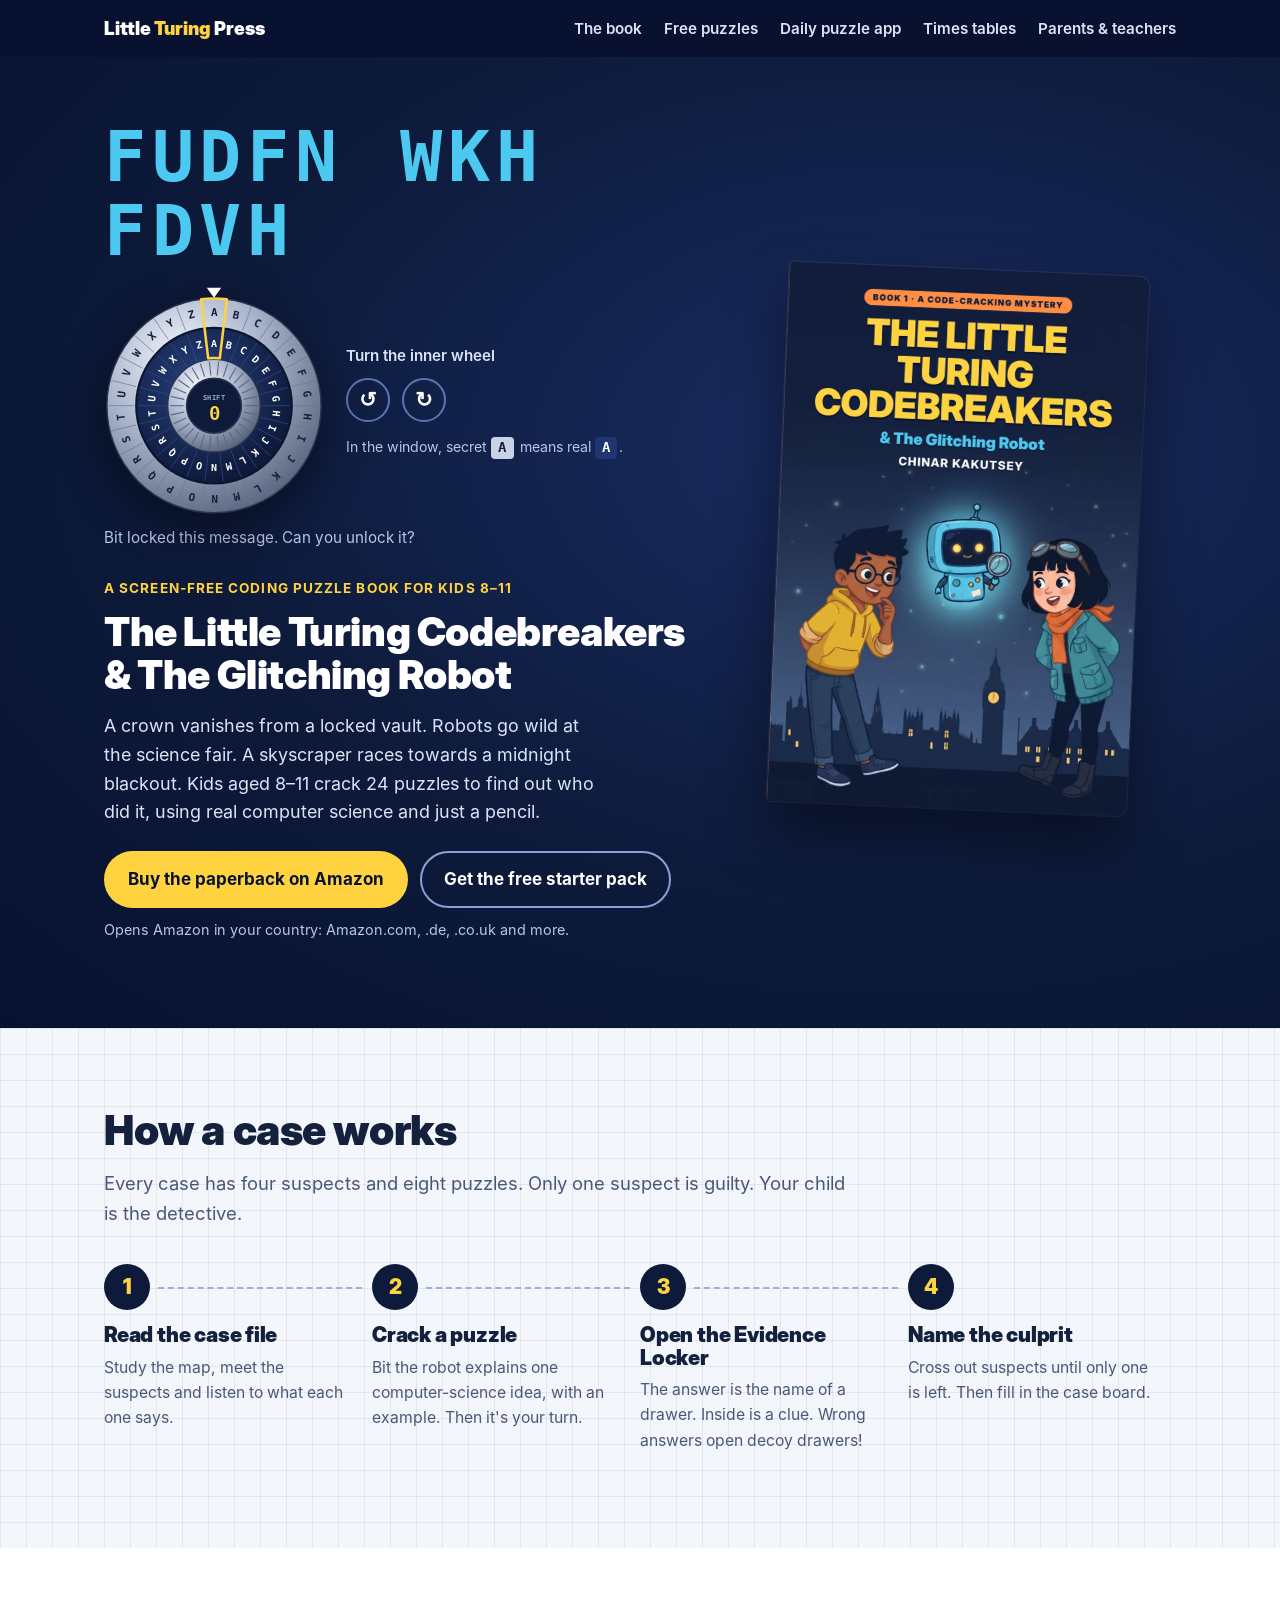
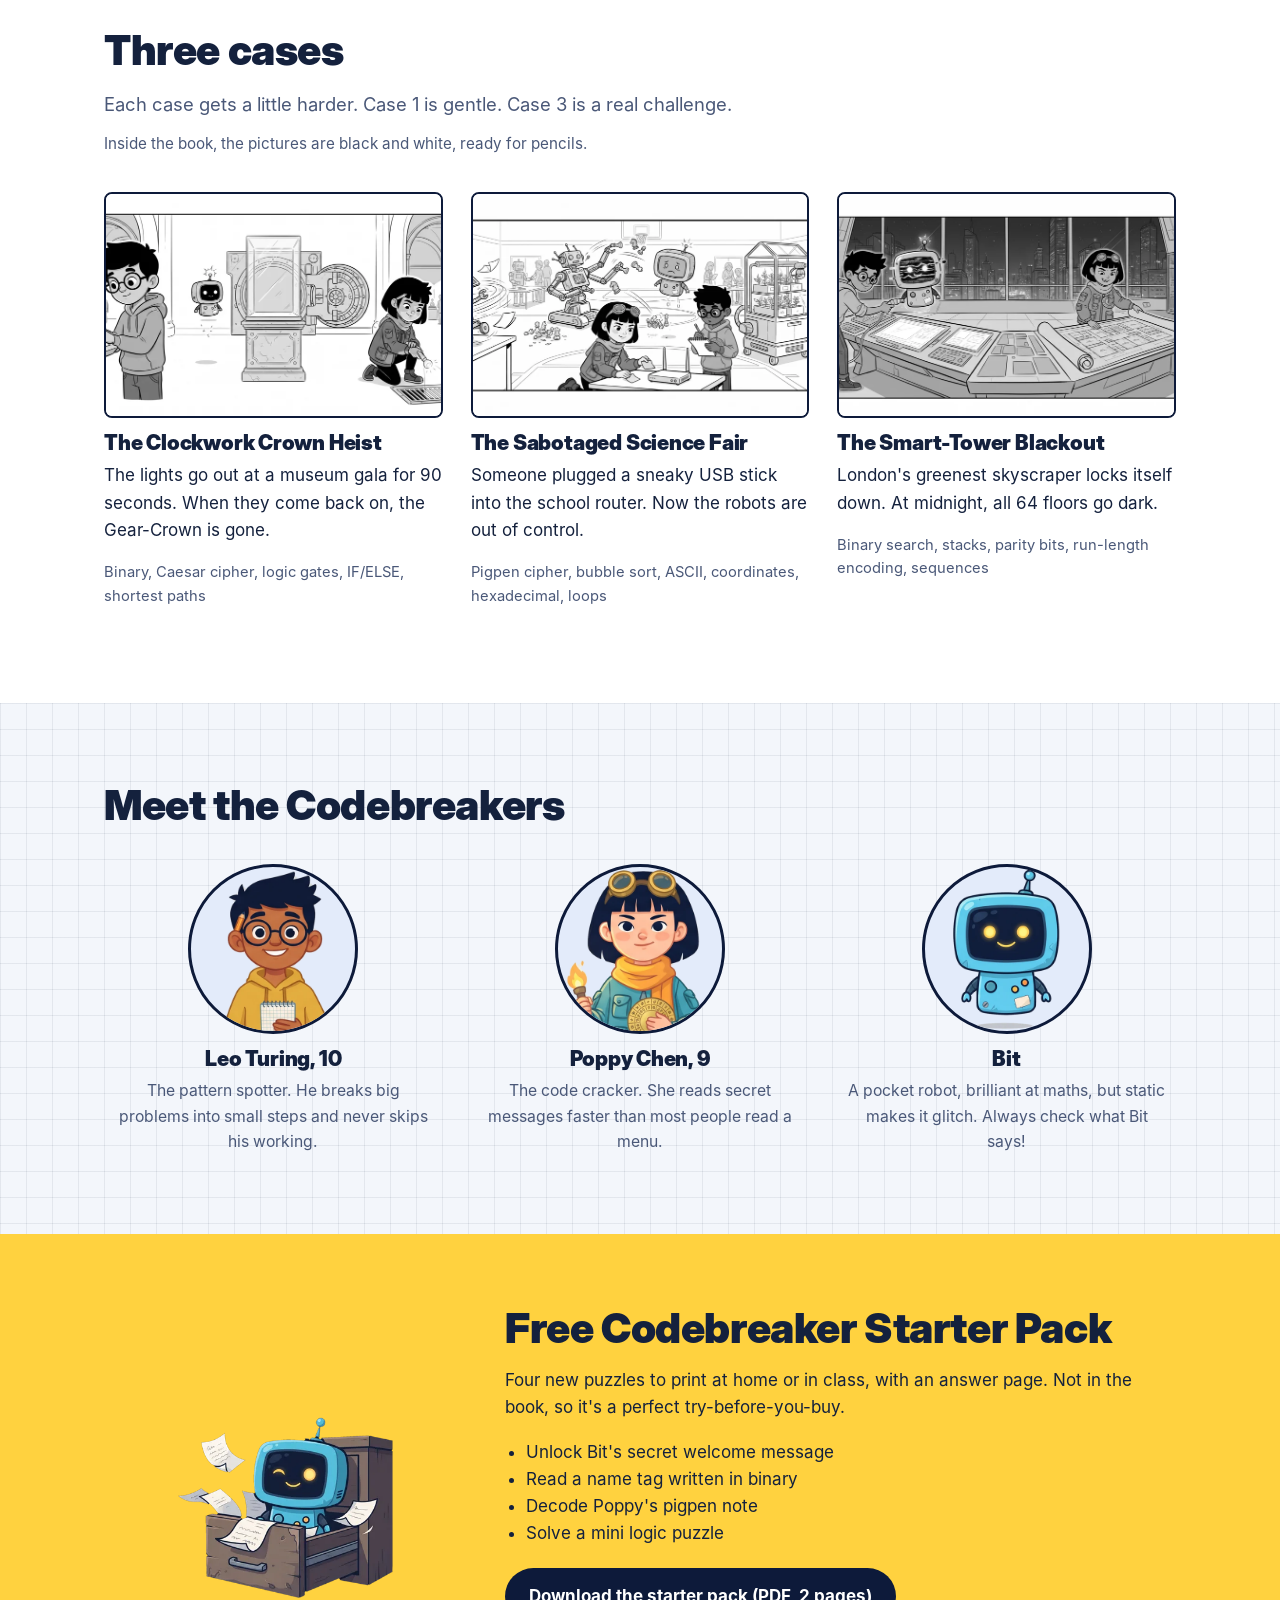
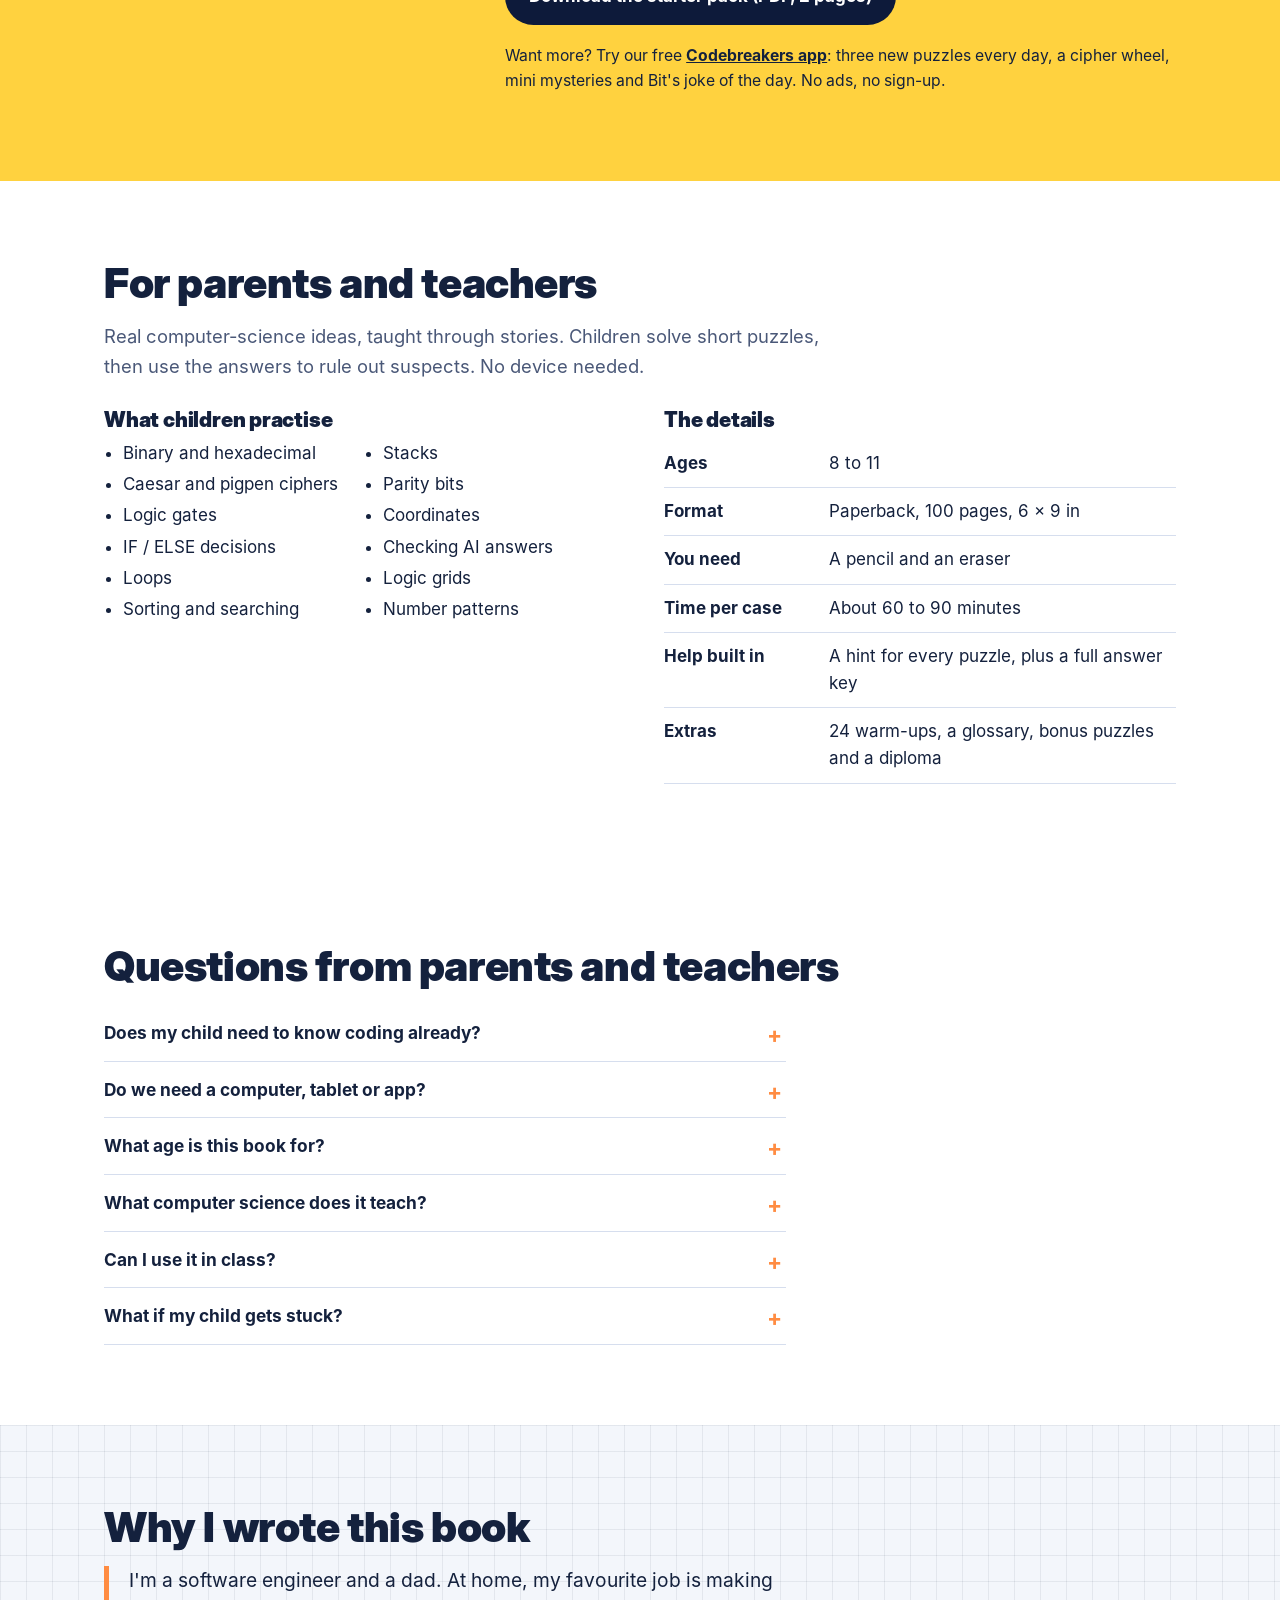
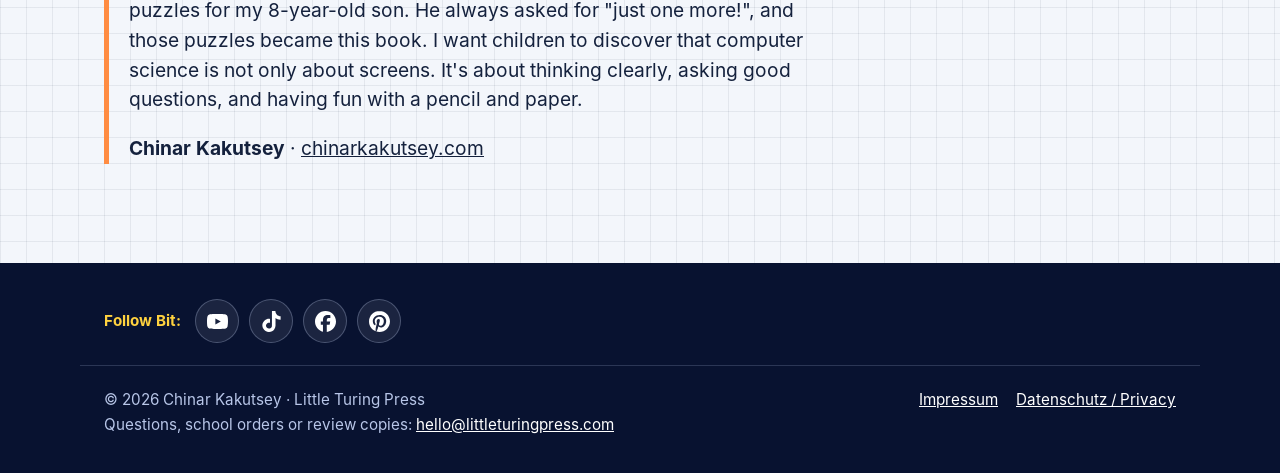
==== commit 1fd5179e: "Add mobile menu button and Times tables link The main nav was hidden below 640px with no way to open" ====
--- a/index.html
+++ b/index.html
@@ -11,7 +11,7 @@
 <link rel="icon" href="assets/favicon.svg" type="image/svg+xml">
 <link rel="apple-touch-icon" href="assets/apple-touch-icon.png">
 <link rel="preload" href="assets/fonts/InterDisplay-Black.woff" as="font" type="font/woff" crossorigin>
-<link rel="stylesheet" href="assets/site.css?v=7">
+<link rel="stylesheet" href="assets/site.css?v=8">
 <meta property="og:site_name" content="Little Turing Press">
 <meta property="og:locale" content="en_GB">
 <meta property="og:title" content="The Little Turing Codebreakers & The Glitching Robot">
@@ -84,13 +84,15 @@
 </head>
 <body>
 
-<header class="site-head">
+<header class="site-head has-menu">
   <div class="wrap">
     <a class="brand" href="./">Little <span>Turing</span> Press</a>
-    <nav class="nav" aria-label="Main">
+    <button class="menu-btn" type="button" aria-expanded="false" aria-controls="main-nav" aria-label="Menu"><span></span><span></span><span></span></button>
+    <nav class="nav" id="main-nav" aria-label="Main">
       <a href="#book">The book</a>
       <a href="#free">Free puzzles</a>
       <a href="app/">Daily puzzle app</a>
+      <a href="app/times.html">Times tables</a>
       <a href="#parents">Parents &amp; teachers</a>
     </nav>
   </div>
@@ -281,7 +283,7 @@
   </div>
 </footer>
 
-<script src="assets/site.js?v=5" defer></script>
+<script src="assets/site.js?v=6" defer></script>
 <script data-goatcounter="https://littleturingpress.goatcounter.com/count" async src="//gc.zgo.at/count.js"></script>
 </body>
 </html>
--- a/assets/site.css
+++ b/assets/site.css
@@ -41,7 +41,19 @@
 .nav { display: flex; gap: 22px; font-weight: 600; font-size: 0.95rem; }
 .nav a { text-decoration: none; color: #dbe4f7; }
 .nav a:hover { color: var(--signal); }
-@media (max-width: 640px) { .nav { display: none; } }
+.menu-btn { display: none; }
+@media (max-width: 640px) {
+  .site-head { position: relative; z-index: 10; }
+  .menu-btn { display: grid; align-content: center; gap: 5px; width: 44px; height: 44px; padding: 0 10px; margin-right: -10px; background: none; border: 0; cursor: pointer; }
+  .menu-btn span { display: block; height: 2.5px; border-radius: 2px; background: #fff; transition: transform .2s, opacity .2s; }
+  .menu-btn[aria-expanded="true"] span:nth-child(1) { transform: translateY(7.5px) rotate(45deg); }
+  .menu-btn[aria-expanded="true"] span:nth-child(2) { opacity: 0; }
+  .menu-btn[aria-expanded="true"] span:nth-child(3) { transform: translateY(-7.5px) rotate(-45deg); }
+  .has-menu .nav { display: none; position: absolute; left: 0; right: 0; top: 100%; flex-direction: column; gap: 0; background: var(--ink); border-top: 1px solid rgba(184,198,232,.2); padding: 6px 24px 14px; box-shadow: 0 12px 24px rgba(8,18,48,.35); }
+  .has-menu .nav.open { display: flex; }
+  .has-menu .nav a { padding: 13px 0; font-size: 1.05rem; border-bottom: 1px solid rgba(184,198,232,.12); }
+  .has-menu .nav a:last-child { border-bottom: 0; }
+}
 
 /* ---------- hero ---------- */
 .hero { background: radial-gradient(ellipse at 70% 40%, #1a2d63 0%, var(--night) 55%, var(--ink) 100%); color: #fff; overflow: hidden; }
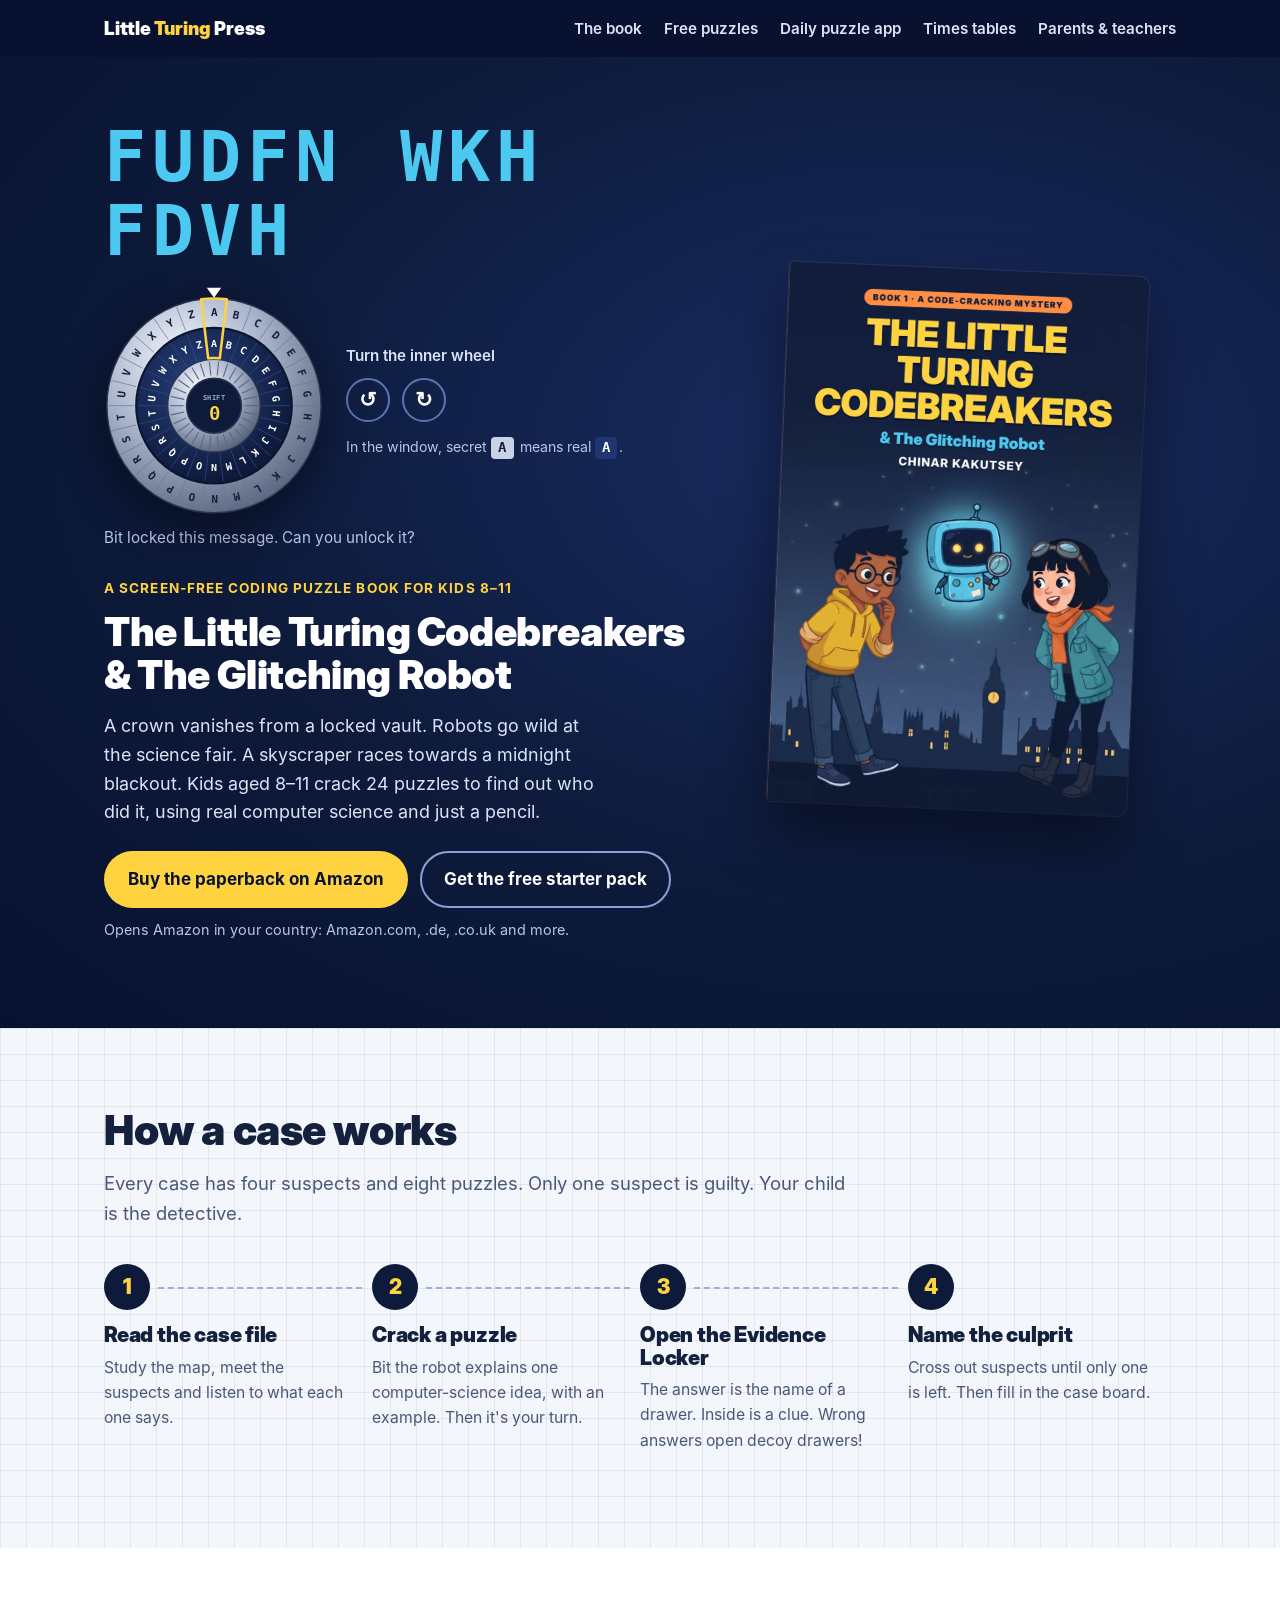
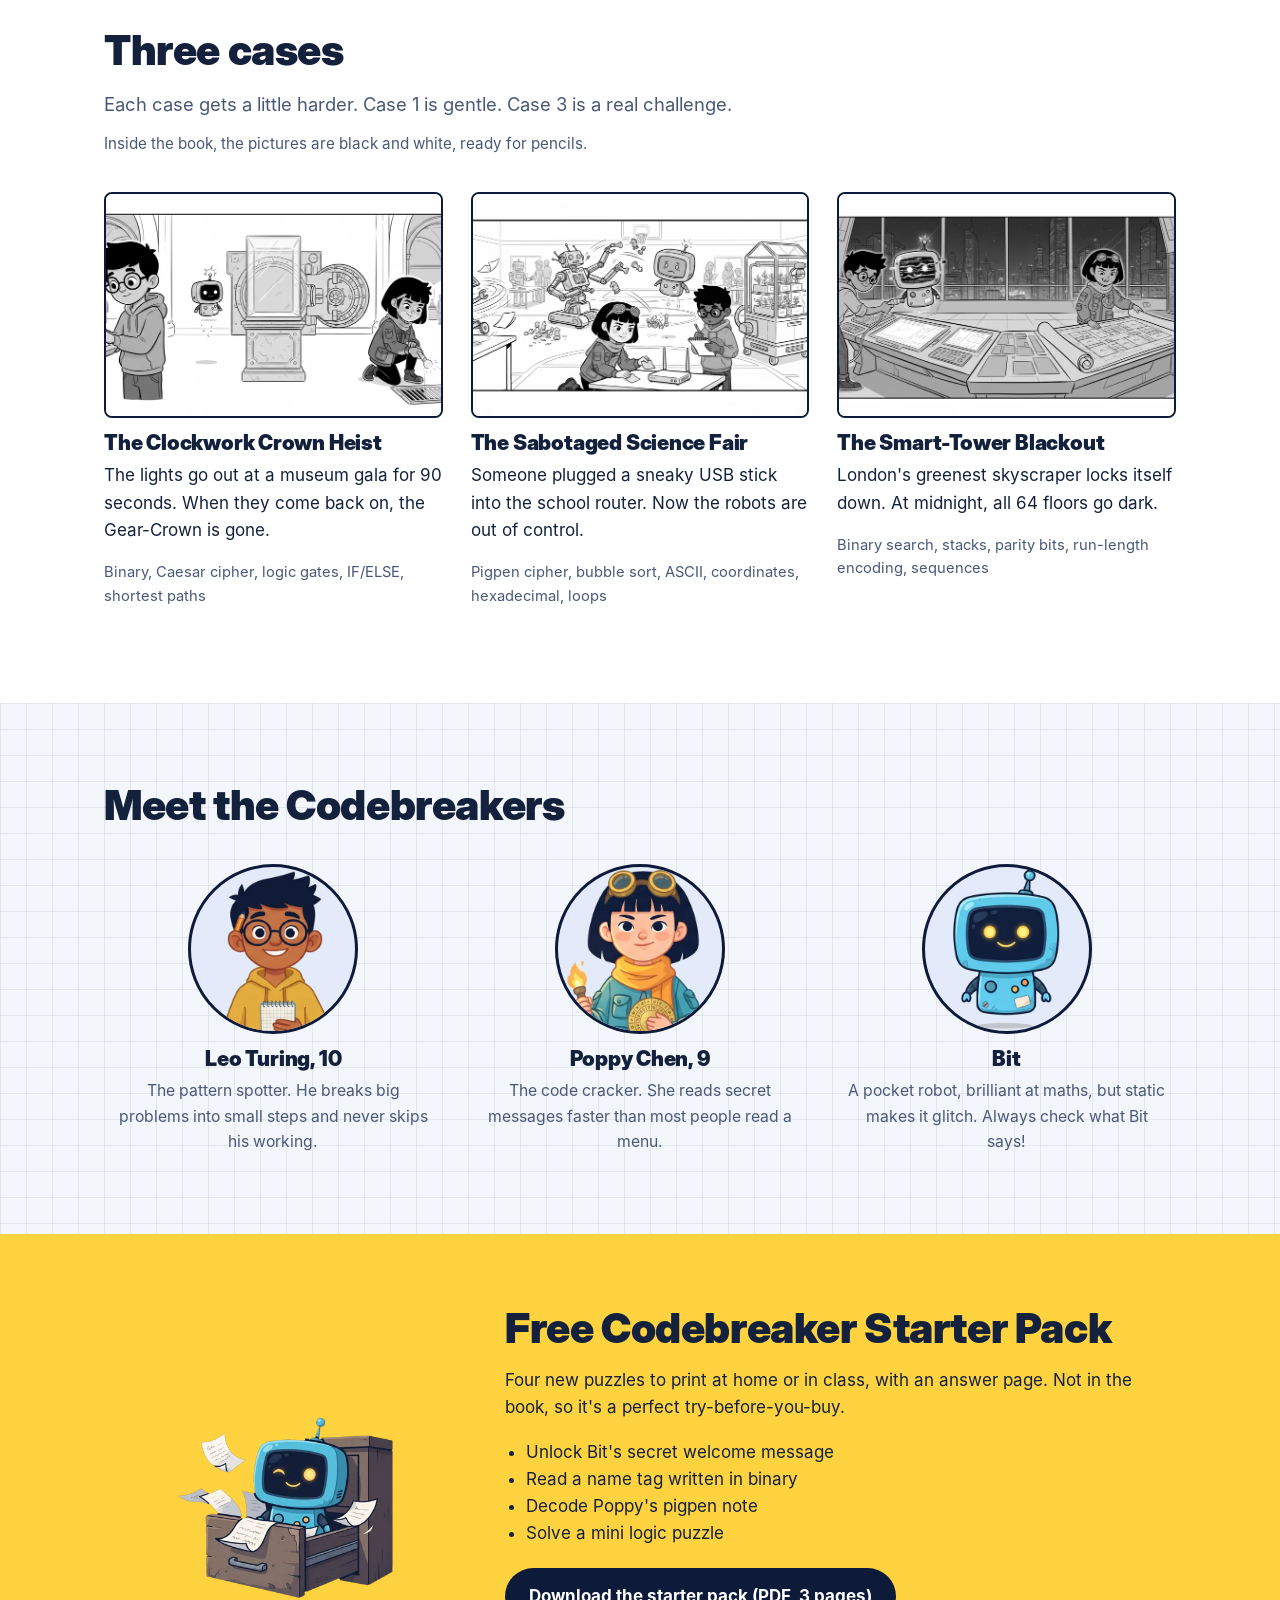
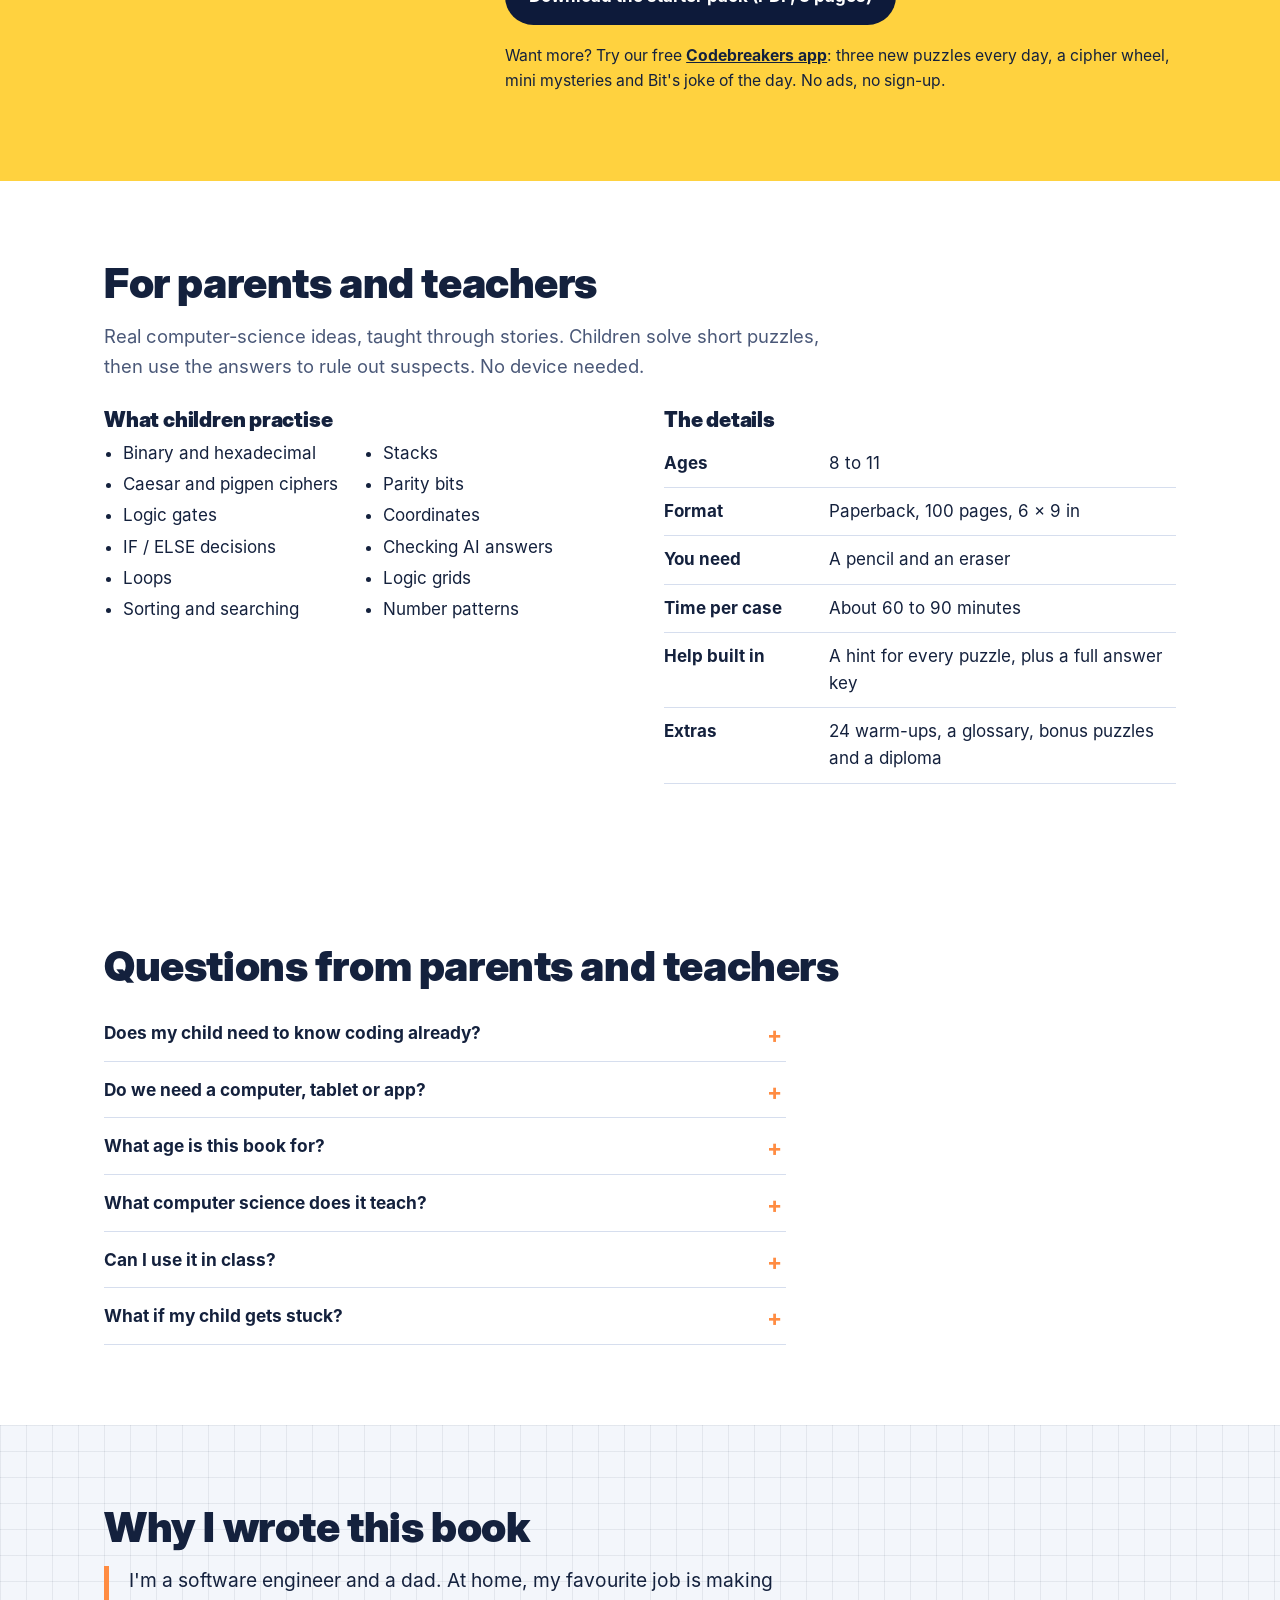
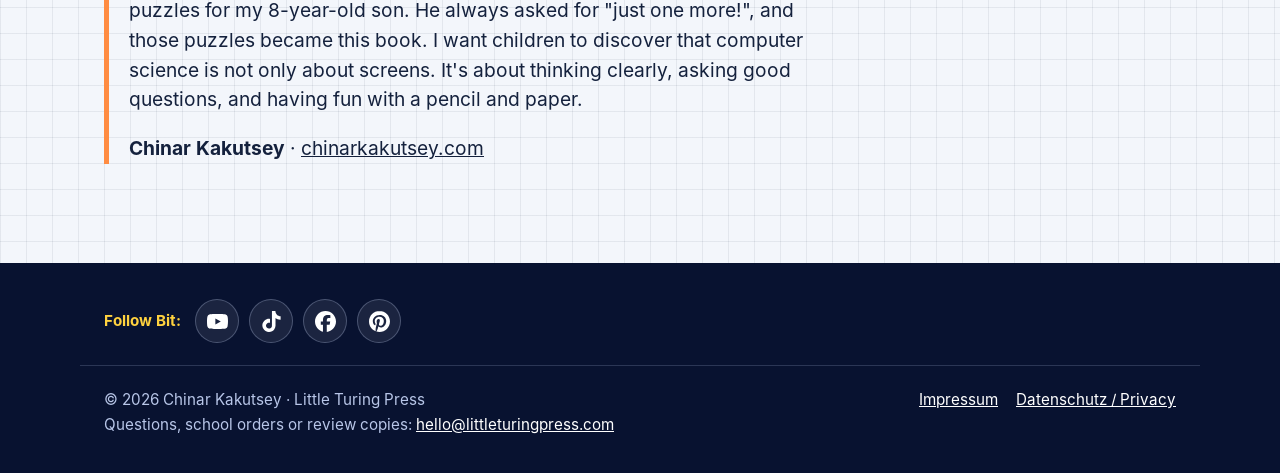
==== commit 3861af83: "Update Starter Pack: comic art and a sneak peek of the book Co-Authored-By: Claude Opus 5.5 <noreply" ====
--- a/index.html
+++ b/index.html
@@ -216,7 +216,7 @@
         <li>Decode Poppy's pigpen note</li>
         <li>Solve a mini logic puzzle</li>
       </ul>
-      <a class="btn btn-primary" href="assets/Codebreaker-Starter-Pack.pdf" download data-goatcounter-click="starter-pack-download" data-goatcounter-title="Starter pack download">Download the starter pack (PDF, 2 pages)</a>
+      <a class="btn btn-primary" href="assets/Codebreaker-Starter-Pack.pdf" download data-goatcounter-click="starter-pack-download" data-goatcounter-title="Starter pack download">Download the starter pack (PDF, 3 pages)</a>
       <p class="app-note">Want more? Try our free <a href="app/">Codebreakers app</a>: three new puzzles every day, a cipher wheel, mini mysteries and Bit's joke of the day. No ads, no sign-up.</p>
     </div>
   </div>
